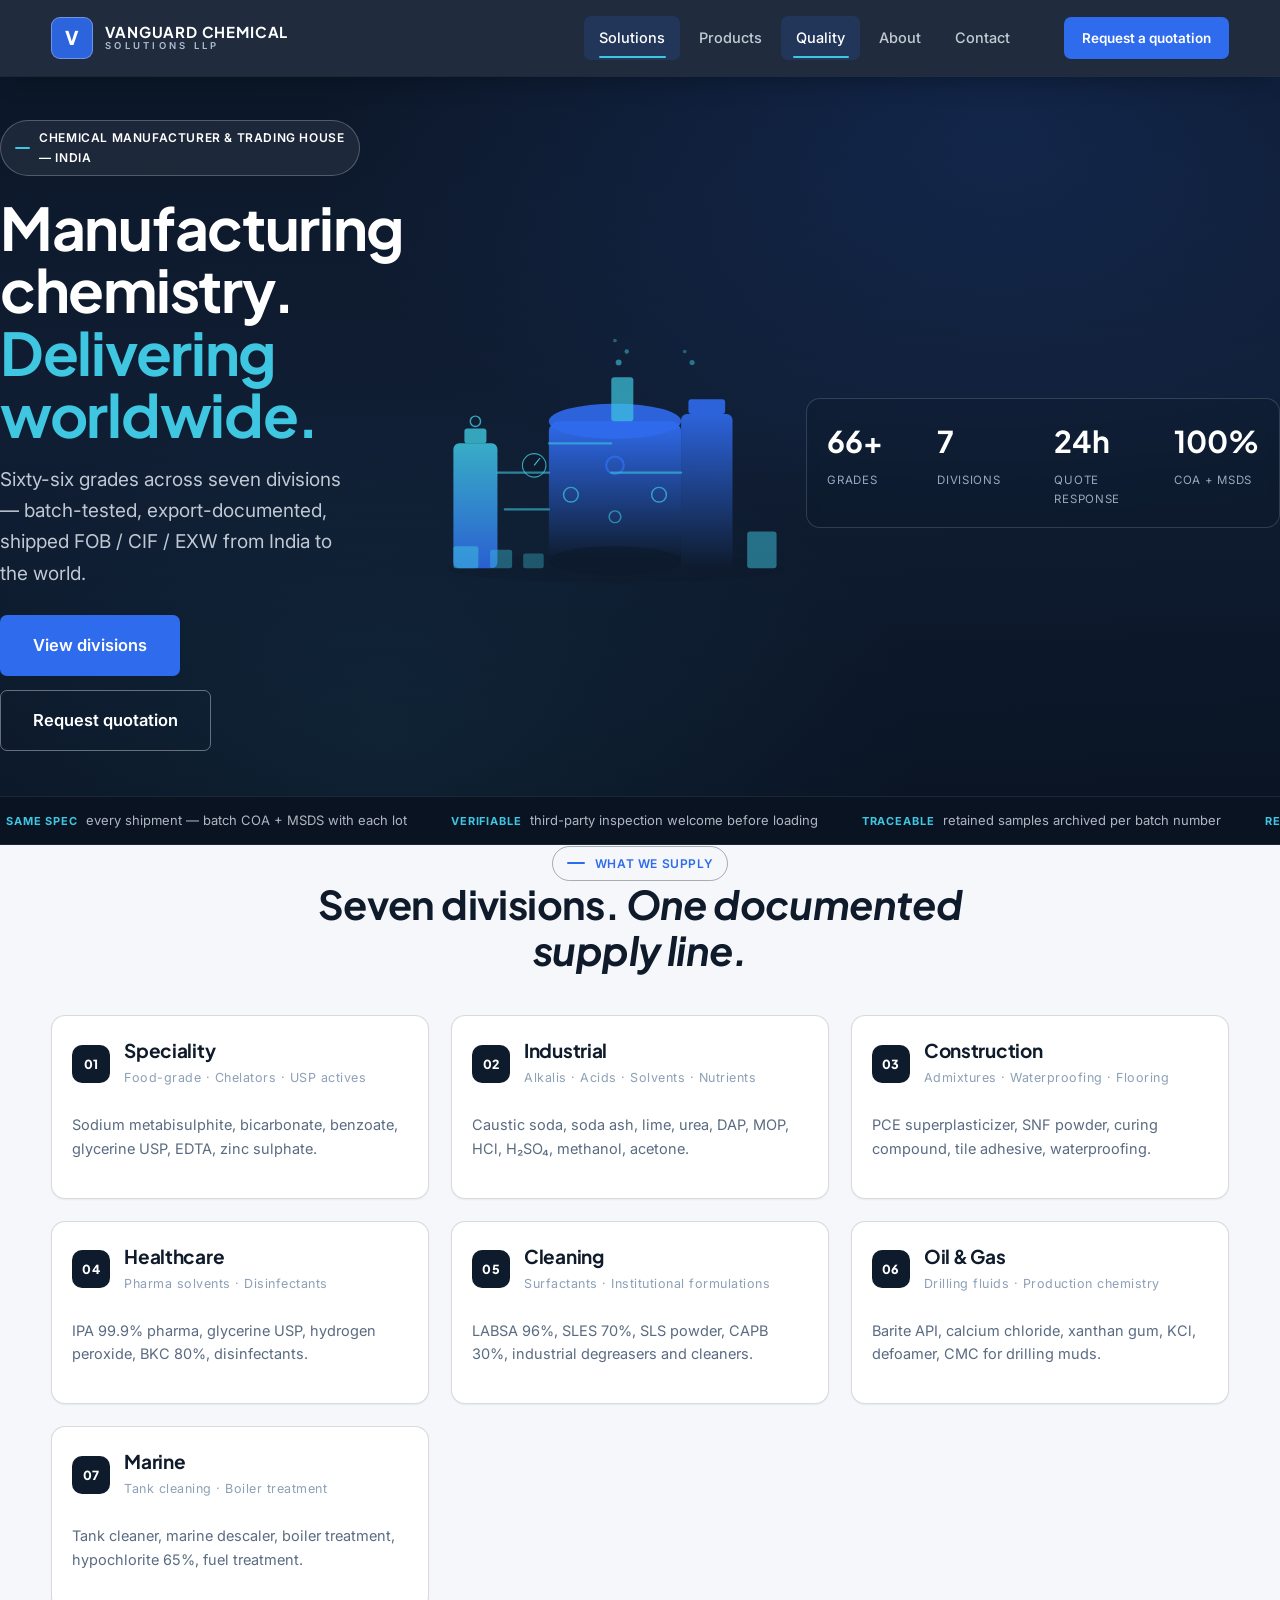
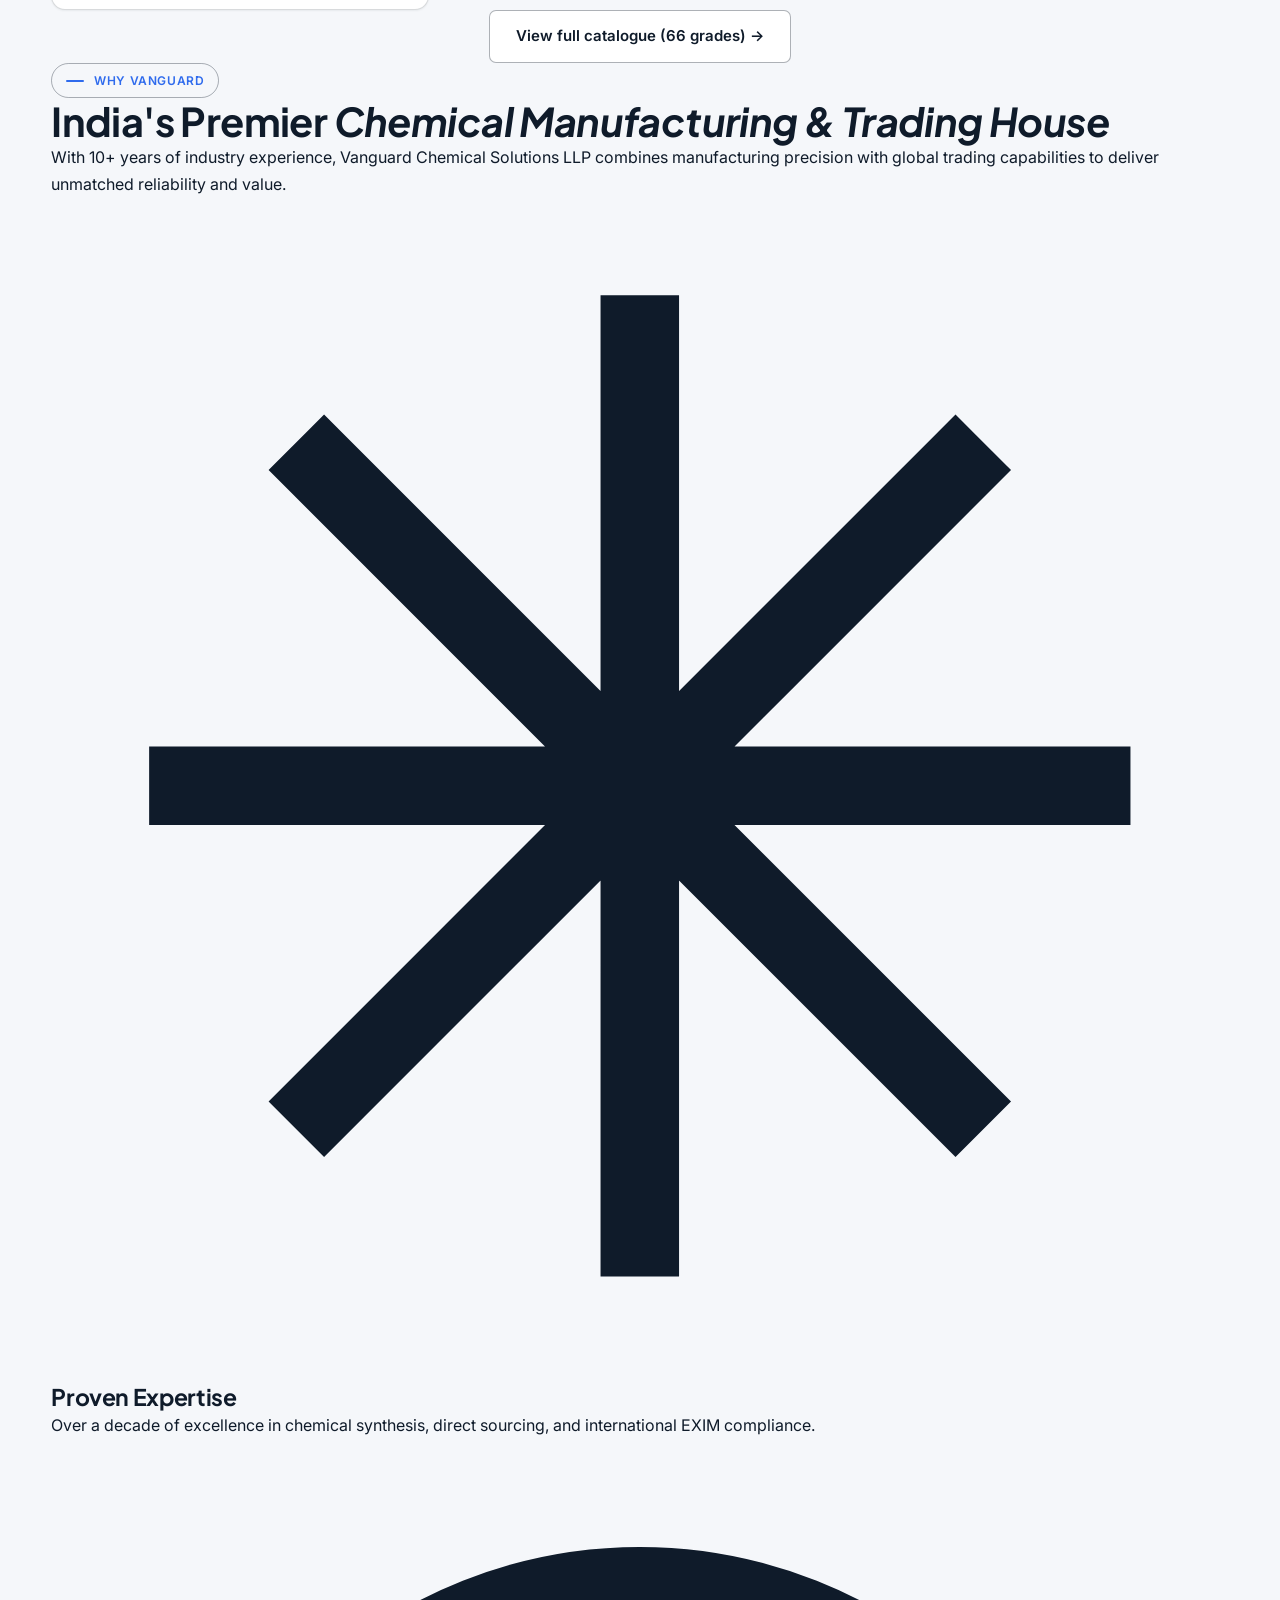
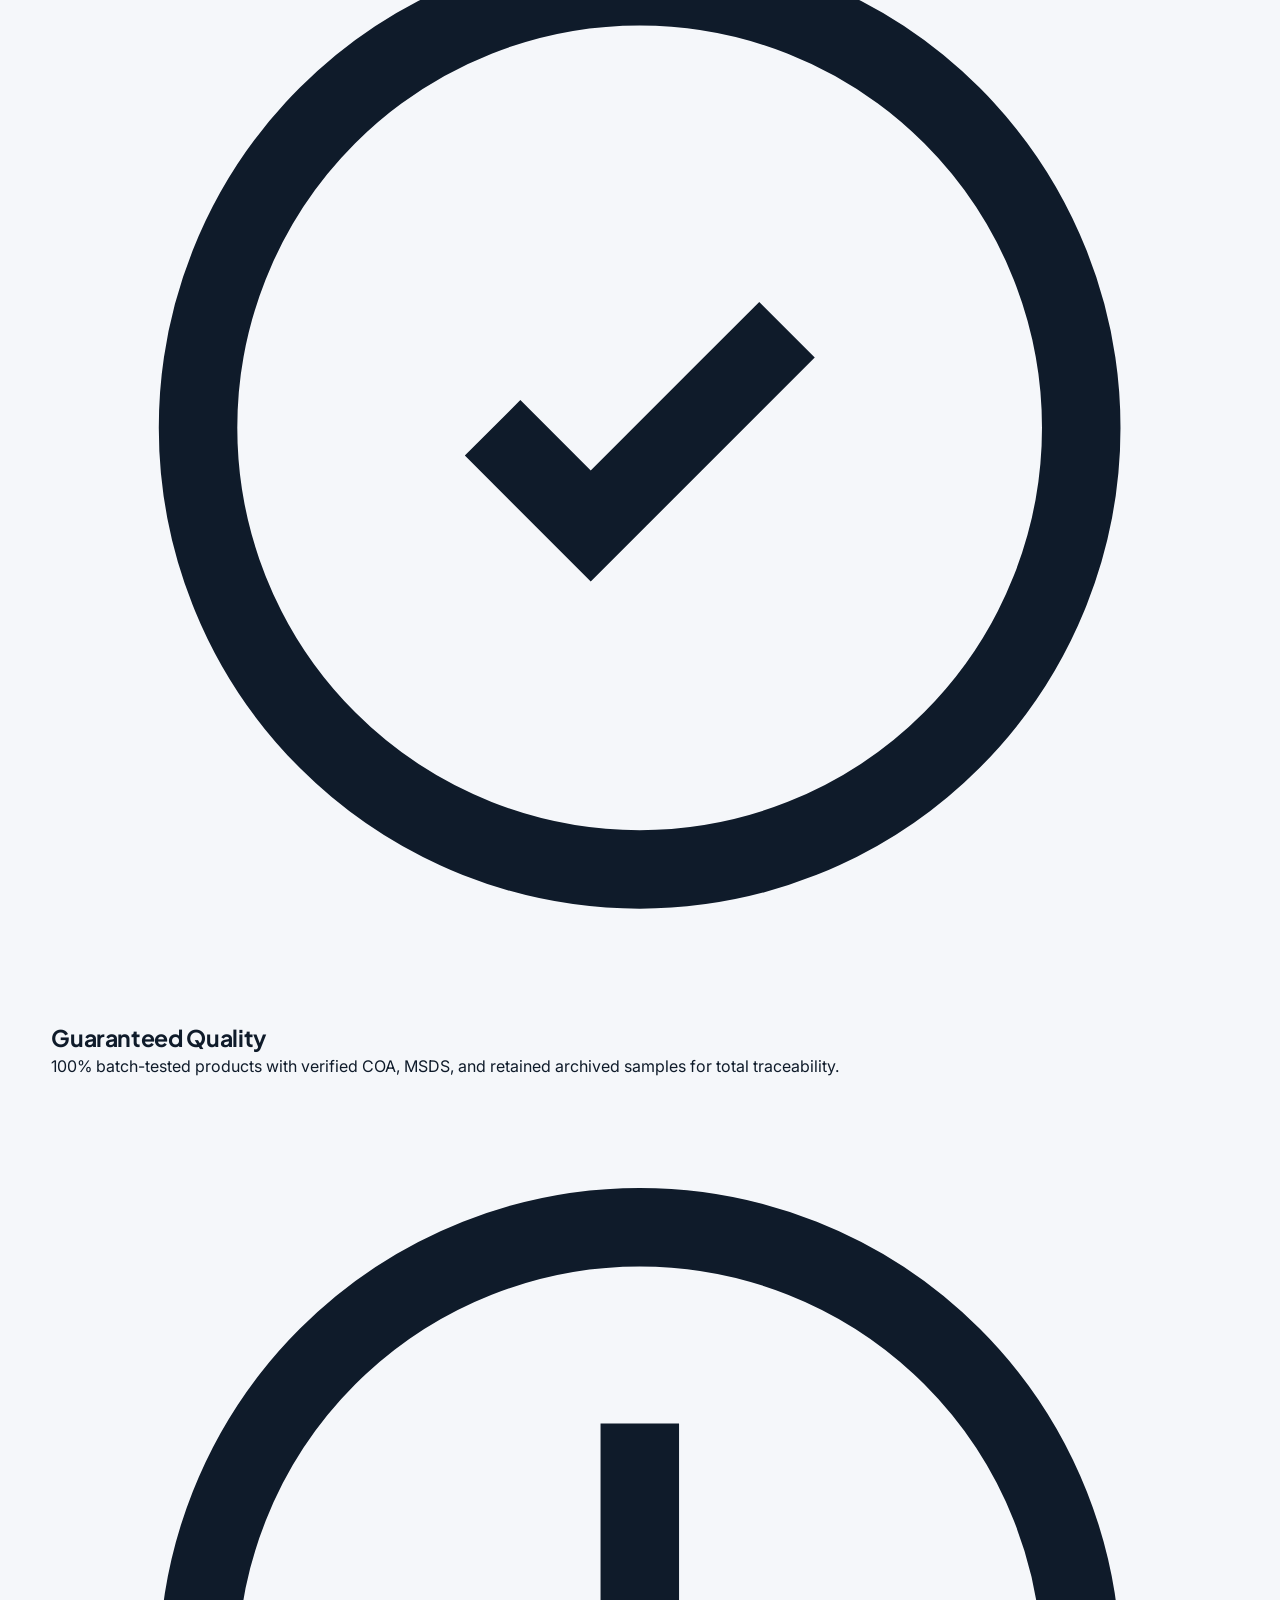
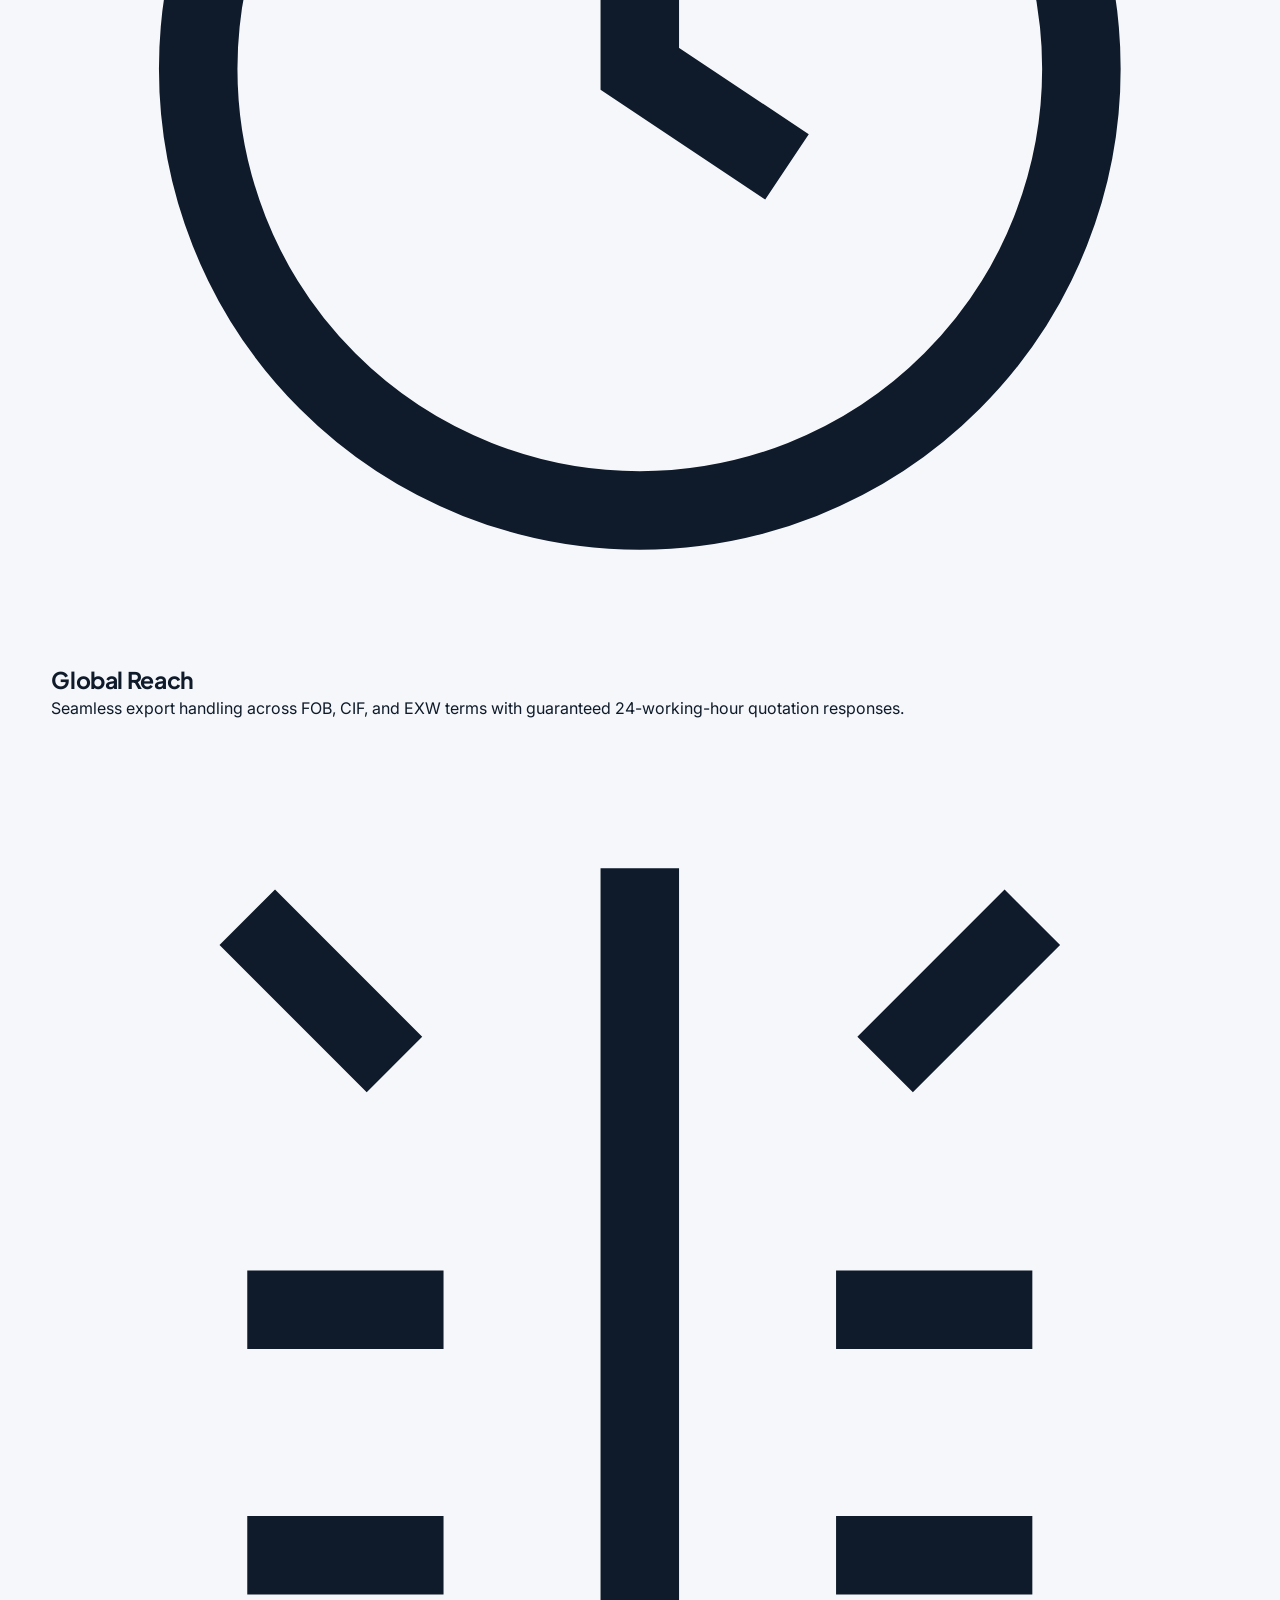
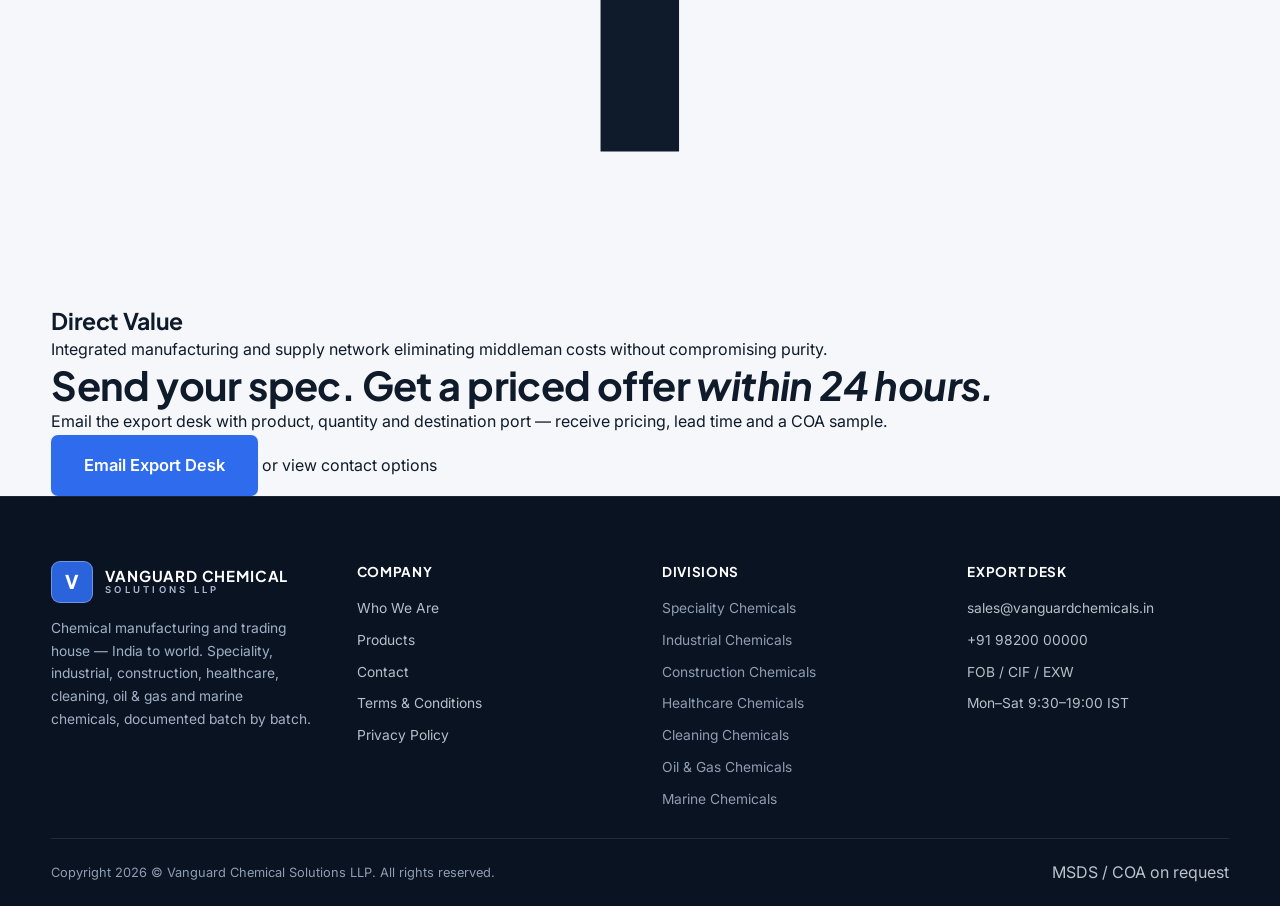
==== index.html @ 28e007a2 "Fix visibility + sizing issues: home division icons, about stats/cards, hero captions - Home hero: r" ====
<!DOCTYPE html>
<html lang="en" class="no-js">
<head>
<meta charset="UTF-8">
<meta name="viewport" content="width=device-width,initial-scale=1">
<title>Vanguard Chemical Solutions LLP | Chemical Manufacturing &amp; Trading</title>
<meta name="description" content="Vanguard Chemical Solutions LLP — chemical manufacturer and trading house from India. Speciality, industrial, construction, healthcare, cleaning, oil &amp; gas and marine chemicals supplied with batch COA + MSDS documentation and export-ready paperwork.">
<meta name="keywords" content="chemical manufacturer India, chemical trading India, speciality chemicals, industrial chemicals, construction chemicals, healthcare chemicals, cleaning chemicals, oil and gas chemicals, marine chemicals, batch COA, MSDS, export documentation">
<meta name="robots" content="index,follow">
<meta name="theme-color" content="#0E1B2D">
<link rel="canonical" href="https://www.vanguardchemicals.in/index.html">
<meta property="og:type" content="website">
<meta property="og:title" content="Vanguard Chemical Solutions LLP | Chemical Manufacturing &amp; Trading">
<meta property="og:description" content="Chemical manufacturing and trading house from India to the world — speciality, industrial and application-specific chemical solutions with full traceability.">
<meta property="og:url" content="https://www.vanguardchemicals.in/">
<meta property="og:image" content="https://www.vanguardchemicals.in/logo.png">
<meta name="twitter:card" content="summary_large_image">
<link rel="preconnect" href="https://fonts.googleapis.com">
<link rel="preconnect" href="https://fonts.gstatic.com" crossorigin>
<link href="https://fonts.googleapis.com/css2?family=Inter:wght@300;400;500;600;700&family=Plus+Jakarta+Sans:wght@400;500;600;700;800&display=swap" rel="stylesheet">
<link rel="stylesheet" href="styles.css?v=12">
</head>
<body class="home-body">
<a class="skip-link" href="#main">Skip to main content</a>
<div class="scroll-progress"></div>

<div class="mobile-panel" id="mobilePanel"></div>
<nav class="mobile-nav" id="mobileNav" aria-label="Mobile navigation">
  <button type="button" class="mobile-close" id="mobileClose" aria-label="Close menu">&#10005;</button>
  <a href="index.html">Home</a>
  <a href="about.html">Who We Are</a>
  <a href="products.html">Products</a>
  <a href="contact.html">Contact</a>
  <a class="btn btn-primary nav-cta" data-close="1" href="mailto:sales@vanguardchemicals.in?subject=Request%20a%20Quotation%20-%20Vanguard%20Chemical%20Solutions&body=">Request a quotation</a>
  <div class="nav-foot">Vanguard Chemical Solutions LLP<br>Chemical manufacturing &amp; trading — India to world.</div>
</nav>

<header class="site-header">
  <div class="header-inner container">
    <a class="brand" href="index.html" aria-label="Vanguard Chemical Solutions — home">
      <span class="brand-mark" aria-hidden="true">V</span>
      <span class="brand-txt"><b>VANGUARD CHEMICAL</b><small>Solutions LLP</small></span>
    </a>
    <nav class="nav-links" aria-label="Primary navigation">
      <a href="index.html#divisions">Solutions</a>
      <a href="products.html">Products</a>
      <a href="index.html#quality">Quality</a>
      <a href="about.html">About</a>
      <a href="contact.html">Contact</a>
    </nav>
    <div class="header-cta">
      <a class="btn btn-primary btn-sm" href="mailto:sales@vanguardchemicals.in?subject=Request%20a%20Quotation%20-%20Vanguard%20Chemical%20Solutions&body=">Request a quotation</a>
    </div>
    <button type="button" class="burger" aria-label="Open menu" aria-expanded="false" aria-controls="mobileNav"><span></span></button>
  </div>
</header>

<main id="main">

  <!-- HERO: Visual story first - chemical manufacturing & trading -->
  <section class="hero home-hero">
    <div class="hero-inner container">
      <div class="hero-copy">
        <span class="hero-eyebrow">Chemical Manufacturer &amp; Trading House — India</span>
        <h1>Manufacturing chemistry.<br><em>Delivering worldwide.</em></h1>
        <p class="lead">Sixty-six grades across seven divisions — batch-tested, export-documented, shipped FOB / CIF / EXW from India to the world.</p>
        <div class="hero-cta">
          <a class="btn btn-primary btn-lg" href="#divisions">View divisions</a>
          <a class="btn btn-outline-light btn-lg" href="mailto:sales@vanguardchemicals.in?subject=Request%20a%20Quotation%20-%20Vanguard%20Chemical%20Solutions&body=">Request quotation</a>
        </div>
      </div>
      <div class="hero-scene" data-static="1" aria-hidden="true">
        <!-- Chemical plant / reactor SVG -->
        <svg class="hero-svg" viewBox="0 0 520 420" xmlns="http://www.w3.org/2000/svg">
          <defs>
            <linearGradient id="tg" x1="0" y1="0" x2="0" y2="1">
              <stop offset="0%" stop-color="#3FC6E0"/>
              <stop offset="100%" stop-color="#2F6BED"/>
            </linearGradient>
            <linearGradient id="tg2" x1="0" y1="0" x2="0" y2="1">
              <stop offset="0%" stop-color="#2F6BED"/>
              <stop offset="100%" stop-color="#0E1B2D"/>
            </linearGradient>
          </defs>
          <ellipse cx="260" cy="390" rx="230" ry="20" fill="#0E1B2D" opacity="0.5"/>
          <!-- Main reactor vessel -->
          <rect x="170" y="190" width="180" height="190" rx="14" fill="url(#tg2)"/>
          <ellipse cx="260" cy="190" rx="90" ry="24" fill="#2F6BED" opacity="0.9"/>
          <ellipse cx="260" cy="380" rx="90" ry="20" fill="#0E1B2D" opacity="0.7"/>
          <rect x="255" y="130" width="30" height="60" rx="4" fill="#3FC6E0" opacity="0.7"/>
          <!-- Nozzles -->
          <circle cx="200" cy="290" r="10" fill="none" stroke="#3FC6E0" stroke-width="2" opacity="0.7"/>
          <circle cx="260" cy="320" r="8" fill="none" stroke="#3FC6E0" stroke-width="2" opacity="0.6"/>
          <circle cx="320" cy="290" r="10" fill="none" stroke="#3FC6E0" stroke-width="2" opacity="0.7"/>
          <circle cx="260" cy="250" r="12" fill="none" stroke="#2F6BED" stroke-width="3" opacity="0.8"/>
          <!-- Gauge -->
          <circle cx="150" cy="250" r="16" fill="#0E1B2D" stroke="#3FC6E0" stroke-width="1.5" opacity="0.8"/>
          <line x1="150" y1="250" x2="158" y2="240" stroke="#3FC6E0" stroke-width="1.5"/>
          <!-- Left column -->
          <rect x="40" y="220" width="60" height="170" rx="8" fill="url(#tg)" opacity="0.85"/>
          <rect x="55" y="200" width="30" height="20" rx="4" fill="#3FC6E0" opacity="0.8"/>
          <circle cx="70" cy="190" r="7" fill="none" stroke="#3FC6E0" stroke-width="2" opacity="0.8"/>
          <!-- Right tower -->
          <rect x="350" y="180" width="70" height="210" rx="8" fill="url(#tg2)" opacity="0.9"/>
          <rect x="360" y="160" width="50" height="20" rx="4" fill="#2F6BED" opacity="0.9"/>
          <!-- Connecting pipes -->
          <path d="M100 260h70M110 310h60M170 220h85M255 260h95" stroke="#3FC6E0" stroke-width="3" stroke-linecap="round" opacity="0.6" fill="none"/>
          <!-- Steam / vapor -->
          <circle cx="265" cy="110" r="4" fill="#3FC6E0" opacity="0.6"/>
          <circle cx="276" cy="95" r="3" fill="#3FC6E0" opacity="0.5"/>
          <circle cx="260" cy="80" r="2.5" fill="#3FC6E0" opacity="0.4"/>
          <circle cx="365" cy="110" r="3.5" fill="#3FC6E0" opacity="0.5"/>
          <circle cx="355" cy="95" r="2.5" fill="#3FC6E0" opacity="0.4"/>
          <!-- Drums at bottom -->
          <rect x="40" y="360" width="34" height="30" rx="3" fill="#3FC6E0" opacity="0.5"/>
          <rect x="90" y="365" width="30" height="25" rx="3" fill="#3FC6E0" opacity="0.4"/>
          <rect x="440" y="340" width="40" height="50" rx="4" fill="#3FC6E0" opacity="0.5"/>
          <rect x="135" y="370" width="28" height="20" rx="3" fill="#3FC6E0" opacity="0.35"/>
        </svg>
      </div>
    </div>
    <div class="hero-stats">
      <div class="hstat"><b>66+</b><span>Grades</span></div>
      <div class="hstat"><b>7</b><span>Divisions</span></div>
      <div class="hstat"><b>24h</b><span>Quote response</span></div>
      <div class="hstat"><b>100%</b><span>COA + MSDS</span></div>
    </div>
  </section>

  <!-- TRUST TICKER -->
  <div class="ticker" aria-hidden="true">
    <div class="ticker-track">
      <span><b>Same spec</b> every shipment — batch COA + MSDS with each lot</span>
      <span><b>Verifiable</b> third-party inspection welcome before loading</span>
      <span><b>Traceable</b> retained samples archived per batch number</span>
      <span><b>Responsive</b> export desk answers within 24 working hours</span>
      <span><b>Compliant</b> correct HS classification, full EXIM documentation</span>
      <span><b>Source direct</b> manufacturer + trader — no middleman</span>
    </div>
  </div>

  <!-- DIVISIONS: compact -->
  <section class="divisions" id="divisions">
    <div class="container">
      <div class="section-head center">
        <span class="eyebrow">What we supply</span>
        <h2>Seven divisions. <em>One documented supply line.</em></h2>
      </div>
      <div class="divisions-grid">
        <div class="division-card"><div class="d-top"><span class="division-mark">01</span><div><h3>Speciality</h3><span class="d-kicker">Food-grade · Chelators · USP actives</span></div></div><p>Sodium metabisulphite, bicarbonate, benzoate, glycerine USP, EDTA, zinc sulphate.</p></div>
        <div class="division-card"><div class="d-top"><span class="division-mark">02</span><div><h3>Industrial</h3><span class="d-kicker">Alkalis · Acids · Solvents · Nutrients</span></div></div><p>Caustic soda, soda ash, lime, urea, DAP, MOP, HCl, H₂SO₄, methanol, acetone.</p></div>
        <div class="division-card"><div class="d-top"><span class="division-mark">03</span><div><h3>Construction</h3><span class="d-kicker">Admixtures · Waterproofing · Flooring</span></div></div><p>PCE superplasticizer, SNF powder, curing compound, tile adhesive, waterproofing.</p></div>
        <div class="division-card"><div class="d-top"><span class="division-mark">04</span><div><h3>Healthcare</h3><span class="d-kicker">Pharma solvents · Disinfectants</span></div></div><p>IPA 99.9% pharma, glycerine USP, hydrogen peroxide, BKC 80%, disinfectants.</p></div>
        <div class="division-card"><div class="d-top"><span class="division-mark">05</span><div><h3>Cleaning</h3><span class="d-kicker">Surfactants · Institutional formulations</span></div></div><p>LABSA 96%, SLES 70%, SLS powder, CAPB 30%, industrial degreasers and cleaners.</p></div>
        <div class="division-card"><div class="d-top"><span class="division-mark">06</span><div><h3>Oil &amp; Gas</h3><span class="d-kicker">Drilling fluids · Production chemistry</span></div></div><p>Barite API, calcium chloride, xanthan gum, KCl, defoamer, CMC for drilling muds.</p></div>
        <div class="division-card"><div class="d-top"><span class="division-mark">07</span><div><h3>Marine</h3><span class="d-kicker">Tank cleaning · Boiler treatment</span></div></div><p>Tank cleaner, marine descaler, boiler treatment, hypochlorite 65%, fuel treatment.</p></div>
      </div>
      <div class="section-cta center"><a class="btn btn-ghost" href="products.html">View full catalogue (66 grades) →</a></div>
    </div>
  </section>

  <!-- FLAGSHIP: India's premier chemical manufacturer & trader -->
  <section class="flagship">
    <div class="container">
      <div class="flagship-head">
        <span class="eyebrow">Why Vanguard</span>
        <h2>India's Premier <em>Chemical Manufacturing &amp; Trading House</em></h2>
        <p class="intro">With 10+ years of industry experience, Vanguard Chemical Solutions LLP combines manufacturing precision with global trading capabilities to deliver unmatched reliability and value.</p>
      </div>
      <div class="flagship-grid">
        <div class="f-point"><div class="f-ico"><svg viewBox="0 0 24 24" fill="none" stroke="currentColor" stroke-width="1.6"><path d="M12 2v20M2 12h20M5 5l14 14M19 5L5 19"/></svg></div><div><h3>Proven Expertise</h3><p>Over a decade of excellence in chemical synthesis, direct sourcing, and international EXIM compliance.</p></div></div>
        <div class="f-point"><div class="f-ico"><svg viewBox="0 0 24 24" fill="none" stroke="currentColor" stroke-width="1.6"><path d="M9 12l2 2 4-4M12 3a9 9 0 1 0 0 18 9 9 0 0 0 0-18z"/></svg></div><div><h3>Guaranteed Quality</h3><p>100% batch-tested products with verified COA, MSDS, and retained archived samples for total traceability.</p></div></div>
        <div class="f-point"><div class="f-ico"><svg viewBox="0 0 24 24" fill="none" stroke="currentColor" stroke-width="1.6"><circle cx="12" cy="12" r="9"/><path d="M12 7v5l3 2"/></svg></div><div><h3>Global Reach</h3><p>Seamless export handling across FOB, CIF, and EXW terms with guaranteed 24-working-hour quotation responses.</p></div></div>
        <div class="f-point"><div class="f-ico"><svg viewBox="0 0 24 24" fill="none" stroke="currentColor" stroke-width="1.6"><path d="M12 3v18M17 7l3-3M7 7L4 4M20 12h-4M8 12H4M20 17h-4M8 17H4"/></svg></div><div><h3>Direct Value</h3><p>Integrated manufacturing and supply network eliminating middleman costs without compromising purity.</p></div></div>
      </div>
    </div>
  </section>

  <!-- CTA -->
  <section class="cta-email">
    <div class="container">
      <h2>Send your spec. Get a priced offer <em>within 24 hours.</em></h2>
      <p>Email the export desk with product, quantity and destination port — receive pricing, lead time and a COA sample.</p>
      <a class="btn btn-primary btn-lg" href="mailto:sales@vanguardchemicals.in?subject=RFQ%20-%20Vanguard%20Chemical%20Solutions&body=Product%20%2F%20Grade%3A%20%0D%0AQuantity%3A%20%0D%0APacking%3A%20%0D%0ADestination%20Port%3A%20%0D%0AIncoterm%3A%20%0D%0A">Email Export Desk</a>
      <span class="cta-alt">or <a href="contact.html">view contact options</a></span>
    </div>
  </section>

</main>

<footer class="site-footer">
  <div class="footer-grid container">
    <div class="footer-brand">
      <a class="brand" href="index.html" aria-label="Vanguard Chemical Solutions — home">
        <span class="brand-mark" aria-hidden="true">V</span>
        <span class="brand-txt"><b>VANGUARD CHEMICAL</b><small>Solutions LLP</small></span>
      </a>
      <p>Chemical manufacturing and trading house — India to world. Speciality, industrial, construction, healthcare, cleaning, oil &amp; gas and marine chemicals, documented batch by batch.</p>
    </div>
    <div class="footer-col">
      <h5>Company</h5>
      <ul>
        <li><a href="about.html">Who We Are</a></li>
        <li><a href="products.html">Products</a></li>
        <li><a href="contact.html">Contact</a></li>
        <li><a href="terms.html">Terms &amp; Conditions</a></li>
        <li><a href="privacy.html">Privacy Policy</a></li>
      </ul>
    </div>
    <div class="footer-col plain">
      <h5>Divisions</h5>
      <ul>
        <li>Speciality Chemicals</li>
        <li>Industrial Chemicals</li>
        <li>Construction Chemicals</li>
        <li>Healthcare Chemicals</li>
        <li>Cleaning Chemicals</li>
        <li>Oil &amp; Gas Chemicals</li>
        <li>Marine Chemicals</li>
      </ul>
    </div>
    <div class="footer-col">
      <h5>Export desk</h5>
      <ul>
        <li><a href="mailto:sales@vanguardchemicals.in?subject=Enquiry%20-%20Vanguard%20Chemical%20Solutions&body=">sales@vanguardchemicals.in</a></li>
        <li>+91 98200 00000</li>
        <li>FOB / CIF / EXW</li>
        <li>Mon–Sat 9:30–19:00 IST</li>
      </ul>
    </div>
  </div>
  <div class="footer-bottom container">
    <span>Copyright 2026 © Vanguard Chemical Solutions LLP. All rights reserved.</span>
    <a href="mailto:sales@vanguardchemicals.in?subject=Request%20COA%2FMSDS%20-%20Vanguard%20Chemical%20Solutions&body=">MSDS / COA on request</a>
  </div>
</footer>

<button type="button" class="to-top" id="toTop" aria-label="Back to top">
  <svg viewBox="0 0 24 24"><path d="M12 5v14M7 12h10"/></svg>
</button>

<noscript>
  <div class="js-off-note" style="max-width:760px;margin:0 auto;padding:28px;border:1px solid rgba(15,27,42,.16);border-radius:10px;background:#fff;color:#5A6B82;font-size:14px;line-height:1.6">
    JavaScript is disabled. The mobile menu, product search/filter, 3D hero and quotation form helpers are inactive — the full content remains available, and enquiries can still be emailed directly to <b>sales@vanguardchemicals.in</b>.
  </div>
</noscript>

<script src="products-data.js?v=1"></script>
<script src="app.js?v=5" defer></script>
</body>
</html>
---- styles.css ----
/* ============================================================================
   VANGUARD CHEMICAL SOLUTIONS LLP — PREMIUM DESIGN SYSTEM
   Tokens · Typography · Spacing · Components · Responsive · Motion
   ========================================================================== */

/* ---------- 1. DESIGN TOKENS ---------- */
:root{
  /* Brand colours */
  --navy:#0E1B2D;        /* midnight navy            */
  --navy-2:#17293F;      /* midnight navy (raised)   */
  --graphite:#243041;    /* graphite                  */
  --blue:#2F6BED;        /* precision blue           */
  --blue-deep:#1E4FD0;   /* precision blue (hover)   */
  --cyan:#3FC6E0;        /* cool cyan — accent only  */
  --white:#FFFFFF;
  --silver:#F5F7FA;      /* silver / light neutral   */

  /* Surfaces & ink */
  --bg:var(--silver);
  --surface:#FFFFFF;
  --text:#0F1B2A;
  --muted:#5A6B82;
  --muted-2:#8CA0B6;
  --line:rgba(15,27,42,.16);
  --line-soft:rgba(15,27,42,.09);
  --line-strong:rgba(15,27,42,.34);
  --on-navy:#E8EEF7;
  --on-navy-muted:rgba(232,238,247,.62);

  /* Status */
  --ok:#1E9E6A;
  --err:#C93A3A;
  --focus:rgba(47,107,237,.35);

  /* Elevation */
  --shadow-sm:0 1px 2px rgba(15,27,42,.06);
  --shadow-md:0 6px 14px -4px rgba(15,27,42,.14);
  --shadow-lg:0 18px 34px -10px rgba(15,27,42,.22);
  --shadow-navy:0 24px 44px -14px rgba(6,12,24,.5);

  /* Shape */
  --radius:10px;
  --radius-sm:7px;
  --radius-pill:999px;

  /* Type */
  --font-display:'Plus Jakarta Sans','Inter',system-ui,sans-serif;
  --font-body:'Inter',system-ui,sans-serif;

  /* Rhythm */
  --s-1:4px; --s-2:8px; --s-3:12px; --s-4:16px; --s-5:24px; --s-6:32px;
  --s-7:48px; --s-8:64px; --s-9:96px;
  --section-pad:clamp(64px,9vw,112px);
  --container:1240px;
  --header-h:76px;
  --max-prose:680px;
}

/* ---------- 2. RESET & BASE ---------- */
*,*::before,*::after{box-sizing:border-box}
html{scroll-behavior:smooth;-webkit-text-size-adjust:100%}
body{margin:0;background:var(--bg);color:var(--text);
  font-family:var(--font-body);font-size:16px;line-height:1.65;
  -webkit-font-smoothing:antialiased;text-rendering:optimizeLegibility}
img{max-width:100%;height:auto;-webkit-user-drag:none;user-select:none}
a{color:inherit;text-decoration:none}
button{font:inherit}
::selection{background:var(--navy);color:#fff}
::placeholder{color:var(--muted-2)}
:focus-visible{outline:2px solid var(--blue);outline-offset:2px;border-radius:2px}
@media(prefers-reduced-motion:reduce){
  *,*::before,*::after{animation-duration:.01ms!important;animation-iteration-count:1!important;transition-duration:.01ms!important}
  html{scroll-behavior:auto}
}

/* ---------- 3. TYPOGRAPHY ---------- */
h1,h2,h3,h4,.display{font-family:var(--font-display);color:var(--text);font-weight:700;letter-spacing:-.015em}
h1{font-size:clamp(34px,4.6vw,58px);line-height:1.08;margin:0 0 clamp(16px,2vw,26px)}
h2{font-size:clamp(26px,3.1vw,40px);line-height:1.16;margin:0 0 18px}
h3{font-size:clamp(19px,1.9vw,23px);line-height:1.3;margin:0 0 10px}
h4{font-size:16px;font-weight:600;line-height:1.4;margin:0 0 8px}
.display em{font-style:normal;color:var(--blue)}
.on-dark{background:var(--navy);color:var(--on-navy)}
.on-dark h1,.on-dark h2,.on-dark h3{color:#fff}
.on-dark .display em{color:var(--cyan)}
.on-dark .lead,.on-dark .sub{color:var(--on-navy-muted)}
.on-dark .eyebrow{color:#fff;border-color:rgba(232,238,247,.28);background:rgba(232,238,247,.08)}
.on-dark .eyebrow::before{background:var(--cyan)}
.lead{font-size:clamp(16px,1.6vw,19px);color:var(--muted);font-weight:400;max-width:var(--max-prose)}
.sub{font-size:15.5px;color:var(--muted);max-width:var(--max-prose)}
.muted{color:var(--muted)}
h1,h2,h3,h4,p,ul,ol,figure{margin:0}
p+p{margin-top:12px}

/* ---------- 4. LAYOUT PRIMITIVES ---------- */
.container{width:min(var(--container),92%);margin:0 auto}
.section{position:relative;padding:var(--section-pad) 0;scroll-margin-top:calc(var(--header-h) + 8px)}
.section--slim{padding:clamp(48px,7vw,80px) 0}
.container--wide{width:min(1380px,94%);margin:0 auto}
.eyebrow{display:inline-flex;align-items:center;gap:10px;padding:7px 14px;border:1px solid var(--line-strong);
  border-radius:var(--radius-pill);font-size:12px;letter-spacing:.05em;font-weight:600;color:var(--blue);text-transform:uppercase}
.eyebrow::before{content:"";width:18px;height:2px;border-radius:2px;background:var(--blue)}
.on-dark .eyebrow{color:#fff;border-color:rgba(232,238,247,.28);background:rgba(232,238,247,.08)}
.on-dark .eyebrow::before{background:var(--cyan)}
.section-head{max-width:var(--max-prose);margin-bottom:clamp(28px,4vw,42px)}
.section-head.center{text-align:center;margin-inline:auto}
.grid{display:grid;gap:var(--s-6)}
.flow{display:grid;gap:var(--s-4)}
.center{text-align:center}
/* ---------- 5. BUTTONS ---------- */
.btn{position:relative;display:inline-flex;align-items:center;justify-content:center;gap:9px;
  padding:13px 26px;border-radius:var(--radius-sm);font-family:var(--font-body);font-weight:600;font-size:15px;
  border:1px solid transparent;cursor:pointer;text-decoration:none;
  transition:transform .18s ease,border-color .18s ease,background .18s ease,color .18s ease,box-shadow .18s ease;will-change:transform}
.btn-primary{background:var(--blue);color:#fff;box-shadow:var(--shadow-sm)}
.btn-primary:hover{background:var(--blue-deep);transform:translateY(-1px);box-shadow:0 8px 18px -6px rgba(47,107,237,.4)}
.btn-ghost{border:1px solid var(--line-strong);color:var(--text);background:var(--surface)}
.btn-ghost:hover{border-color:var(--blue);color:var(--blue);background:rgba(47,107,237,.05);transform:translateY(-1px)}
.btn-navy{background:var(--navy);color:#fff}
.btn-navy:hover{background:#0a1524;transform:translateY(-1px)}
.btn-white{background:#fff;color:var(--navy)}
.btn-white:hover{background:var(--silver);transform:translateY(-1px)}
.btn-outline-light{border:1px solid rgba(232,238,247,.4);color:#fff;background:transparent}
.btn-outline-light:hover{border-color:#fff;background:rgba(232,238,247,.1);transform:translateY(-1px)}
.btn-sm{padding:9px 17px;font-size:13.5px}
.btn-lg{padding:16px 32px;font-size:16.5px}
.btn:focus-visible{outline-offset:3px}
.btn .arrow{display:inline-block;transition:transform .18s ease}
.btn:hover .arrow{transform:translateX(3px)}

/* ---------- 6. SKIP LINK ---------- */
.skip-link{position:absolute;left:-9999px;top:0;z-index:200;background:var(--navy);color:#fff;padding:10px 18px;border-radius:var(--radius-sm)}
.skip-link:focus{left:12px;top:8px}
.visually-hidden{position:absolute;width:1px;height:1px;overflow:hidden;clip:rect(0 0 0 0);white-space:nowrap}

/* ---------- 7. SITE HEADER ---------- */
.site-header{position:sticky;top:0;z-index:120;
  box-shadow:0 1px 0 rgba(232,238,247,.08),0 12px 24px -12px rgba(6,12,24,.55)}
.header-inner{display:flex;align-items:center;gap:clamp(16px,3vw,40px);min-height:var(--header-h)}
.brand{display:inline-flex;align-items:center;gap:12px;text-decoration:none;flex-shrink:0}
.brand-mark{display:grid;place-items:center;width:42px;height:42px;border-radius:9px;border:1px solid rgba(232,238,247,.35);
  font-family:var(--font-display);font-weight:800;font-size:19px;color:#fff;background:rgba(47,107,237,.92);letter-spacing:0}
.brand-txt{display:flex;flex-direction:column;line-height:1.12}
.brand-txt b{font-family:var(--font-display);font-size:15px;font-weight:700;letter-spacing:.055em;color:#fff}
.brand-txt small{font-size:9.5px;letter-spacing:.34em;text-transform:uppercase;color:rgba(200,215,238,.85);font-weight:600}
.nav-links{display:flex;align-items:center;gap:4px;margin-left:auto}
.nav-links a{position:relative;padding:10px 15px;border-radius:7px;color:rgba(232,238,247,.82);font-size:14.5px;font-weight:500;transition:color .16s ease,background .16s ease}
.nav-links a:hover{color:#fff;background:rgba(232,238,247,.08)}
.nav-links a.active{color:#fff;background:rgba(47,107,237,.16)}
.nav-links a.active::after{content:"";position:absolute;left:15%;right:15%;bottom:2px;height:2px;border-radius:2px;background:var(--cyan)}
.header-cta{flex-shrink:0}

/* Burger (mobile) */
.burger{display:none;align-items:center;justify-content:center;width:46px;height:46px;border:1px solid rgba(232,238,247,.25);
  border-radius:9px;background:rgba(232,238,247,.06);color:#fff;cursor:pointer;position:relative;z-index:130;padding:0}
/* ---------- 21. BURGER ICON (3-bar) ---------- */
.burger span{position:relative;display:block;width:20px;height:2px;background:#fff;border-radius:2px}
.burger span::before,.burger span::after{content:"";position:absolute;left:0;width:20px;height:2px;background:#fff;border-radius:2px}
.burger span::before{top:-6px}
.burger span::after{top:6px}
.burger[aria-expanded="true"] span{background:transparent}
.burger[aria-expanded="true"] span::before{transform:rotate(45deg);top:0}
.burger[aria-expanded="true"] span::after{transform:rotate(-45deg);top:0}

/* Mobile panel */
.mobile-panel{position:fixed;inset:0;z-index:125;visibility:hidden;opacity:0;background:rgba(10,17,30,.45);transition:opacity .22s ease,visibility .22s ease}
.mobile-panel[open]{visibility:visible;opacity:1}
.mobile-nav{position:fixed;top:0;right:0;bottom:0;width:min(340px,84%);z-index:128;background:linear-gradient(180deg,#101E34,#0B1626);
  box-shadow:var(--shadow-navy);transform:translateX(102%);transition:transform .26s cubic-bezier(.2,.7,.3,1);overflow-y:auto;
  display:flex;flex-direction:column;gap:6px;padding:88px 26px 32px;visibility:hidden}
.mobile-nav[open]{transform:translateX(0);visibility:visible}
.mobile-nav a{display:flex;align-items:center;justify-content:space-between;padding:14px 15px;border-radius:9px;color:rgba(232,238,247,.88);font-size:15.5px;font-weight:500;text-decoration:none}
.mobile-nav a small{color:rgba(200,215,238,.6);font-size:11px}
.mobile-nav a:hover{background:rgba(232,238,247,.07)}
.mobile-nav a.active{background:rgba(47,107,237,.16);color:#fff}
.mobile-nav .nav-cta{width:100%;justify-content:center;margin-top:8px}
.mobile-nav .nav-foot{margin-top:auto;font-size:12px;color:rgba(200,215,238,.6);letter-spacing:.02em;line-height:1.6;padding:14px 6px;border-top:1px solid rgba(232,238,247,.1)}
.mobile-close{position:absolute;top:18px;right:20px;width:40px;height:40px;border:1px solid rgba(232,238,247,.25);border-radius:9px;background:transparent;color:#fff;font-size:22px;line-height:1;cursor:pointer;z-index:129}

/* Header states */
@media(min-width:981px){
  .site-header{background:rgba(14,27,45,.92);backdrop-filter:blur(10px)}
  .site-header.is-solid{background:var(--navy);box-shadow:0 1px 0 rgba(232,238,247,.08),0 14px 26px -12px rgba(6,12,24,.6)}
}
@media(max-width:980px){
  .site-header{background:var(--navy)}
  .nav-links,.header-cta{display:none}
  .burger{display:inline-flex;margin-left:auto}
  .brand-txt b{font-size:14px}
  .brand-txt small{font-size:9px}
}
/* ---------- 8. HERO ---------- */
.hero{position:relative;min-height:min(720px,88vh);display:flex;align-items:center;overflow:hidden;
  background:radial-gradient(1100px 620px at 78% 8%,rgba(47,107,237,.16),transparent 62%),
             radial-gradient(900px 560px at 30% 92%,rgba(63,198,224,.07),transparent 60%),
             linear-gradient(178deg,#0C1728 0%,#101E34 48%,#0A1424 100%);
  color:#fff}
.hero-glow{position:absolute;inset:0;pointer-events:none;opacity:.5}
.hero-inner{position:relative;z-index:2;display:grid;grid-template-columns:minmax(0,1fr) minmax(0,1.06fr);gap:clamp(28px,5vw,64px);align-items:center}
.hero-copy{position:relative;z-index:3}
.hero-eyebrow{display:inline-flex;align-items:center;gap:9px;padding:7px 14px;border:1px solid rgba(232,238,247,.26);
  border-radius:var(--radius-pill);font-size:12px;letter-spacing:.05em;font-weight:600;color:#fff;text-transform:uppercase;background:rgba(232,238,247,.07)}
.hero-eyebrow::before{content:"";width:18px;height:2px;border-radius:2px;background:var(--cyan)}
.hero h1{color:#fff;font-size:clamp(34px,4.6vw,60px);line-height:1.06;letter-spacing:-.022em;margin:20px 0 18px}
.hero h1 em{font-style:normal;color:var(--cyan)}
.hero .lead{color:rgba(232,238,247,.82);font-size:clamp(16px,1.6vw,19px);max-width:540px}
.hero-cta{display:flex;gap:14px;flex-wrap:wrap;margin-top:26px}
.hero-meta{display:flex;flex-wrap:wrap;gap:22px;margin-top:30px;padding-top:18px;border-top:1px solid rgba(232,238,247,.12)}
.hero-meta .chip{font-size:13px;color:rgba(232,238,247,.78);letter-spacing:.03em}
.hero-meta .chip b{display:block;color:#fff;font-weight:700;font-size:17px;font-family:var(--font-display)}

/* Hero scene: canvas 3D + static SVG fallback */
.hero-scene{position:relative;z-index:1;aspect-ratio:1/1;max-height:560px;width:100%;display:block;margin:0 auto}
.hero-scene .hero-svg{position:absolute;inset:0;width:100%;height:100%}
.hero-scene canvas{position:absolute;inset:0;width:100%;height:100%;display:none}
.hero-scene.is-3d .hero-svg{opacity:0;transition:opacity .5s ease}
.hero-scene.is-3d canvas{display:block}
.hero-launch{position:absolute;left:1.5rem;bottom:1rem;font-size:11.5px;color:rgba(232,238,247,.5);letter-spacing:.04em;padding:6px 12px;border:1px solid rgba(232,238,247,.18);border-radius:var(--radius-pill);pointer-events:none}
.hero-scene-badges{display:flex;gap:10px;flex-wrap:wrap;margin-top:14px}
.hero-scene-badges span{font-size:12px;letter-spacing:.04em;color:rgba(232,238,247,.66);border:1px solid rgba(232,238,247,.2);padding:6px 12px;border-radius:var(--radius-pill);background:rgba(232,238,247,.05)}

/* Hero stats band */
.hero-stats{position:relative;z-index:2;display:grid;grid-template-columns:repeat(4,1fr);gap:14px;margin-top:clamp(34px,5vw,54px);border:1px solid rgba(232,238,247,.16);border-radius:14px;background:rgba(14,27,45,.35);backdrop-filter:blur(6px)}
.hstat{display:flex;flex-direction:column;padding:18px 20px}
.hstat b{font-family:var(--font-display);font-size:clamp(22px,2.4vw,30px);font-weight:700;color:#fff;letter-spacing:0}
.hstat span{font-size:11.5px;letter-spacing:.06em;color:rgba(200,215,238,.75);text-transform:uppercase;margin-top:4px}
@media(max-width:760px){
  .hero-inner{grid-template-columns:minmax(0,1fr);gap:clamp(20px,4vw,32px)}
  .hero-scene{aspect-ratio:4/3;max-height:320px}
}
@media(max-width:480px){
  .hero{min-height:0}
  .hero-stats{grid-template-columns:repeat(2,1fr)}
  .hero .lead{font-size:16px}
}

/* ---------- 9. TICKER MARQUEE ---------- */
.ticker{position:relative;background:#0A1322;border-top:1px solid rgba(232,238,247,.09);border-bottom:1px solid rgba(232,238,247,.09);overflow:hidden}
.ticker-track{display:flex;gap:44px;white-space:nowrap;padding:13px 6px;
  animation:tickerScroll 32s linear infinite}
.ticker:hover .ticker-track{animation-play-state:paused}
.ticker-track span{display:inline-flex;align-items:center;gap:8px;color:rgba(232,238,247,.75);font-size:13px}
.ticker-track span b{font-size:11px;letter-spacing:.08em;text-transform:uppercase;color:var(--cyan);font-weight:700}
.ticker-track svg{width:14px;height:14px;fill:none;stroke:var(--cyan)}
@keyframes tickerScroll{from{transform:translateX(0)}to{transform:translateX(-50%)}}
.ticker-track::after{content:"";display:block}
/* ---------- 10. TRUST STRIP ---------- */
.trust{background:var(--silver);border-top:1px solid var(--line-soft)}
.trust-grid{display:grid;grid-template-columns:repeat(auto-fit,minmax(min(300px,100%),1fr));gap:18px}
.trust-card{display:grid;grid-template-columns:48px 1fr;gap:16px;align-items:start;padding:24px;border:1px solid var(--line);border-radius:var(--radius);background:var(--surface);box-shadow:var(--shadow-sm);transition:box-shadow .25s ease,transform .25s ease,border-color .25s ease}
.trust-card:hover{transform:translateY(-2px);box-shadow:var(--shadow-md);border-color:rgba(47,107,237,.35)}
.trust-ic{width:46px;height:46px;border-radius:11px;display:grid;place-items:center;background:rgba(47,107,237,.1);color:var(--blue);flex-shrink:0}
.trust-ic svg{width:24px;height:24px;stroke:currentColor;fill:none;stroke-width:1.7}
.trust-card h3{font-size:16.5px;margin:0 0 7px}
.trust-card p{font-size:14px;color:var(--muted);line-height:1.55}
.trust-note{max-width:var(--max-prose);color:var(--muted);font-size:14px;margin-top:26px}

/* ---------- 11. DIVISIONS ---------- */
.divisions{position:relative;background:var(--bg)}
.divisions-grid{display:grid;grid-template-columns:repeat(auto-fit,minmax(min(330px,100%),1fr));gap:22px}
.division-card{position:relative;display:flex;flex-direction:column;overflow:hidden;border:1px solid var(--line);border-radius:14px;background:var(--surface);padding:22px 20px;box-shadow:var(--shadow-sm);transition:transform .24s ease,box-shadow .24s ease,border-color .24s ease}
.division-card::before{content:"";position:absolute;top:0;left:0;right:0;height:4px;background:linear-gradient(90deg,var(--daccent),transparent);opacity:.9}
.division-card:hover{transform:translateY(-4px);box-shadow:var(--shadow-md);border-color:rgba(47,107,237,.3)}
.division-card .d-top{display:flex;align-items:center;gap:14px;margin-bottom:12px}
.division-mark{width:38px;height:38px;border-radius:10px;display:grid;place-items:center;flex-shrink:0;color:#fff;font-family:var(--font-display);font-size:12.5px;font-weight:800;letter-spacing:.03em;background:var(--navy)}
.division-mark svg{width:26px;height:26px;fill:none;stroke:#fff;stroke-width:1.7}
.d-no{font-family:var(--font-display);font-size:12.5px;font-weight:700;letter-spacing:.08em;color:var(--muted-2);text-transform:uppercase;margin-left:auto}
.division-card h3{font-size:19px;margin:0}
.division-card .d-kicker{font-size:12.5px;color:var(--muted-2);letter-spacing:.04em;margin-top:2px}
.division-card>p{font-size:14.5px;color:var(--muted);line-height:1.6;margin:12px 0 16px}
.d-chips{display:flex;flex-wrap:wrap;gap:7px}
.d-chips span{font-size:12px;color:var(--text);background:rgba(15,27,42,.05);border:1px solid var(--line-soft);border-radius:var(--radius-pill);padding:5px 12px;letter-spacing:.01em}
.d-note{display:flex;gap:8px;align-items:flex-start;font-size:13px;color:var(--muted);margin:14px 0 0;line-height:1.5}
.d-note::before{content:"";width:8px;height:8px;border-radius:2px;background:var(--cyan);flex-shrink:0;margin-top:4px}
.d-actions{display:flex;gap:10px;flex-wrap:wrap;margin-top:16px}
.d-actions .arrow{font-size:13px}

/* accent variants per division */
.division-card.d-spec{--daccent:#2F6BED}.division-card.d-spec .division-mark{background:#2F6BED}
.division-card.d-ind{--daccent:#1E4FD0}.division-card.d-ind .division-mark{background:#1E4FD0}
.division-card.d-con{--daccent:#0E1B2D}.division-card.d-con .division-mark{background:#0E1B2D}
.division-card.d-hc{--daccent:#3E7BD6}.division-card.d-hc .division-mark{background:#3E7BD6}
.division-card.d-cln{--daccent:#2563EB}.division-card.d-cln .division-mark{background:#2563EB}
.division-card.d-og{--daccent:#17293F}.division-card.d-og .division-mark{background:#17293F}
.division-card.d-mar{--daccent:#3FC6E0}.division-card.d-mar .division-mark{background:#171F33}
.division-card.d-mar .division-mark svg{stroke:#3FC6E0}
.division-card.d-mar{--daccent:#3FC6E0}
/* ---------- 12. CATALOGUE (search + filter + grid) ---------- */
.catalogue{background:#EDF1F6}
.catalogue .toolbar{display:grid;grid-template-columns:1fr auto;gap:18px;align-items:center;margin-bottom:26px}
.search-input{width:100%;padding:14px 18px;border:1.5px solid var(--line);border-radius:9px;background:#fff;font-size:15px;color:var(--text);
  box-shadow:var(--shadow-sm);transition:border-color .18s ease,box-shadow .18s ease}
.search-input:focus{border-color:var(--blue);box-shadow:0 0 0 3px var(--focus);outline:none}
.filterbar{display:flex;flex-wrap:wrap;gap:8px;margin:18px 0 22px}
.filter-btn{padding:9px 16px;border:1.5px solid var(--line);border-radius:var(--radius-pill);background:var(--surface);font-size:13.5px;font-weight:500;color:var(--text);cursor:pointer;transition:all .16s ease}
.filter-btn:hover{border-color:var(--blue);color:var(--blue)}
.filter-btn.active{background:var(--blue);border-color:var(--blue);color:#fff}
.result-count{font-size:13px;color:var(--muted);margin-top:6px}
.product-grid{display:grid;grid-template-columns:repeat(auto-fill,minmax(min(272px,100%),1fr));gap:18px}
.product-card{display:flex;flex-direction:column;border:1px solid var(--line);border-radius:11px;background:#fff;padding:20px 18px;box-shadow:var(--shadow-sm);transition:transform .2s ease,box-shadow .2s ease,border-color .2s ease}
.product-card:hover{transform:translateY(-3px);box-shadow:var(--shadow-md);border-color:rgba(47,107,237,.3)}
.p-tag{display:inline-flex;align-items:center;gap:6px;font-size:11.5px;color:var(--blue);background:rgba(47,107,237,.08);border-radius:var(--radius-pill);padding:4px 11px;letter-spacing:.03em;text-transform:uppercase;font-weight:600}
.p-tag::before{content:"";width:6px;height:6px;border-radius:50%;background:var(--blue)}
.product-card h3{font-size:17.5px;margin:12px 0 3px}
.product-card .p-grade{font-size:12.5px;color:var(--muted-2);letter-spacing:.03em}
.product-card p{font-size:13.8px;color:var(--muted);line-height:1.55;margin:8px 0 12px}
.p-spec{display:flex;flex-wrap:wrap;gap:7px}
.p-spec span{font-size:11.8px;padding:4px 10px;border:1px solid var(--line-soft);border-radius:var(--radius-pill);color:var(--text);background:rgba(15,27,42,.04)}
.p-actions{display:flex;gap:9px;margin-top:14px;flex-wrap:wrap}
.p-actions .btn-sm{flex:1 1 auto;min-width:0}
.no-result{padding:44px 20px;text-align:center;color:var(--muted)}
.no-result strong{display:block;font-family:var(--font-display);font-size:19px;color:var(--text);margin-bottom:6px}
@media(min-width:981px){.catalogue .product-grid{grid-template-columns:repeat(4,1fr)}}
@media(min-width:1200px){.product-grid{grid-template-columns:repeat(4,1fr)}}

/* ---------- 13. QUALITY / TRACEABILITY ---------- */
.quality{background:var(--surface);border-top:1px solid var(--line-soft)}
.quality-banner{display:grid;grid-template-columns:minmax(0,1fr) minmax(0,1.1fr);gap:clamp(28px,5vw,64px);align-items:center}
.quality-steps{display:grid;grid-template-columns:repeat(2,1fr);gap:16px}
.q-step{position:relative;border:1px solid var(--line);border-radius:11px;background:#fff;padding:20px 18px;box-shadow:var(--shadow-sm)}
.q-step .q-no{position:absolute;top:14px;right:16px;font-family:var(--font-display);font-size:12.5px;font-weight:700;color:var(--blue);letter-spacing:.06em}
.q-step h3{font-size:16px;margin:0 0 6px}
.q-step p{font-size:13.8px;color:var(--muted);line-height:1.55}
.q-ico{width:40px;height:40px;border-radius:10px;display:grid;place-items:center;background:rgba(47,107,237,.1);color:var(--blue)}
.q-ico svg{width:22px;height:22px;stroke:currentColor;fill:none;stroke-width:1.7}
.q-docs{display:grid;grid-template-columns:repeat(auto-fit,minmax(min(220px,100%),1fr));gap:16px;margin-top:24px}
.q-doc{display:flex;gap:12px;align-items:center;border:1px dashed var(--line);border-radius:9px;padding:14px 16px;background:rgba(15,27,42,.03);font-size:14.5px;color:var(--text)}
.q-doc svg{width:24px;height:24px;stroke:var(--blue);fill:none;stroke-width:1.6;flex-shrink:0}
.q-doc small{display:block;color:var(--muted);font-size:12.5px;line-height:1.4}
@media(max-width:860px){
  .quality-banner{grid-template-columns:1fr}
  .quality-steps{grid-template-columns:1fr}
}

/* ---------- 14. EXPORT / POSITIONING ---------- */
.export{position:relative;overflow:hidden;background:linear-gradient(180deg,#101E34 0%,#0C1728 100%);color:#fff}
.export::before{content:"";position:absolute;inset:0;background:radial-gradient(900px 500px at 20% 20%,rgba(47,107,237,.14),transparent 60%),radial-gradient(700px 460px at 88% 78%,rgba(63,198,224,.08),transparent 60%);pointer-events:none}
.export-inner{position:relative;z-index:1;display:grid;grid-template-columns:minmax(0,1fr) minmax(0,1fr);gap:clamp(30px,5vw,64px);align-items:center}
.export-copy{max-width:600px}
.export h2{color:#fff}
.export h2 em{color:var(--cyan)}
.export-points{display:grid;gap:12px}
.export-point{display:flex;align-items:flex-start;gap:13px;font-size:15px;color:rgba(232,238,247,.88);line-height:1.55}
.export-point svg{width:24px;height:24px;stroke:var(--cyan);fill:none;stroke-width:1.8;flex-shrink:0}
.export-point b{color:#fff;font-weight:600}
.export-terms{display:flex;gap:10px;flex-wrap:wrap;margin-top:24px}
.export-terms span{font-family:var(--font-display);font-weight:700;font-size:14px;letter-spacing:.08em;border:1px solid rgba(232,238,247,.28);border-radius:var(--radius-pill);padding:8px 16px;color:#fff;background:rgba(232,238,247,.07)}
.export-visual{position:relative}
.export-route{display:block;width:100%;height:auto;aspect-ratio:4/3}
.export-route svg{width:100%;height:100%}
.export-caption{font-size:12.5px;color:rgba(200,215,238,.72);letter-spacing:.04em;margin-top:8px}
@media(max-width:860px){
  .export-inner{grid-template-columns:1fr}
  .export-visual{margin-top:8px}
}
/* ---------- 15. ABOUT BAND ---------- */
.about-band{background:var(--bg)}
.about-band .child-pages{display:grid;grid-template-columns:repeat(auto-fit,minmax(min(300px,100%),1fr));gap:18px}
.child-card{display:flex;flex-direction:column;border:1px solid var(--line);border-radius:11px;background:var(--surface);padding:24px;box-shadow:var(--shadow-sm);transition:transform .2s ease,box-shadow .2s ease}
.child-card:hover{transform:translateY(-3px);box-shadow:var(--shadow-md)}
.child-card h3{font-size:17.5px;margin:0 0 8px}
.child-card p{font-size:14px;color:var(--muted);line-height:1.6}
.child-card .btn{margin-top:14px}
.about-extra{display:grid;grid-template-columns:repeat(auto-fit,minmax(min(270px,100%),1fr));gap:18px;margin-top:30px}
.a-stat{border:1px solid var(--line);border-radius:11px;background:var(--surface);padding:22px}
.a-stat b{display:block;font-family:var(--font-display);font-size:30px;font-weight:700;color:var(--navy)}
.a-stat span{display:block;font-size:13.5px;color:var(--muted);margin-top:6px;line-height:1.5}

/* ---------- 16. QUOTE / RFQ ---------- */
.quote{background:linear-gradient(180deg,#0C1728,#0A1424);color:#fff;position:relative;overflow:hidden}
.quote::before{content:"";position:absolute;inset:0;background:radial-gradient(1000px 600px at 12% 14%,rgba(47,107,237,.16),transparent 62%);pointer-events:none}
.quote-inner{position:relative;z-index:1;display:grid;grid-template-columns:minmax(0,.9fr) minmax(0,1.1fr);gap:clamp(30px,5vw,60px);align-items:start}
.quote h2{color:#fff}
.quote h2 em{color:var(--cyan)}
.quote-copy .lead{color:rgba(232,238,247,.8);max-width:480px}
.quote-notes{display:grid;gap:16px;margin-top:26px}
.quote-note{display:flex;gap:13px;font-size:14.5px;color:rgba(232,238,247,.85);line-height:1.55}
.quote-note svg{width:22px;height:22px;stroke:var(--cyan);fill:none;stroke-width:1.8;flex-shrink:0}
.quote-contact{display:flex;flex-direction:column;gap:2px;border:1px solid rgba(232,238,247,.18);border-radius:11px;padding:16px 20px;background:rgba(232,238,247,.05);font-size:14.5px}
.quote-contact b{color:#fff}
.quote-contact a{color:var(--cyan);text-decoration:underline;text-underline-offset:3px}
.quote-contact span{color:rgba(200,215,238,.8)}

.quote-form{display:grid;grid-template-columns:repeat(2,1fr);gap:18px;border:1px solid rgba(232,238,247,.18);border-radius:14px;padding:30px 28px;background:rgba(16,30,52,.5);backdrop-filter:blur(4px)}
.field{display:flex;flex-direction:column;gap:7px;grid-column:span 1}
.field.wide{grid-column:span 2}
.field label{font-size:13px;font-weight:600;letter-spacing:.02em;color:rgba(232,238,247,.9)}
.field label .req{color:var(--cyan)}
.field input,.field select,.field textarea{width:100%;padding:12px 14px;border:1.5px solid rgba(232,238,247,.22);border-radius:8px;background:rgba(232,238,247,.07);color:#fff;font-size:14.5px;transition:border-color .16s ease,box-shadow .16s ease}
.field input::placeholder,.field textarea::placeholder{color:rgba(200,215,238,.5)}
.field input:focus,.field select:focus,.field textarea:focus{border-color:var(--cyan);box-shadow:0 0 0 3px rgba(63,198,224,.18);outline:none}
.field select{background:rgba(232,238,247,.07);color:#fff;padding-right:30px}
.field select option{color:var(--text);background:#fff}
.field .err{display:none;font-size:12.5px;color:#FF9C9C}
.field.invalid input,.field.invalid select,.field.invalid textarea{border-color:#F27D7D;box-shadow:0 0 0 2px rgba(242,125,125,.2)}
.field.invalid .err{display:block}
.form-hp{position:absolute;left:-6000px;opacity:0;pointer-events:none}
.form-actions{grid-column:span 2;display:flex;align-items:center;gap:14px;flex-wrap:wrap}
.form-note{grid-column:span 2;font-size:12.5px;color:rgba(200,215,238,.72);line-height:1.55;margin-top:2px}
.form-note b{color:#fff}
.form-status{border:1px solid rgba(232,238,247,.16);border-radius:11px;padding:18px 20px;background:rgba(16,30,52,.45);display:none}
.form-status[open]{display:block}
.form-status h4{margin:0 0 6px;font-size:15.5px;color:#fff}
.form-status p{font-size:13.8px;color:rgba(232,238,247,.85);line-height:1.6}
.form-status .status-fail h4{color:#FF9C9C}
.form-status .status-ok h4{color:#7FE3B7}
.form-sent{grid-column:span 2;display:none;border:1px solid rgba(127,227,183,.35);border-radius:11px;padding:18px 20px;background:rgba(16,30,52,.5)}
.form-sent[open]{display:block}
.form-sent h4{margin:0;font-size:16px;color:#7FE3B7}
.form-sent p{font-size:13.8px;color:rgba(232,238,247,.85);margin:8px 0 0;line-height:1.6}
@media(max-width:760px){
  .quote-inner{grid-template-columns:1fr}
  .quote-form{grid-template-columns:1fr}
  .field.wide{grid-column:span 1}
  .form-actions,.form-note{grid-column:span 1}
}
/* ---------- 17. FOOTER ---------- */
.site-footer{background:#0A1322;color:rgba(232,238,247,.82);border-top:1px solid rgba(232,238,247,.08)}
.footer-grid{display:grid;grid-template-columns:repeat(auto-fit,minmax(min(210px,100%),1fr));gap:clamp(24px,3.5vw,44px);padding:clamp(40px,6vw,64px) 0 28px;align-items:start}
.footer-brand p{font-size:13.8px;line-height:1.65;color:rgba(200,215,238,.8);margin-top:14px}
.footer-col h5{font-family:var(--font-display);font-size:13.5px;font-weight:700;letter-spacing:.05em;text-transform:uppercase;color:#fff;margin:0 0 14px}
.footer-col ul{list-style:none;margin:0;padding:0;display:grid;gap:9px}
.footer-col ul a,.footer-col ul li{font-size:13.8px;color:rgba(232,238,247,.78);text-decoration:none;overflow-wrap:anywhere}
.footer-col ul a:hover{color:#fff}
.footer-col.plain li{color:rgba(200,215,238,.7)}
.footer-cta{display:flex;flex-wrap:wrap;gap:14px;align-items:center;justify-content:space-between;padding:20px;border:1px solid rgba(232,238,247,.14);border-radius:12px;background:rgba(232,238,247,.05)}
.footer-cta div{display:grid;gap:2px}
.footer-cta b{font-family:var(--font-display);color:#fff;font-size:15.5px}
.footer-cta span{font-size:12.8px;color:rgba(200,215,238,.7)}
.footer-bottom{display:flex;flex-wrap:wrap;gap:18px;justify-content:space-between;align-items:center;padding:20px 0;border-top:1px solid rgba(232,238,247,.1)}
.footer-bottom span{font-size:12.8px;color:rgba(200,215,238,.7)}
.footer-bottom a{color:rgba(232,238,247,.8);text-decoration:none}
.footer-bottom a:hover{color:#fff}

/* ---------- 18. SUBPAGE HERO & LEGAL ---------- */
.page-hero{position:relative;padding:clamp(56px,8vw,92px) 0 clamp(48px,7vw,80px);background:linear-gradient(180deg,#0F1C30 0%,#0C1728 100%);color:#fff;overflow:hidden}
.page-hero::before{content:"";position:absolute;inset:0;background:radial-gradient(800px 460px at 86% 12%,rgba(47,107,237,.15),transparent 60%),url("data:image/svg+xml;charset=utf-8,%3Csvg xmlns='http://www.w3.org/2000/svg' width='80' height='80'%3E%3Cpath d='M0 40h80M40 0v80' stroke='rgba(232,238,247,.05)' stroke-width='1' fill='none'/%3E%3C/svg%3E");pointer-events:none}
.page-hero .eyebrow{display:inline-flex;align-items:center;gap:9px;padding:7px 14px;border:1px solid rgba(232,238,247,.26);border-radius:var(--radius-pill);font-size:12px;letter-spacing:.05em;font-weight:600;color:#fff;text-transform:uppercase;background:rgba(232,238,247,.07);margin-bottom:18px}
.page-hero h1{color:#fff;font-size:clamp(30px,3.9vw,48px);line-height:1.1}
.page-hero h1 em{font-style:normal;color:var(--cyan)}
.page-hero .lead{color:rgba(232,238,247,.82);margin-top:14px}
.page-hero .crumbs{display:flex;gap:8px;align-items:center;font-size:13px;color:rgba(200,215,238,.7);margin-top:16px}
.page-hero .crumbs a{color:rgba(232,238,247,.85)}
.page-hero .crumbs b{color:#fff}

.legal-card{max-width:880px;margin-inline:auto;border:1px solid var(--line);border-radius:13px;background:var(--surface);padding:28px 30px;box-shadow:var(--shadow-md)}
.legal-card+.legal-card{margin-top:16px;margin-inline:auto}
.legal-card h2{font-size:19.5px;margin:0 0 10px}
.legal-card h2 small{display:block;font-size:12px;color:var(--muted-2);letter-spacing:.06em;text-transform:uppercase}
.legal-card p{font-size:14.8px;color:var(--muted);line-height:1.7}
.legal-card a{color:var(--blue);text-decoration:underline;text-underline-offset:3px}

/* ---------- 19. REVEAL / MOTION ---------- */
.reveal{opacity:0;transform:translateY(22px)}
.reveal.in{opacity:1;transform:none;transition:opacity .6s ease,transform .6s cubic-bezier(.2,.7,.3,1)}
.reveal-d1{transition-delay:.06s}.reveal-d2{transition-delay:.14s}.reveal-d3{transition-delay:.22s}
@media(prefers-reduced-motion:reduce){
  .reveal{opacity:1;transform:none}
}
/* scroll progress */
.scroll-progress{position:fixed;top:0;left:0;height:3px;z-index:220;background:linear-gradient(90deg,var(--blue),var(--cyan));width:0;transform-origin:0 0}
/* back to top */
.to-top{position:fixed;right:22px;bottom:76px;width:46px;height:46px;border-radius:50%;background:var(--navy);color:#fff;display:grid;place-items:center;opacity:0;visibility:hidden;z-index:150;box-shadow:var(--shadow-md)}
.to-top.show{opacity:1;visibility:visible}
.to-top svg{width:20px;height:20px;fill:none;stroke:#fff;stroke-width:2}

/* ---------- 20. SHARED MISC ---------- */
.sticky-cta{position:fixed;bottom:20px;right:20px;z-index:150;display:none}
.ticker + * , .section + .section{margin-top:0}
::selection{background:#0E1B2D;color:#fff}
img{height:auto}
br-only{display:none}
.table-wrap{overflow-x:auto}
.chips-row{display:flex;flex-wrap:wrap;gap:8px}
.chips-row span{font-size:12.5px;color:var(--muted);border:1px solid var(--line-soft);border-radius:var(--radius-pill);padding:5px 13px}
.quote-toggle{display:none}
/* ---------- 22. RESPONSIVE SYSTEM (mobile-first refinements) ---------- */
@media(max-width:1120px){
  .hero-inner{grid-template-columns:minmax(0,1fr)}
  .hero-scene{max-height:420px}
  .hero-stats{margin-top:26px}
}
@media(max-width:900px){
  .footer-grid{grid-template-columns:repeat(auto-fit,minmax(180px,1fr))}
  .footer-grid>div:first-child{grid-column:1/-1}
}
@media(max-width:820px){
  .divisions-grid{grid-template-columns:1fr}
  .trust-grid{grid-template-columns:1fr}
  .footer-cta{flex-wrap:wrap}
}
@media(max-width:600px){
  .filterbar{flex-wrap:wrap;gap:7px}
  .filter-btn{padding:8px 13px;font-size:12.8px}
  .product-grid{grid-template-columns:repeat(auto-fill,minmax(min(230px,100%),1fr))}
  .p-actions .btn-sm{flex:1 1 100%;min-width:0}
  .hero-meta{gap:16px}
  .export-points{gap:10px}
  .quote-notes{gap:12px}
  .footer-bottom{gap:10px}
  .to-top{bottom:64px}
  .search-input{padding:12px 14px}
  .hstat{padding:14px 14px}
  .hero-stats{gap:10px}
}
@media(max-width:420px){
  .hstat b{font-size:21px}
  .hstat span{font-size:10.5px}
  .hero-stats{gap:8px;border-radius:12px}
  .q-doc{font-size:13.5px}
  .quote-form{padding:22px 18px}
  .footer-col{font-size:13px}
  .brand-txt small{display:none}
  .division-card{padding:22px 18px}
  .trust-card{padding:20px}
  .mobile-nav{padding-top:82px}
}

/* ---------- 23. NO-JS / degraded states ---------- */
.no-js .hero-scene canvas{display:none}
.no-js .hero-scene .hero-svg{opacity:1}
.no-js .mobile-nav{visibility:hidden}
.no-js .burger{display:none}
.no-js .mobile-panel{visibility:hidden}
.js-off-note{display:none}
noscript .js-off-note{display:block}

/* ---------- 24. PRINT ---------- */
@media print{
  .site-header,.site-footer,.ticker,.to-top,.scroll-progress,.hero-scene,.quote-form,.export-visual,.sticky-cta,.mobile-nav,.mobile-panel{display:none}
  body{background:#fff;color:#000}
  .section{padding:24px 0}
}

/* ---------- MISSING COMPONENT STYLES (products + contact pages) ---------- */

.cta-band{display:grid;grid-template-columns:1fr auto;gap:clamp(20px,4vw,44px);align-items:center;
  background:linear-gradient(135deg,var(--navy-2),var(--navy));color:#fff;border-radius:14px;
  padding:clamp(28px,4vw,52px);overflow:hidden}
.cta-band::before{content:"";position:absolute;inset:0;opacity:.08;background:radial-gradient(600px 300px at 90% 0%,#fff,transparent 60%);pointer-events:none}
.cta-band>div:last-child{display:flex;gap:12px;flex-wrap:wrap}
.cta-band h2{font-size:clamp(20px,2.2vw,28px);margin-bottom:6px}
.cta-band .kicker{margin-bottom:6px}
@media(max-width:600px){.cta-band{grid-template-columns:1fr;padding:28px 22px}.cta-band::before{display:none}}

.footer-nav{list-style:none;padding:0;margin:0}
.footer-nav li{padding:8px 0;border-bottom:1px solid var(--line-soft)}
.footer-nav li:last-child{border-bottom:none}
.footer-nav a{color:var(--muted);font-size:14.5px;transition:color .15s ease}
.footer-nav a:hover{color:var(--blue)}
.footer-nav a[data-cat]{display:inline-flex;align-items:center;gap:8px}
.footer-nav a[data-cat]::before{content:"";width:6px;height:6px;border-radius:50%;background:var(--blue)}
@media(max-width:480px){.footer-nav li{padding:6px 0}.footer-nav a{font-size:13.5px}}

.cat-grid{display:grid;gap:18px}
.cat{background:var(--surface);border:1px solid var(--line);border-radius:12px;padding:22px;
  display:flex;flex-direction:column;gap:14px;transition:border-color .18s ease,transform .18s ease,box-shadow .18s ease}
.cat:hover{border-color:var(--blue);transform:translateY(-2px);box-shadow:var(--shadow-md)}
.cat h4{font-size:17px;font-weight:600}
.cat p{color:var(--muted);font-size:14.5px;line-height:1.55;margin:0;flex:1}
.cat a{margin-top:auto;color:var(--blue);font-weight:600;font-size:14px;text-decoration:none;
  display:inline-flex;align-items:center;gap:6px;transition:color .15s ease}
.cat a:hover{color:var(--blue-deep)}

@media(max-width:600px){.cat{padding:18px 16px}.cat-grid{display:block}}

.contact-grid{display:grid;gap:clamp(24px,4vw,48px);grid-template-columns:minmax(0,1fr) minmax(0,1fr)}
.info-card{background:var(--surface);border:1px solid var(--line);border-radius:14px;padding:28px}
.info-card h3{font-size:18px;margin-bottom:20px}
.spec-row{display:flex;justify-content:space-between;gap:16px;padding:9px 0;border-bottom:1px solid var(--line-soft);align-items:center}
.spec-row:last-child{border-bottom:none}
.spec-row span{font-size:13.5px;color:var(--muted);font-weight:500}
.spec-row b{font-size:14px;font-weight:600;text-align:right;word-break:break-word}
.spec-row a{color:var(--blue);font-weight:600;overflow-wrap:anywhere}
.check{list-style:none;padding:0;margin:0;display:flex;flex-direction:column;gap:8px}
.check li{display:flex;align-items:flex-start;gap:10px;font-size:14px;color:var(--text)}
.check li .tick{color:var(--blue);font-weight:700;font-size:14px;margin-top:1px}
.contact-grid .info-card{display:flex;flex-direction:column}
@media(max-width:760px){.contact-grid{grid-template-columns:1fr}}
@media(max-width:600px){.info-card{padding:22px 18px}.spec-row span{font-size:12.5px}.spec-row b{font-size:13px}}

.quote-form{background:var(--surface);border:1px solid var(--line);border-radius:14px;padding:clamp(28px,4vw,44px)}
.quote-form .form-section{display:grid;gap:clamp(16px,2.5vw,28px)}
.quote-form .form-row{display:grid;grid-template-columns:1fr 1fr;gap:14px}
.field{position:relative}
.field label{font-size:12.5px;font-weight:600;color:var(--text);margin-bottom:5px;display:block;letter-spacing:.02em}
.field label .req{color:var(--blue)}
.field input,.field select,.field textarea{width:100%;padding:11px 14px;border:1px solid var(--line-strong);border-radius:var(--radius-sm);background:var(--silver);color:var(--text);font-family:var(--font-body);font-size:14.5px;transition:border-color .15s ease,box-shadow .15s ease,background .15s ease}
.field input:focus,.field select:focus,.field textarea:focus{outline:none;border-color:var(--blue);box-shadow:0 0 0 3px var(--focus);background:#fff}
.field.invalid input,.field.invalid select,.field.invalid textarea{border-color:var(--err);background:rgba(201,58,58,.04)}
.field textarea{min-height:100px;resize:vertical}
.quote-form .form-actions{display:flex;gap:12px;align-items:center;flex-wrap:wrap;margin-top:8px}
.quote-notes{display:flex;gap:clamp(12px,2vw,20px);flex-wrap:wrap;margin-top:20px;padding-top:20px;border-top:1px solid var(--line)}
.q-doc{flex:1;min-width:180px;background:var(--silver);border-radius:10px;padding:14px 16px}
.q-doc svg{flex-shrink:0}
.q-doc h5{margin-bottom:4px;font-size:13px;font-weight:600}
.q-doc p{font-size:12.5px;color:var(--muted);margin:0;line-height:1.5}

.form-status{display:none;background:var(--surface);border:1px solid var(--line-strong);border-radius:10px;padding:16px 18px;box-shadow:var(--shadow-sm);font-size:14px}
.form-status.open{display:block}
.form-status h4{margin-bottom:6px;font-size:15px}
.form-status p{margin:0;color:var(--muted)}
.form-status .status-ok{border-color:var(--ok);background:rgba(30,158,106,.04)}
.form-status .status-ok h4{color:var(--ok)}
.form-status .status-fail{border-color:var(--err);background:rgba(201,58,58,.04)}
.form-status .status-fail h4{color:var(--err)}

.form-sent{display:none;background:linear-gradient(135deg,rgba(30,158,106,.06),rgba(30,158,106,.02));border:1px solid rgba(30,158,106,.25);border-radius:12px;padding:20px 22px;margin-top:16px}
.form-sent.open{display:block}
.form-sent h4{margin-bottom:8px;color:var(--ok);font-size:16px}
.form-sent p{margin:0;color:var(--text);font-size:14px;line-height:1.55}
.form-sent a{color:var(--blue);font-weight:600}

/* ---------- 25. LEGACY CONTENT COMPAT (about / contact body) ---------- */
.stat{display:flex;flex-direction:column;min-width:132px;padding:16px 18px;border:1px solid rgba(232,238,247,.2);border-radius:12px;background:rgba(232,238,247,.06);backdrop-filter:blur(4px)}
.stat strong{font-family:var(--font-display);font-size:clamp(20px,2.2vw,28px);font-weight:700;color:#fff;letter-spacing:0}
.stat span{font-size:11.5px;letter-spacing:.06em;color:rgba(200,215,238,.75);text-transform:uppercase;margin-top:4px}
.card{position:relative;border:1px solid var(--line);border-radius:12px;background:var(--surface);padding:22px 18px;box-shadow:var(--shadow-sm);transition:transform .2s ease,box-shadow .2s ease,border-color .2s ease}
.card:hover{transform:translateY(-3px);box-shadow:var(--shadow-md);border-color:rgba(47,107,237,.3)}
.card-icon{width:46px;height:46px;border-radius:12px;display:grid;place-items:center;background:rgba(47,107,237,.1);color:var(--blue);margin-bottom:12px}
.card-icon svg{width:24px;height:24px;stroke:currentColor;fill:none;stroke-width:1.7}
.step{display:flex;flex-direction:column;gap:10px;border:1px solid var(--line);border-radius:12px;background:var(--surface);padding:20px 18px}
.step strong{font-family:var(--font-display);font-size:22px;font-weight:700;color:var(--blue);letter-spacing:.02em}
.chat{background:var(--surface);border:1px solid var(--line);border-radius:14px;padding:26px;box-shadow:var(--shadow-md)}
.chat .bubble{padding:14px 16px;border-radius:12px;font-size:14.5px;line-height:1.55}
.chat .bubble.buyer{background:rgba(47,107,237,.08);border:1px solid rgba(47,107,237,.25);margin:0 0 14px}
.chat .bubble.desk{background:rgba(15,27,42,.05);border:1px solid var(--line);margin:0 0 14px}
.chat .bubble:last-child{margin-bottom:0}
.chat .who{display:inline-block;font-size:11.8px;color:var(--muted);font-weight:600;letter-spacing:.03em;margin-bottom:4px}
.chat .bubble .who::after{content:""}

/* ---------- 26. RESPONSIVE SPLIT HELPERS (about hero) ---------- */
.split-2{display:grid;grid-template-columns:minmax(0,1fr) minmax(0,1.05fr);gap:clamp(28px,5vw,64px);align-items:center}
.stat-row{display:flex;flex-wrap:wrap;gap:clamp(10px,2vw,22px)}
.stat{min-width:0}
.stat strong{overflow-wrap:anywhere;word-break:break-word}
@media(max-width:860px){
  .split-2{grid-template-columns:minmax(0,1fr);gap:22px}

/* ---------- 27. HOMEPAGE REDESIGN (short, visual-first) ---------- */
.home-hero{min-height:min(660px,84vh)}
.home-hero .hero-scene{aspect-ratio:auto;max-height:none;display:flex;flex-direction:column;align-items:center;justify-content:center}
.home-hero .hero-svg{position:relative;inset:auto;width:min(520px,100%);height:auto;display:block;margin:0 auto;filter:drop-shadow(0 24px 44px rgba(6,12,24,.45))}
.home-hero .hero-launch{position:static;color:var(--on-navy-muted);font-size:12px;letter-spacing:.05em;margin-top:12px}

/* Generic text-based division marks (no per-division accent class) */
.division-mark{background:var(--navy)}

/* Section CTA row */
.section-cta{margin-top:clamp(26px,3vw,38px)}
.section-cta.center{text-align:center}

/* Why-us 3 compact points */
.why-3{background:var(--navy);color:var(--on-navy);padding:clamp(48px,6vw,72px) 0}
.why-row{display:grid;grid-template-columns:repeat(3,1fr);gap:clamp(18px,3vw,36px)}
.why-item{display:flex;gap:16px;align-items:flex-start;border:1px solid rgba(232,238,247,.14);border-radius:12px;padding:22px 20px;background:rgba(232,238,247,.04)}
.why-ico{flex-shrink:0;width:42px;height:42px;border-radius:11px;display:grid;place-items:center;background:rgba(63,198,224,.12);color:var(--cyan)}
.why-ico svg{width:22px;height:22px}
.why-item h3{color:#fff;font-size:17px;margin-bottom:5px}
.why-item p{font-size:13.5px;color:var(--on-navy-muted);line-height:1.55;margin:0}
@media(max-width:860px){
  .why-row{grid-template-columns:1fr}
  .why-item{flex-direction:column;gap:10px}
}

/* Email CTA band */
.cta-email{position:relative;overflow:hidden;background:linear-gradient(135deg,var(--navy-2),var(--navy));color:#fff;padding:clamp(52px,7vw,84px) 0;text-align:center}
.cta-email::before{content:"";position:absolute;inset:0;background:radial-gradient(700px 340px at 85% 0%,rgba(63,198,224,.14),transparent 62%);pointer-events:none}
.cta-email h2{color:#fff;font-size:clamp(24px,3vw,34px);margin-bottom:12px}
.cta-email h2 em{font-style:normal;color:var(--cyan)}
.cta-email p{color:var(--on-navy-muted);max-width:620px;margin:0 auto 26px;font-size:15.5px}
.cta-email .btn{margin-bottom:16px}
.cta-alt{display:block;color:var(--on-navy-muted);font-size:14px}
.cta-alt a{color:#fff;font-weight:600;text-decoration:underline;text-underline-offset:3px}
.cta-alt a:hover{color:var(--cyan)}

/* ---------- 28. RESPONSIVE GRID UTILITIES ---------- */
.cols-2{display:grid;grid-template-columns:repeat(2,1fr);gap:18px}
.cols-3{display:grid;grid-template-columns:repeat(3,1fr);gap:18px}
.cols-4{display:grid;grid-template-columns:repeat(4,1fr);gap:16px}
.cols-split{display:grid;grid-template-columns:minmax(0,1fr) minmax(0,1fr);gap:clamp(28px,5vw,64px);align-items:center}
@media(max-width:860px){
  .cols-split{grid-template-columns:minmax(0,1fr);gap:22px}
  .cols-3{grid-template-columns:1fr}
  .cols-4{grid-template-columns:repeat(2,1fr)}
}
@media(max-width:620px){
  .cols-2{grid-template-columns:1fr}
  .cols-4{grid-template-columns:1fr}
}

/* ---------- 29. FLAGSHIP / ABOUT INTRO (home) ---------- */
.flagship{padding:clamp(56px,7vw,84px) 0;background:var(--silver)}
.flagship .eyebrow{margin-bottom:16px}
.flagship-head{max-width:820px;margin:0 auto clamp(30px,4vw,44px);text-align:center}
.flagship-head h2{font-size:clamp(24px,3.1vw,37px);line-height:1.15}
.flagship-head p.intro{color:var(--muted);font-size:clamp(15.5px,1.6vw,18px);max-width:720px;margin:16px auto 0}
.flagship-grid{display:grid;grid-template-columns:repeat(2,1fr);gap:16px}
@media(max-width:620px){.flagship-grid{grid-template-columns:1fr}}
.f-point{display:flex;gap:14px;align-items:flex-start;background:var(--surface);border:1px solid var(--line);border-radius:12px;padding:20px 18px;box-shadow:var(--shadow-sm)}
.f-ico{flex-shrink:0;width:38px;height:38px;border-radius:10px;display:grid;place-items:center;background:rgba(47,107,237,.1);color:var(--blue)}
.f-ico svg{width:20px;height:20px}
.f-point h3{font-size:16px;margin-bottom:4px}
.f-point p{font-size:13.5px;color:var(--muted);line-height:1.55;margin:0}

/* ---------- 30. LIGHT STAT CARDS (about quick facts) ---------- */
.stat-light{display:flex;flex-direction:column;min-width:0;padding:18px 20px;border:1px solid var(--line);border-radius:12px;background:var(--surface);box-shadow:var(--shadow-sm)}
.stat-light strong{font-family:var(--font-display);font-size:clamp(20px,2.2vw,28px);font-weight:700;color:var(--navy);letter-spacing:0}
.stat-light span{font-size:11.5px;letter-spacing:.06em;color:var(--muted);text-transform:uppercase;margin-top:4px}

/* ---------- 31. ON-DARK CONTENT CARDS ---------- */
.on-dark .card,.on-dark .step{color:var(--text)}
.on-dark .card h2,.on-dark .card h3,.on-dark .step h3{color:var(--text)}
.on-dark .card p,.on-dark .step p{color:var(--muted)}
.on-dark .card .card-icon{background:rgba(47,107,237,.1);color:var(--blue)}
.on-dark .card .card-icon svg,.on-dark .step svg{stroke:currentColor}

/* On-dark section heading when NOT inside a card */
.on-dark .section-head h2{color:#fff}
.on-dark .section-head h2 em{color:var(--cyan)}

/* ---------- 32. ABOUT HERO VISUAL ---------- */
.about-hero-visual{max-width:470px;width:100%;margin:0 auto}
.about-hero-visual svg{width:100%;height:auto;display:block;filter:drop-shadow(0 24px 44px rgba(6,12,24,.5))}

/* Compact content cards (about "what we do") */
.compact-cards .card{padding:18px 16px}
.compact-cards .card-icon{width:38px;height:38px;border-radius:10px}
.compact-cards .card-icon svg{width:20px;height:20px}
.compact-cards .card h3{font-size:16px}
.compact-cards .card p{font-size:13.5px;line-height:1.55;margin:0}
}
.grid-4{display:grid;gap:var(--s-6);grid-template-columns:repeat(4,minmax(0,1fr))}
@media(max-width:900px){.grid-4{grid-template-columns:repeat(2,minmax(0,1fr));gap:16px}}
@media(max-width:560px){.grid-4{grid-template-columns:minmax(0,1fr)}}
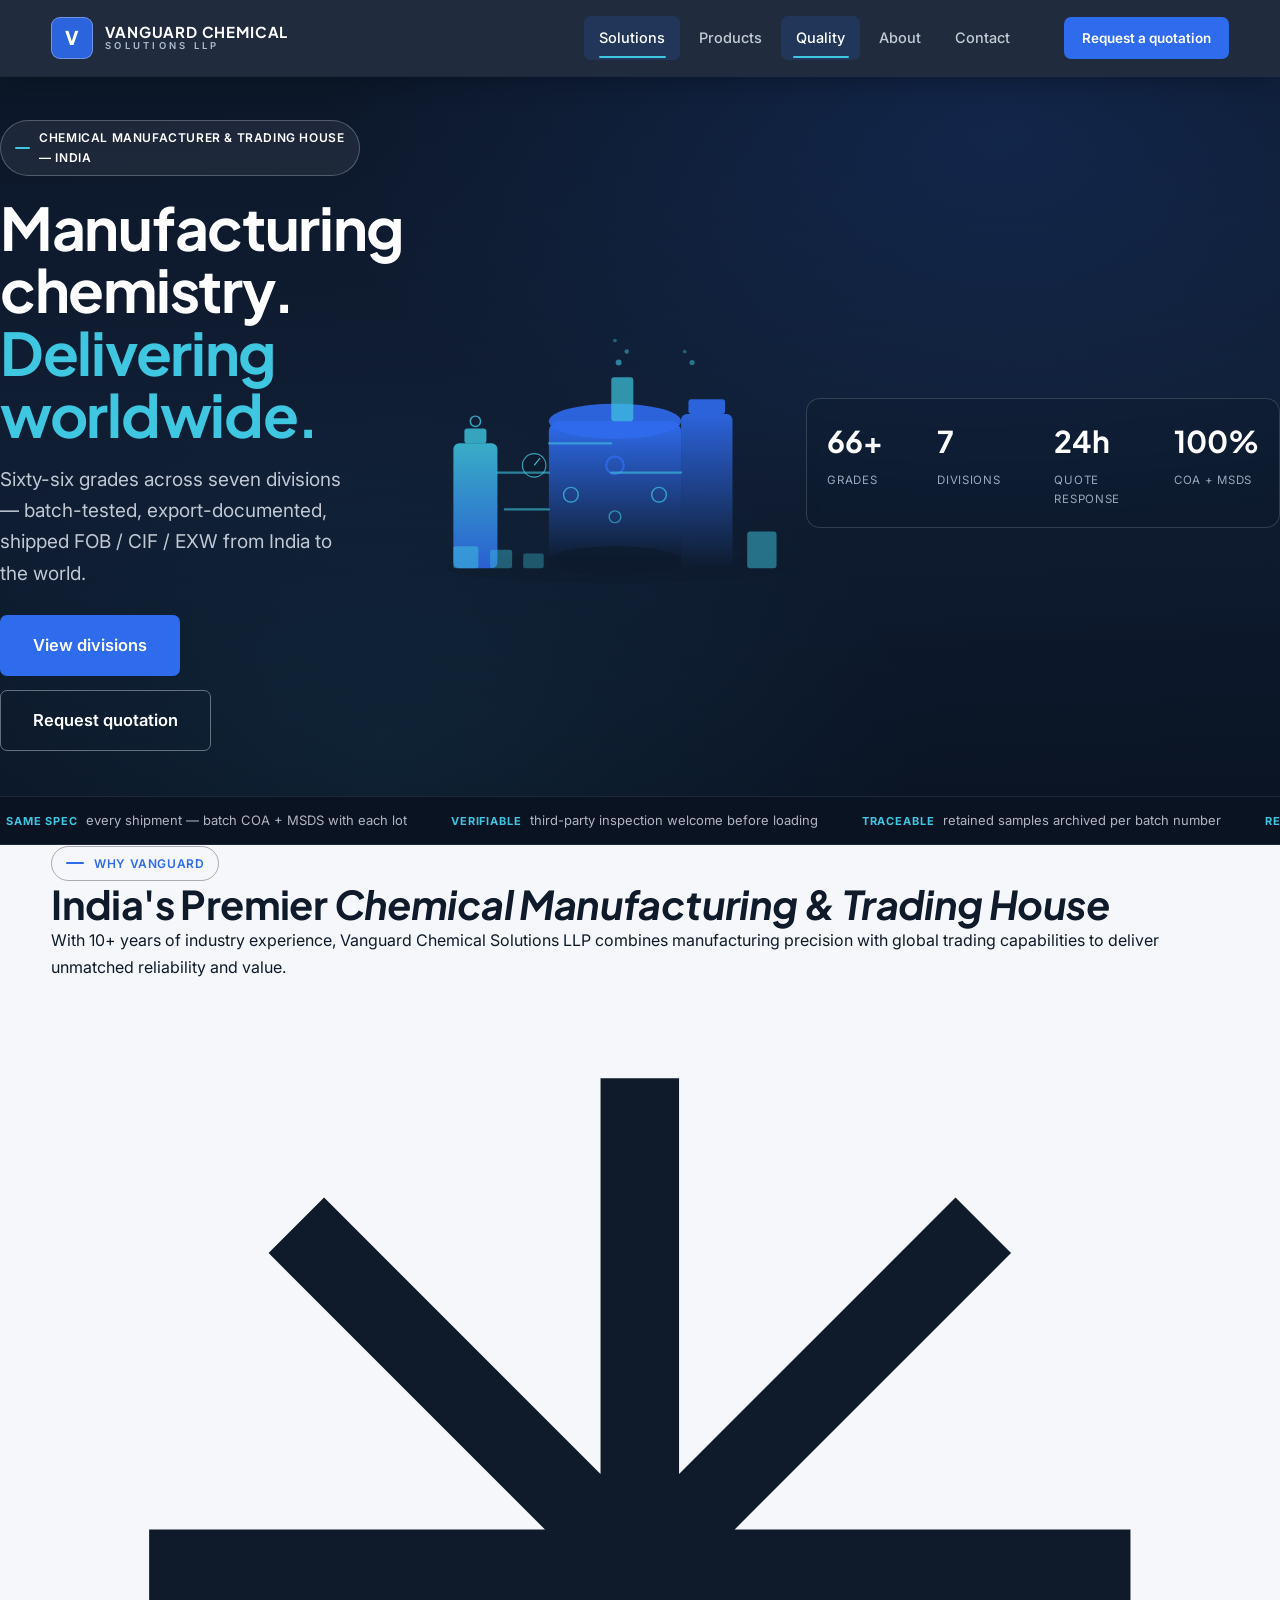
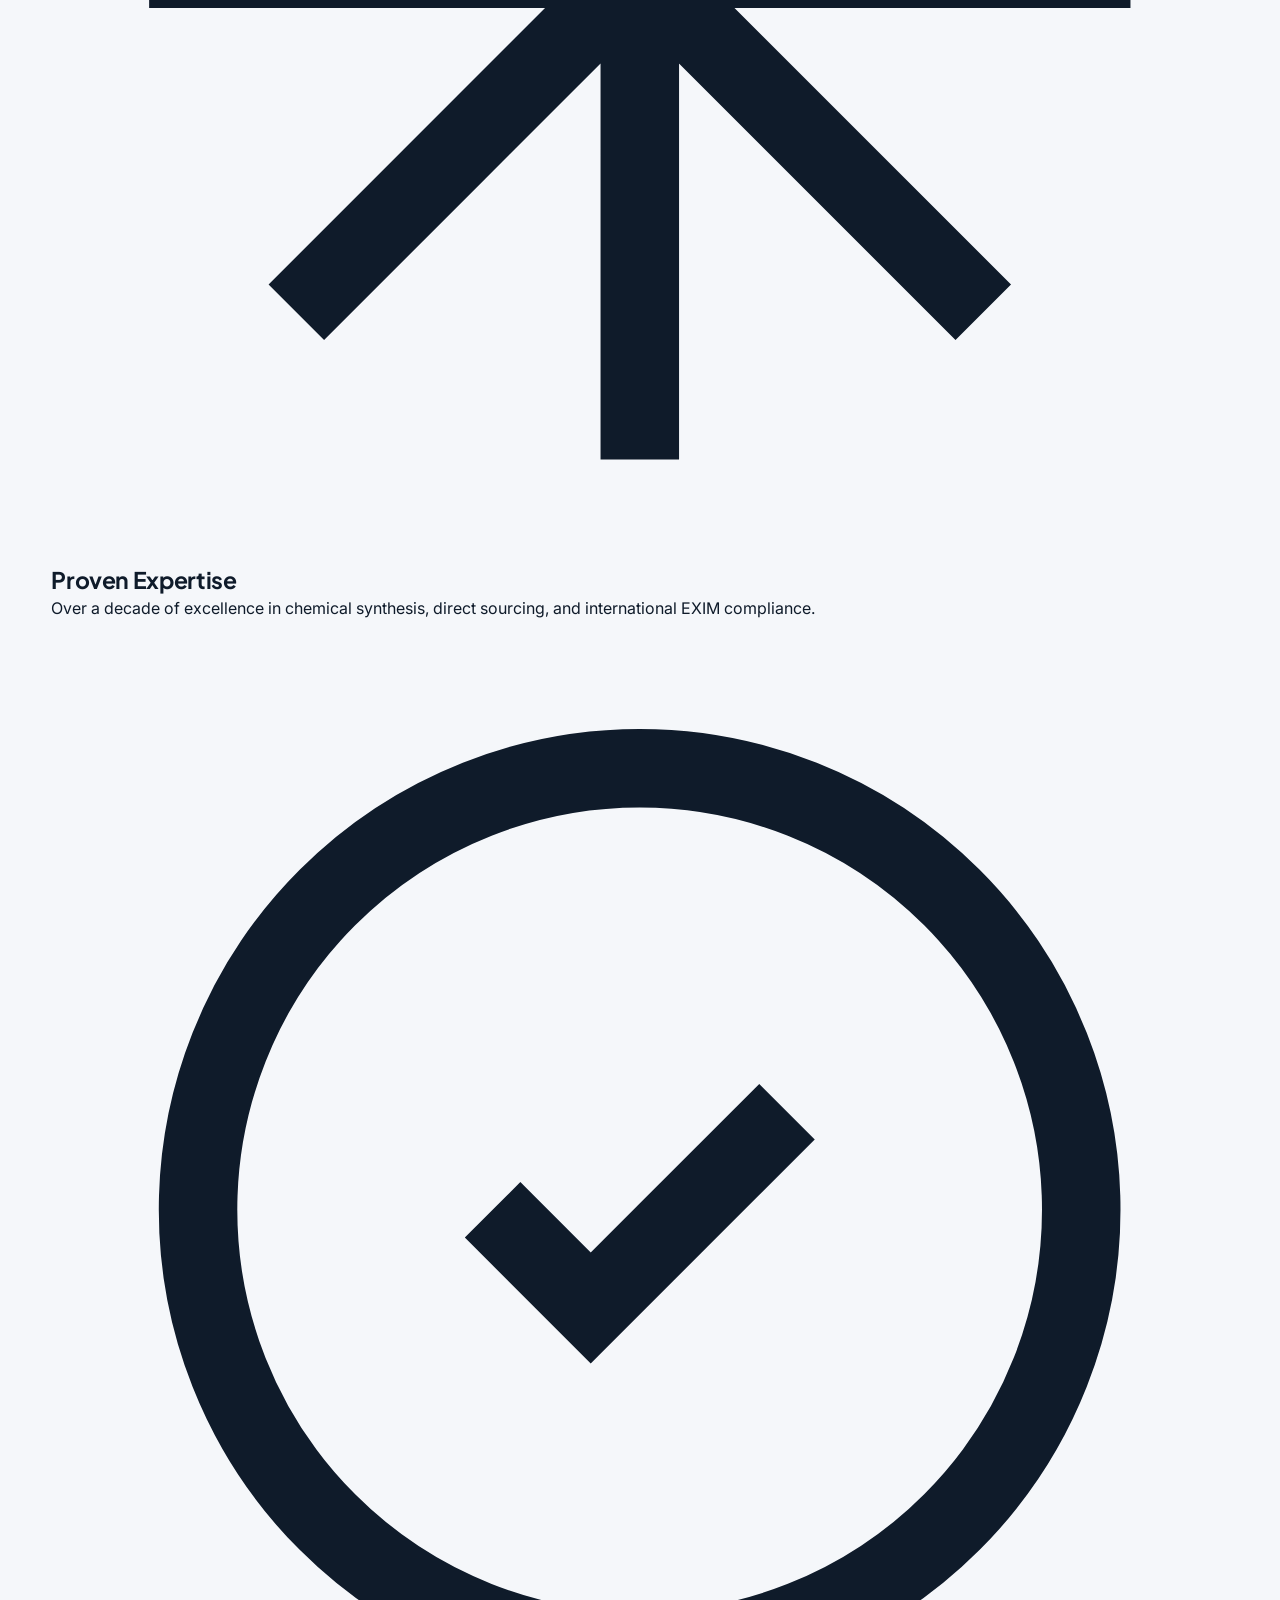
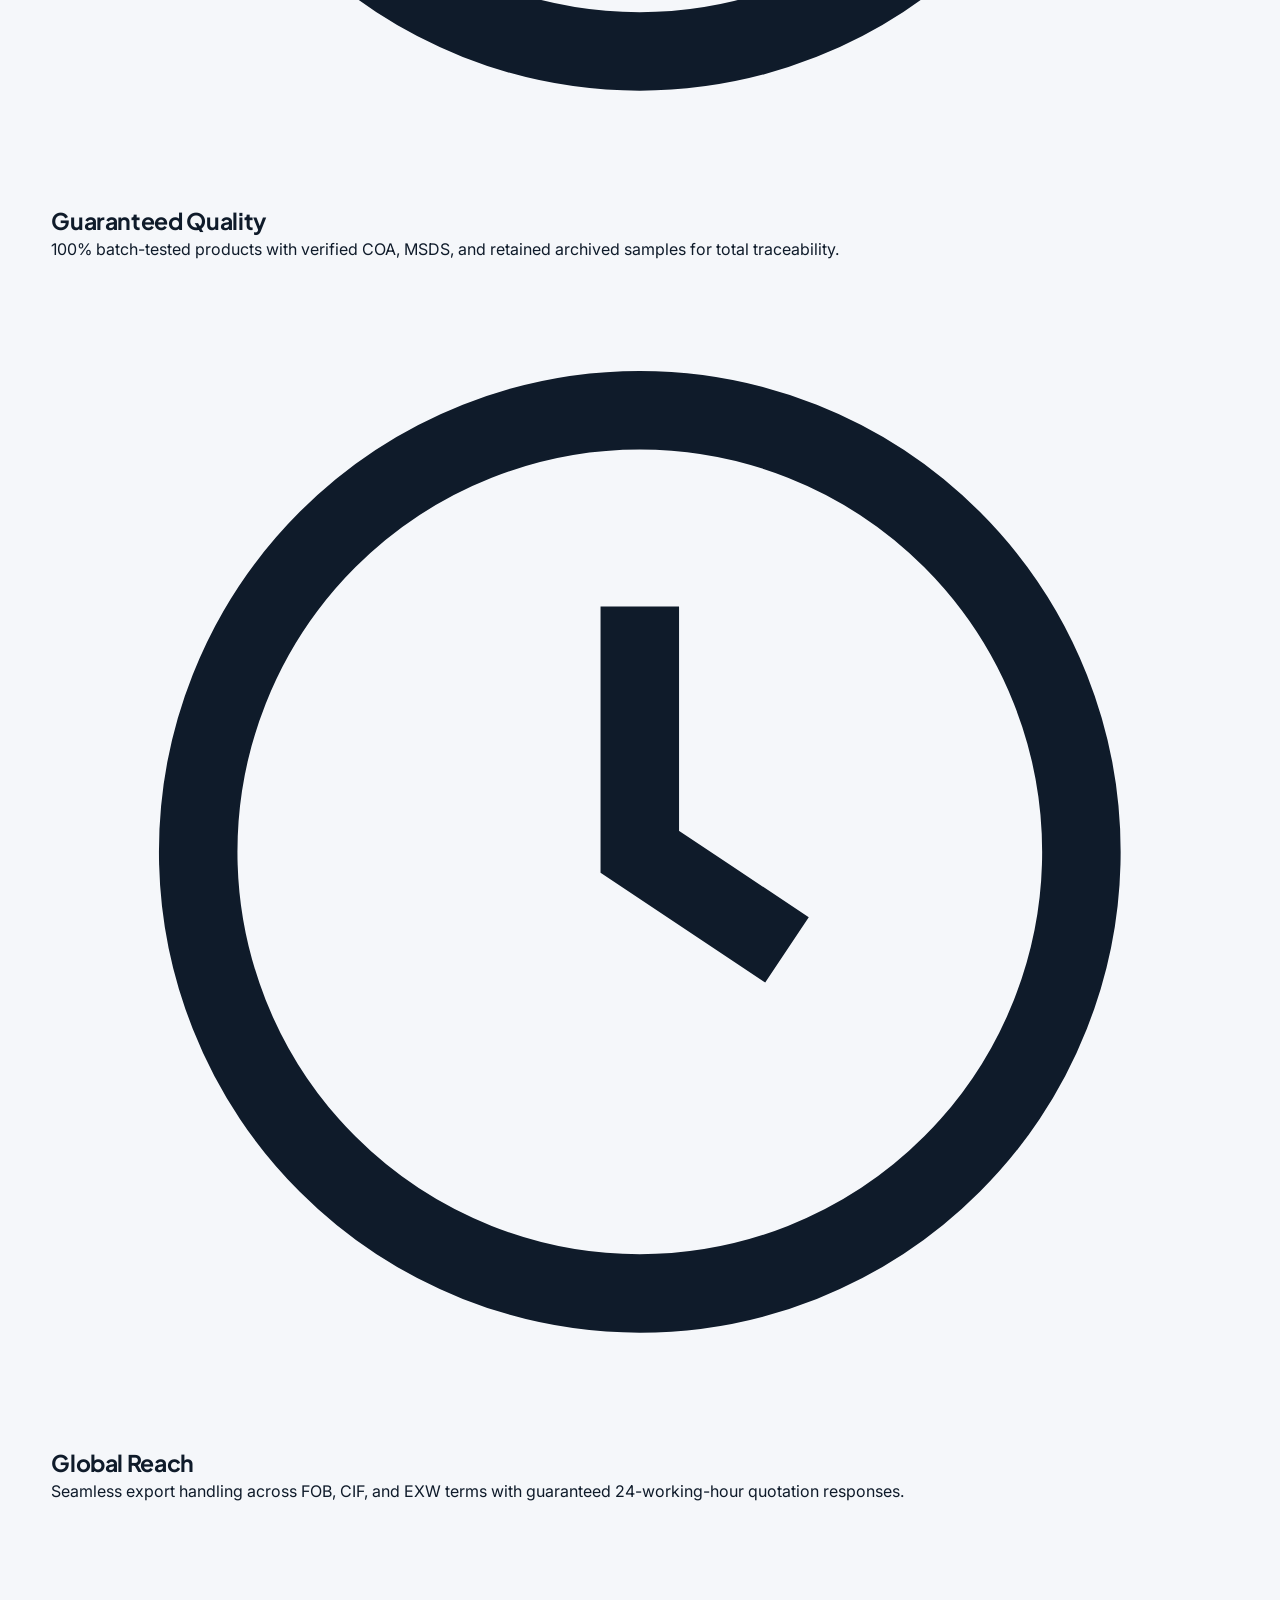
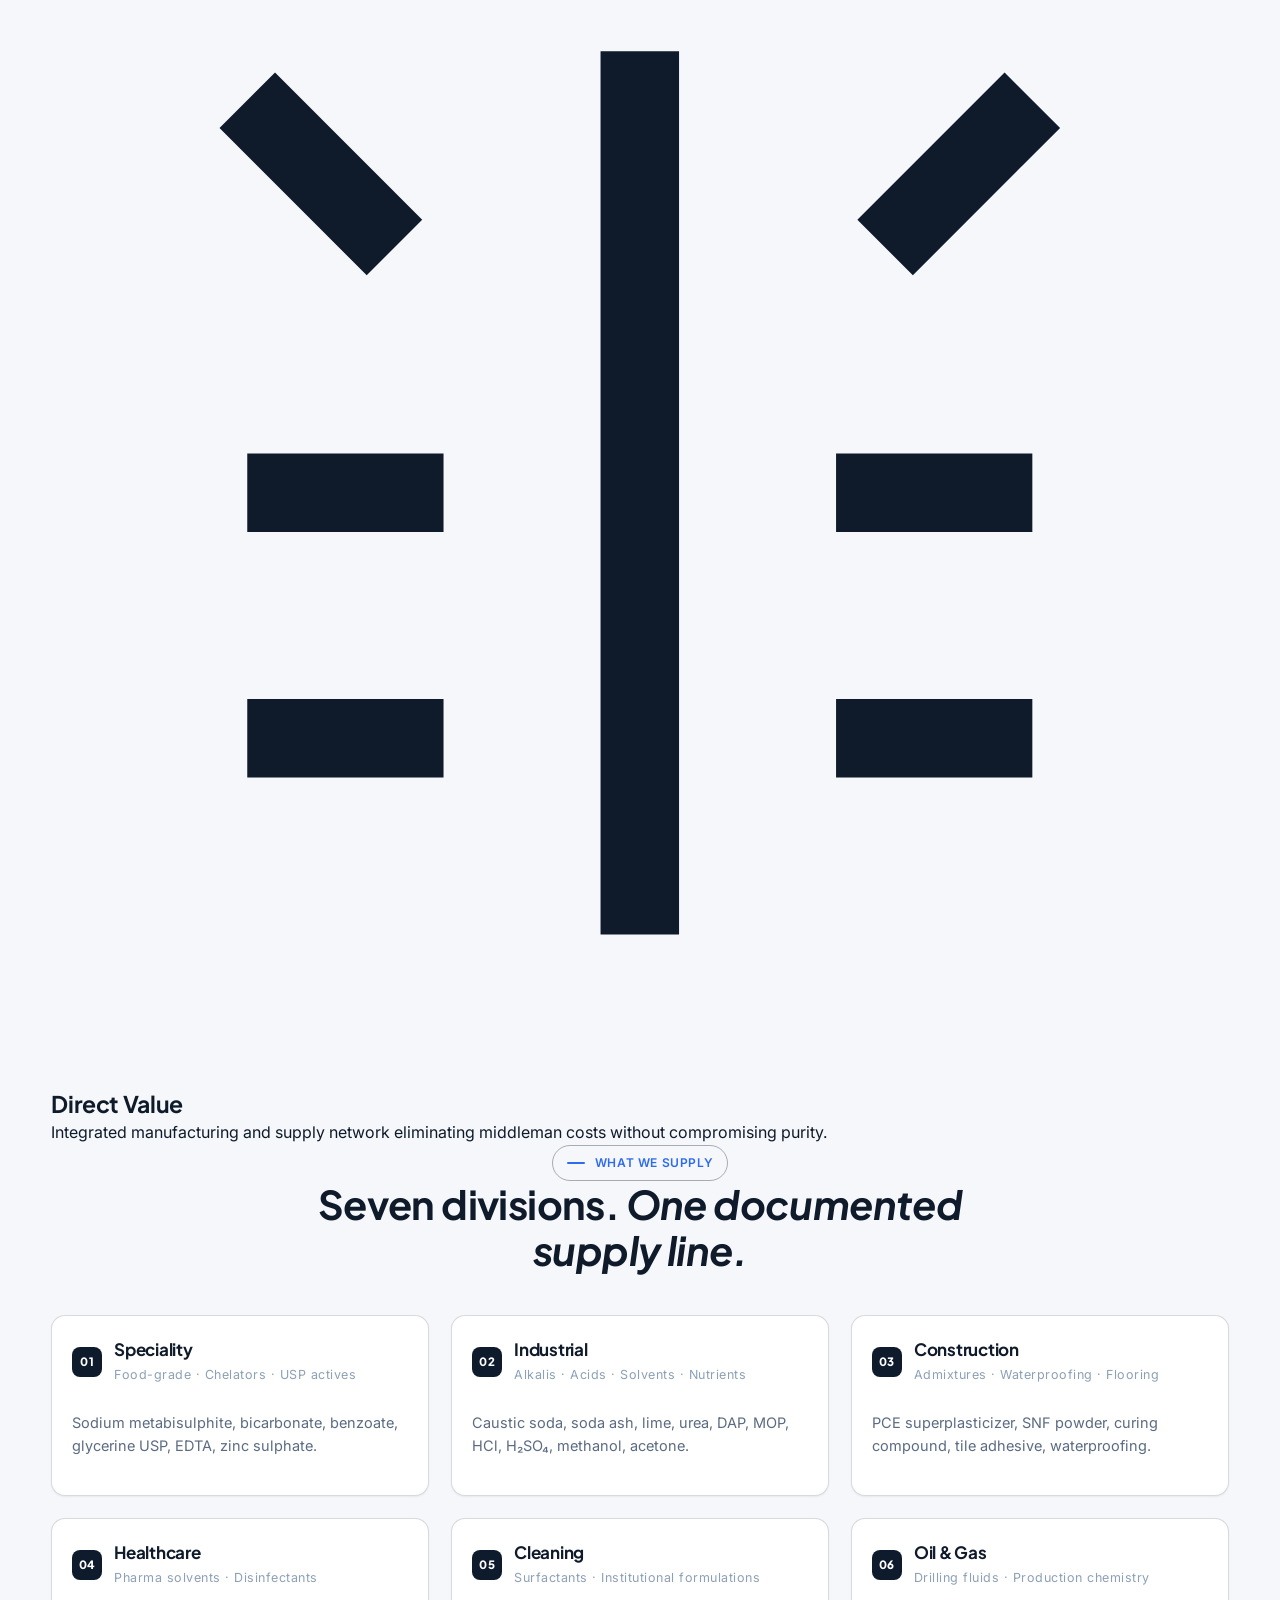
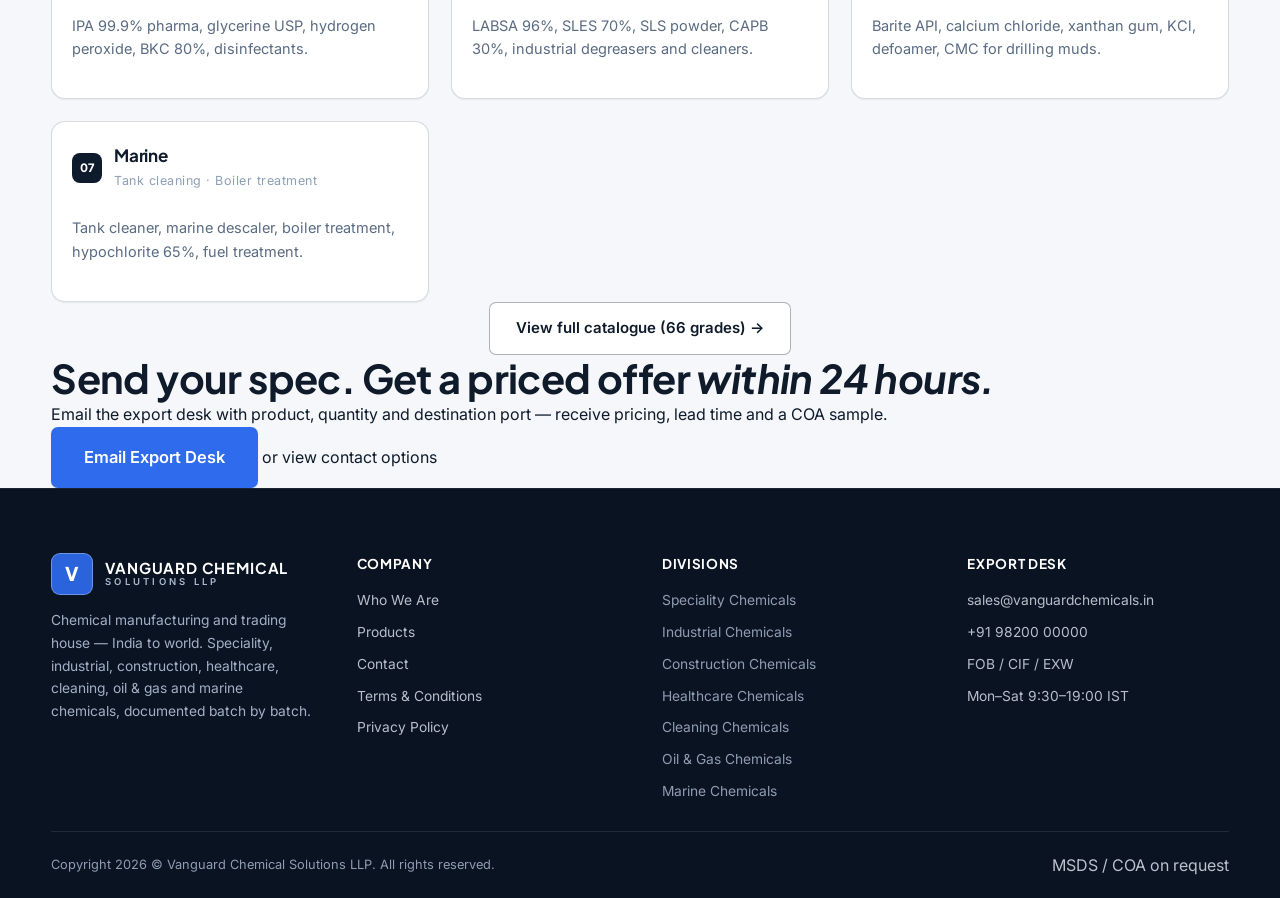
==== commit c63f7278: "Home/About fixes: coloured about tabs, smaller icons, flagship section first on home - Who We Are 'O" ====
--- a/index.html
+++ b/index.html
@@ -1,251 +1,251 @@
-<!DOCTYPE html>
-<html lang="en" class="no-js">
-<head>
-<meta charset="UTF-8">
-<meta name="viewport" content="width=device-width,initial-scale=1">
-<title>Vanguard Chemical Solutions LLP | Chemical Manufacturing &amp; Trading</title>
-<meta name="description" content="Vanguard Chemical Solutions LLP — chemical manufacturer and trading house from India. Speciality, industrial, construction, healthcare, cleaning, oil &amp; gas and marine chemicals supplied with batch COA + MSDS documentation and export-ready paperwork.">
-<meta name="keywords" content="chemical manufacturer India, chemical trading India, speciality chemicals, industrial chemicals, construction chemicals, healthcare chemicals, cleaning chemicals, oil and gas chemicals, marine chemicals, batch COA, MSDS, export documentation">
-<meta name="robots" content="index,follow">
-<meta name="theme-color" content="#0E1B2D">
-<link rel="canonical" href="https://www.vanguardchemicals.in/index.html">
-<meta property="og:type" content="website">
-<meta property="og:title" content="Vanguard Chemical Solutions LLP | Chemical Manufacturing &amp; Trading">
-<meta property="og:description" content="Chemical manufacturing and trading house from India to the world — speciality, industrial and application-specific chemical solutions with full traceability.">
-<meta property="og:url" content="https://www.vanguardchemicals.in/">
-<meta property="og:image" content="https://www.vanguardchemicals.in/logo.png">
-<meta name="twitter:card" content="summary_large_image">
-<link rel="preconnect" href="https://fonts.googleapis.com">
-<link rel="preconnect" href="https://fonts.gstatic.com" crossorigin>
-<link href="https://fonts.googleapis.com/css2?family=Inter:wght@300;400;500;600;700&family=Plus+Jakarta+Sans:wght@400;500;600;700;800&display=swap" rel="stylesheet">
-<link rel="stylesheet" href="styles.css?v=12">
-</head>
-<body class="home-body">
-<a class="skip-link" href="#main">Skip to main content</a>
-<div class="scroll-progress"></div>
-
-<div class="mobile-panel" id="mobilePanel"></div>
-<nav class="mobile-nav" id="mobileNav" aria-label="Mobile navigation">
-  <button type="button" class="mobile-close" id="mobileClose" aria-label="Close menu">&#10005;</button>
-  <a href="index.html">Home</a>
-  <a href="about.html">Who We Are</a>
-  <a href="products.html">Products</a>
-  <a href="contact.html">Contact</a>
-  <a class="btn btn-primary nav-cta" data-close="1" href="mailto:sales@vanguardchemicals.in?subject=Request%20a%20Quotation%20-%20Vanguard%20Chemical%20Solutions&body=">Request a quotation</a>
-  <div class="nav-foot">Vanguard Chemical Solutions LLP<br>Chemical manufacturing &amp; trading — India to world.</div>
-</nav>
-
-<header class="site-header">
-  <div class="header-inner container">
-    <a class="brand" href="index.html" aria-label="Vanguard Chemical Solutions — home">
-      <span class="brand-mark" aria-hidden="true">V</span>
-      <span class="brand-txt"><b>VANGUARD CHEMICAL</b><small>Solutions LLP</small></span>
-    </a>
-    <nav class="nav-links" aria-label="Primary navigation">
-      <a href="index.html#divisions">Solutions</a>
-      <a href="products.html">Products</a>
-      <a href="index.html#quality">Quality</a>
-      <a href="about.html">About</a>
-      <a href="contact.html">Contact</a>
-    </nav>
-    <div class="header-cta">
-      <a class="btn btn-primary btn-sm" href="mailto:sales@vanguardchemicals.in?subject=Request%20a%20Quotation%20-%20Vanguard%20Chemical%20Solutions&body=">Request a quotation</a>
-    </div>
-    <button type="button" class="burger" aria-label="Open menu" aria-expanded="false" aria-controls="mobileNav"><span></span></button>
-  </div>
-</header>
-
-<main id="main">
-
-  <!-- HERO: Visual story first - chemical manufacturing & trading -->
-  <section class="hero home-hero">
-    <div class="hero-inner container">
-      <div class="hero-copy">
-        <span class="hero-eyebrow">Chemical Manufacturer &amp; Trading House — India</span>
-        <h1>Manufacturing chemistry.<br><em>Delivering worldwide.</em></h1>
-        <p class="lead">Sixty-six grades across seven divisions — batch-tested, export-documented, shipped FOB / CIF / EXW from India to the world.</p>
-        <div class="hero-cta">
-          <a class="btn btn-primary btn-lg" href="#divisions">View divisions</a>
-          <a class="btn btn-outline-light btn-lg" href="mailto:sales@vanguardchemicals.in?subject=Request%20a%20Quotation%20-%20Vanguard%20Chemical%20Solutions&body=">Request quotation</a>
-        </div>
-      </div>
-      <div class="hero-scene" data-static="1" aria-hidden="true">
-        <!-- Chemical plant / reactor SVG -->
-        <svg class="hero-svg" viewBox="0 0 520 420" xmlns="http://www.w3.org/2000/svg">
-          <defs>
-            <linearGradient id="tg" x1="0" y1="0" x2="0" y2="1">
-              <stop offset="0%" stop-color="#3FC6E0"/>
-              <stop offset="100%" stop-color="#2F6BED"/>
-            </linearGradient>
-            <linearGradient id="tg2" x1="0" y1="0" x2="0" y2="1">
-              <stop offset="0%" stop-color="#2F6BED"/>
-              <stop offset="100%" stop-color="#0E1B2D"/>
-            </linearGradient>
-          </defs>
-          <ellipse cx="260" cy="390" rx="230" ry="20" fill="#0E1B2D" opacity="0.5"/>
-          <!-- Main reactor vessel -->
-          <rect x="170" y="190" width="180" height="190" rx="14" fill="url(#tg2)"/>
-          <ellipse cx="260" cy="190" rx="90" ry="24" fill="#2F6BED" opacity="0.9"/>
-          <ellipse cx="260" cy="380" rx="90" ry="20" fill="#0E1B2D" opacity="0.7"/>
-          <rect x="255" y="130" width="30" height="60" rx="4" fill="#3FC6E0" opacity="0.7"/>
-          <!-- Nozzles -->
-          <circle cx="200" cy="290" r="10" fill="none" stroke="#3FC6E0" stroke-width="2" opacity="0.7"/>
-          <circle cx="260" cy="320" r="8" fill="none" stroke="#3FC6E0" stroke-width="2" opacity="0.6"/>
-          <circle cx="320" cy="290" r="10" fill="none" stroke="#3FC6E0" stroke-width="2" opacity="0.7"/>
-          <circle cx="260" cy="250" r="12" fill="none" stroke="#2F6BED" stroke-width="3" opacity="0.8"/>
-          <!-- Gauge -->
-          <circle cx="150" cy="250" r="16" fill="#0E1B2D" stroke="#3FC6E0" stroke-width="1.5" opacity="0.8"/>
-          <line x1="150" y1="250" x2="158" y2="240" stroke="#3FC6E0" stroke-width="1.5"/>
-          <!-- Left column -->
-          <rect x="40" y="220" width="60" height="170" rx="8" fill="url(#tg)" opacity="0.85"/>
-          <rect x="55" y="200" width="30" height="20" rx="4" fill="#3FC6E0" opacity="0.8"/>
-          <circle cx="70" cy="190" r="7" fill="none" stroke="#3FC6E0" stroke-width="2" opacity="0.8"/>
-          <!-- Right tower -->
-          <rect x="350" y="180" width="70" height="210" rx="8" fill="url(#tg2)" opacity="0.9"/>
-          <rect x="360" y="160" width="50" height="20" rx="4" fill="#2F6BED" opacity="0.9"/>
-          <!-- Connecting pipes -->
-          <path d="M100 260h70M110 310h60M170 220h85M255 260h95" stroke="#3FC6E0" stroke-width="3" stroke-linecap="round" opacity="0.6" fill="none"/>
-          <!-- Steam / vapor -->
-          <circle cx="265" cy="110" r="4" fill="#3FC6E0" opacity="0.6"/>
-          <circle cx="276" cy="95" r="3" fill="#3FC6E0" opacity="0.5"/>
-          <circle cx="260" cy="80" r="2.5" fill="#3FC6E0" opacity="0.4"/>
-          <circle cx="365" cy="110" r="3.5" fill="#3FC6E0" opacity="0.5"/>
-          <circle cx="355" cy="95" r="2.5" fill="#3FC6E0" opacity="0.4"/>
-          <!-- Drums at bottom -->
-          <rect x="40" y="360" width="34" height="30" rx="3" fill="#3FC6E0" opacity="0.5"/>
-          <rect x="90" y="365" width="30" height="25" rx="3" fill="#3FC6E0" opacity="0.4"/>
-          <rect x="440" y="340" width="40" height="50" rx="4" fill="#3FC6E0" opacity="0.5"/>
-          <rect x="135" y="370" width="28" height="20" rx="3" fill="#3FC6E0" opacity="0.35"/>
-        </svg>
-      </div>
-    </div>
-    <div class="hero-stats">
-      <div class="hstat"><b>66+</b><span>Grades</span></div>
-      <div class="hstat"><b>7</b><span>Divisions</span></div>
-      <div class="hstat"><b>24h</b><span>Quote response</span></div>
-      <div class="hstat"><b>100%</b><span>COA + MSDS</span></div>
-    </div>
-  </section>
-
-  <!-- TRUST TICKER -->
-  <div class="ticker" aria-hidden="true">
-    <div class="ticker-track">
-      <span><b>Same spec</b> every shipment — batch COA + MSDS with each lot</span>
-      <span><b>Verifiable</b> third-party inspection welcome before loading</span>
-      <span><b>Traceable</b> retained samples archived per batch number</span>
-      <span><b>Responsive</b> export desk answers within 24 working hours</span>
-      <span><b>Compliant</b> correct HS classification, full EXIM documentation</span>
-      <span><b>Source direct</b> manufacturer + trader — no middleman</span>
-    </div>
-  </div>
-
-  <!-- DIVISIONS: compact -->
-  <section class="divisions" id="divisions">
-    <div class="container">
-      <div class="section-head center">
-        <span class="eyebrow">What we supply</span>
-        <h2>Seven divisions. <em>One documented supply line.</em></h2>
-      </div>
-      <div class="divisions-grid">
-        <div class="division-card"><div class="d-top"><span class="division-mark">01</span><div><h3>Speciality</h3><span class="d-kicker">Food-grade · Chelators · USP actives</span></div></div><p>Sodium metabisulphite, bicarbonate, benzoate, glycerine USP, EDTA, zinc sulphate.</p></div>
-        <div class="division-card"><div class="d-top"><span class="division-mark">02</span><div><h3>Industrial</h3><span class="d-kicker">Alkalis · Acids · Solvents · Nutrients</span></div></div><p>Caustic soda, soda ash, lime, urea, DAP, MOP, HCl, H₂SO₄, methanol, acetone.</p></div>
-        <div class="division-card"><div class="d-top"><span class="division-mark">03</span><div><h3>Construction</h3><span class="d-kicker">Admixtures · Waterproofing · Flooring</span></div></div><p>PCE superplasticizer, SNF powder, curing compound, tile adhesive, waterproofing.</p></div>
-        <div class="division-card"><div class="d-top"><span class="division-mark">04</span><div><h3>Healthcare</h3><span class="d-kicker">Pharma solvents · Disinfectants</span></div></div><p>IPA 99.9% pharma, glycerine USP, hydrogen peroxide, BKC 80%, disinfectants.</p></div>
-        <div class="division-card"><div class="d-top"><span class="division-mark">05</span><div><h3>Cleaning</h3><span class="d-kicker">Surfactants · Institutional formulations</span></div></div><p>LABSA 96%, SLES 70%, SLS powder, CAPB 30%, industrial degreasers and cleaners.</p></div>
-        <div class="division-card"><div class="d-top"><span class="division-mark">06</span><div><h3>Oil &amp; Gas</h3><span class="d-kicker">Drilling fluids · Production chemistry</span></div></div><p>Barite API, calcium chloride, xanthan gum, KCl, defoamer, CMC for drilling muds.</p></div>
-        <div class="division-card"><div class="d-top"><span class="division-mark">07</span><div><h3>Marine</h3><span class="d-kicker">Tank cleaning · Boiler treatment</span></div></div><p>Tank cleaner, marine descaler, boiler treatment, hypochlorite 65%, fuel treatment.</p></div>
-      </div>
-      <div class="section-cta center"><a class="btn btn-ghost" href="products.html">View full catalogue (66 grades) →</a></div>
-    </div>
-  </section>
-
-  <!-- FLAGSHIP: India's premier chemical manufacturer & trader -->
-  <section class="flagship">
-    <div class="container">
-      <div class="flagship-head">
-        <span class="eyebrow">Why Vanguard</span>
-        <h2>India's Premier <em>Chemical Manufacturing &amp; Trading House</em></h2>
-        <p class="intro">With 10+ years of industry experience, Vanguard Chemical Solutions LLP combines manufacturing precision with global trading capabilities to deliver unmatched reliability and value.</p>
-      </div>
-      <div class="flagship-grid">
-        <div class="f-point"><div class="f-ico"><svg viewBox="0 0 24 24" fill="none" stroke="currentColor" stroke-width="1.6"><path d="M12 2v20M2 12h20M5 5l14 14M19 5L5 19"/></svg></div><div><h3>Proven Expertise</h3><p>Over a decade of excellence in chemical synthesis, direct sourcing, and international EXIM compliance.</p></div></div>
-        <div class="f-point"><div class="f-ico"><svg viewBox="0 0 24 24" fill="none" stroke="currentColor" stroke-width="1.6"><path d="M9 12l2 2 4-4M12 3a9 9 0 1 0 0 18 9 9 0 0 0 0-18z"/></svg></div><div><h3>Guaranteed Quality</h3><p>100% batch-tested products with verified COA, MSDS, and retained archived samples for total traceability.</p></div></div>
-        <div class="f-point"><div class="f-ico"><svg viewBox="0 0 24 24" fill="none" stroke="currentColor" stroke-width="1.6"><circle cx="12" cy="12" r="9"/><path d="M12 7v5l3 2"/></svg></div><div><h3>Global Reach</h3><p>Seamless export handling across FOB, CIF, and EXW terms with guaranteed 24-working-hour quotation responses.</p></div></div>
-        <div class="f-point"><div class="f-ico"><svg viewBox="0 0 24 24" fill="none" stroke="currentColor" stroke-width="1.6"><path d="M12 3v18M17 7l3-3M7 7L4 4M20 12h-4M8 12H4M20 17h-4M8 17H4"/></svg></div><div><h3>Direct Value</h3><p>Integrated manufacturing and supply network eliminating middleman costs without compromising purity.</p></div></div>
-      </div>
-    </div>
-  </section>
-
-  <!-- CTA -->
-  <section class="cta-email">
-    <div class="container">
-      <h2>Send your spec. Get a priced offer <em>within 24 hours.</em></h2>
-      <p>Email the export desk with product, quantity and destination port — receive pricing, lead time and a COA sample.</p>
-      <a class="btn btn-primary btn-lg" href="mailto:sales@vanguardchemicals.in?subject=RFQ%20-%20Vanguard%20Chemical%20Solutions&body=Product%20%2F%20Grade%3A%20%0D%0AQuantity%3A%20%0D%0APacking%3A%20%0D%0ADestination%20Port%3A%20%0D%0AIncoterm%3A%20%0D%0A">Email Export Desk</a>
-      <span class="cta-alt">or <a href="contact.html">view contact options</a></span>
-    </div>
-  </section>
-
-</main>
-
-<footer class="site-footer">
-  <div class="footer-grid container">
-    <div class="footer-brand">
-      <a class="brand" href="index.html" aria-label="Vanguard Chemical Solutions — home">
-        <span class="brand-mark" aria-hidden="true">V</span>
-        <span class="brand-txt"><b>VANGUARD CHEMICAL</b><small>Solutions LLP</small></span>
-      </a>
-      <p>Chemical manufacturing and trading house — India to world. Speciality, industrial, construction, healthcare, cleaning, oil &amp; gas and marine chemicals, documented batch by batch.</p>
-    </div>
-    <div class="footer-col">
-      <h5>Company</h5>
-      <ul>
-        <li><a href="about.html">Who We Are</a></li>
-        <li><a href="products.html">Products</a></li>
-        <li><a href="contact.html">Contact</a></li>
-        <li><a href="terms.html">Terms &amp; Conditions</a></li>
-        <li><a href="privacy.html">Privacy Policy</a></li>
-      </ul>
-    </div>
-    <div class="footer-col plain">
-      <h5>Divisions</h5>
-      <ul>
-        <li>Speciality Chemicals</li>
-        <li>Industrial Chemicals</li>
-        <li>Construction Chemicals</li>
-        <li>Healthcare Chemicals</li>
-        <li>Cleaning Chemicals</li>
-        <li>Oil &amp; Gas Chemicals</li>
-        <li>Marine Chemicals</li>
-      </ul>
-    </div>
-    <div class="footer-col">
-      <h5>Export desk</h5>
-      <ul>
-        <li><a href="mailto:sales@vanguardchemicals.in?subject=Enquiry%20-%20Vanguard%20Chemical%20Solutions&body=">sales@vanguardchemicals.in</a></li>
-        <li>+91 98200 00000</li>
-        <li>FOB / CIF / EXW</li>
-        <li>Mon–Sat 9:30–19:00 IST</li>
-      </ul>
-    </div>
-  </div>
-  <div class="footer-bottom container">
-    <span>Copyright 2026 © Vanguard Chemical Solutions LLP. All rights reserved.</span>
-    <a href="mailto:sales@vanguardchemicals.in?subject=Request%20COA%2FMSDS%20-%20Vanguard%20Chemical%20Solutions&body=">MSDS / COA on request</a>
-  </div>
-</footer>
-
-<button type="button" class="to-top" id="toTop" aria-label="Back to top">
-  <svg viewBox="0 0 24 24"><path d="M12 5v14M7 12h10"/></svg>
-</button>
-
-<noscript>
-  <div class="js-off-note" style="max-width:760px;margin:0 auto;padding:28px;border:1px solid rgba(15,27,42,.16);border-radius:10px;background:#fff;color:#5A6B82;font-size:14px;line-height:1.6">
-    JavaScript is disabled. The mobile menu, product search/filter, 3D hero and quotation form helpers are inactive — the full content remains available, and enquiries can still be emailed directly to <b>sales@vanguardchemicals.in</b>.
-  </div>
-</noscript>
-
-<script src="products-data.js?v=1"></script>
-<script src="app.js?v=5" defer></script>
-</body>
+<!DOCTYPE html>
+<html lang="en" class="no-js">
+<head>
+<meta charset="UTF-8">
+<meta name="viewport" content="width=device-width,initial-scale=1">
+<title>Vanguard Chemical Solutions LLP | Chemical Manufacturing &amp; Trading</title>
+<meta name="description" content="Vanguard Chemical Solutions LLP — chemical manufacturer and trading house from India. Speciality, industrial, construction, healthcare, cleaning, oil &amp; gas and marine chemicals supplied with batch COA + MSDS documentation and export-ready paperwork.">
+<meta name="keywords" content="chemical manufacturer India, chemical trading India, speciality chemicals, industrial chemicals, construction chemicals, healthcare chemicals, cleaning chemicals, oil and gas chemicals, marine chemicals, batch COA, MSDS, export documentation">
+<meta name="robots" content="index,follow">
+<meta name="theme-color" content="#0E1B2D">
+<link rel="canonical" href="https://www.vanguardchemicals.in/index.html">
+<meta property="og:type" content="website">
+<meta property="og:title" content="Vanguard Chemical Solutions LLP | Chemical Manufacturing &amp; Trading">
+<meta property="og:description" content="Chemical manufacturing and trading house from India to the world — speciality, industrial and application-specific chemical solutions with full traceability.">
+<meta property="og:url" content="https://www.vanguardchemicals.in/">
+<meta property="og:image" content="https://www.vanguardchemicals.in/logo.png">
+<meta name="twitter:card" content="summary_large_image">
+<link rel="preconnect" href="https://fonts.googleapis.com">
+<link rel="preconnect" href="https://fonts.gstatic.com" crossorigin>
+<link href="https://fonts.googleapis.com/css2?family=Inter:wght@300;400;500;600;700&family=Plus+Jakarta+Sans:wght@400;500;600;700;800&display=swap" rel="stylesheet">
+<link rel="stylesheet" href="styles.css?v=13">
+</head>
+<body class="home-body">
+<a class="skip-link" href="#main">Skip to main content</a>
+<div class="scroll-progress"></div>
+
+<div class="mobile-panel" id="mobilePanel"></div>
+<nav class="mobile-nav" id="mobileNav" aria-label="Mobile navigation">
+  <button type="button" class="mobile-close" id="mobileClose" aria-label="Close menu">&#10005;</button>
+  <a href="index.html">Home</a>
+  <a href="about.html">Who We Are</a>
+  <a href="products.html">Products</a>
+  <a href="contact.html">Contact</a>
+  <a class="btn btn-primary nav-cta" data-close="1" href="mailto:sales@vanguardchemicals.in?subject=Request%20a%20Quotation%20-%20Vanguard%20Chemical%20Solutions&body=">Request a quotation</a>
+  <div class="nav-foot">Vanguard Chemical Solutions LLP<br>Chemical manufacturing &amp; trading — India to world.</div>
+</nav>
+
+<header class="site-header">
+  <div class="header-inner container">
+    <a class="brand" href="index.html" aria-label="Vanguard Chemical Solutions — home">
+      <span class="brand-mark" aria-hidden="true">V</span>
+      <span class="brand-txt"><b>VANGUARD CHEMICAL</b><small>Solutions LLP</small></span>
+    </a>
+    <nav class="nav-links" aria-label="Primary navigation">
+      <a href="index.html#divisions">Solutions</a>
+      <a href="products.html">Products</a>
+      <a href="index.html#quality">Quality</a>
+      <a href="about.html">About</a>
+      <a href="contact.html">Contact</a>
+    </nav>
+    <div class="header-cta">
+      <a class="btn btn-primary btn-sm" href="mailto:sales@vanguardchemicals.in?subject=Request%20a%20Quotation%20-%20Vanguard%20Chemical%20Solutions&body=">Request a quotation</a>
+    </div>
+    <button type="button" class="burger" aria-label="Open menu" aria-expanded="false" aria-controls="mobileNav"><span></span></button>
+  </div>
+</header>
+
+<main id="main">
+
+  <!-- HERO: Visual story first - chemical manufacturing & trading -->
+  <section class="hero home-hero">
+    <div class="hero-inner container">
+      <div class="hero-copy">
+        <span class="hero-eyebrow">Chemical Manufacturer &amp; Trading House — India</span>
+        <h1>Manufacturing chemistry.<br><em>Delivering worldwide.</em></h1>
+        <p class="lead">Sixty-six grades across seven divisions — batch-tested, export-documented, shipped FOB / CIF / EXW from India to the world.</p>
+        <div class="hero-cta">
+          <a class="btn btn-primary btn-lg" href="#divisions">View divisions</a>
+          <a class="btn btn-outline-light btn-lg" href="mailto:sales@vanguardchemicals.in?subject=Request%20a%20Quotation%20-%20Vanguard%20Chemical%20Solutions&body=">Request quotation</a>
+        </div>
+      </div>
+      <div class="hero-scene" data-static="1" aria-hidden="true">
+        <!-- Chemical plant / reactor SVG -->
+        <svg class="hero-svg" viewBox="0 0 520 420" xmlns="http://www.w3.org/2000/svg">
+          <defs>
+            <linearGradient id="tg" x1="0" y1="0" x2="0" y2="1">
+              <stop offset="0%" stop-color="#3FC6E0"/>
+              <stop offset="100%" stop-color="#2F6BED"/>
+            </linearGradient>
+            <linearGradient id="tg2" x1="0" y1="0" x2="0" y2="1">
+              <stop offset="0%" stop-color="#2F6BED"/>
+              <stop offset="100%" stop-color="#0E1B2D"/>
+            </linearGradient>
+          </defs>
+          <ellipse cx="260" cy="390" rx="230" ry="20" fill="#0E1B2D" opacity="0.5"/>
+          <!-- Main reactor vessel -->
+          <rect x="170" y="190" width="180" height="190" rx="14" fill="url(#tg2)"/>
+          <ellipse cx="260" cy="190" rx="90" ry="24" fill="#2F6BED" opacity="0.9"/>
+          <ellipse cx="260" cy="380" rx="90" ry="20" fill="#0E1B2D" opacity="0.7"/>
+          <rect x="255" y="130" width="30" height="60" rx="4" fill="#3FC6E0" opacity="0.7"/>
+          <!-- Nozzles -->
+          <circle cx="200" cy="290" r="10" fill="none" stroke="#3FC6E0" stroke-width="2" opacity="0.7"/>
+          <circle cx="260" cy="320" r="8" fill="none" stroke="#3FC6E0" stroke-width="2" opacity="0.6"/>
+          <circle cx="320" cy="290" r="10" fill="none" stroke="#3FC6E0" stroke-width="2" opacity="0.7"/>
+          <circle cx="260" cy="250" r="12" fill="none" stroke="#2F6BED" stroke-width="3" opacity="0.8"/>
+          <!-- Gauge -->
+          <circle cx="150" cy="250" r="16" fill="#0E1B2D" stroke="#3FC6E0" stroke-width="1.5" opacity="0.8"/>
+          <line x1="150" y1="250" x2="158" y2="240" stroke="#3FC6E0" stroke-width="1.5"/>
+          <!-- Left column -->
+          <rect x="40" y="220" width="60" height="170" rx="8" fill="url(#tg)" opacity="0.85"/>
+          <rect x="55" y="200" width="30" height="20" rx="4" fill="#3FC6E0" opacity="0.8"/>
+          <circle cx="70" cy="190" r="7" fill="none" stroke="#3FC6E0" stroke-width="2" opacity="0.8"/>
+          <!-- Right tower -->
+          <rect x="350" y="180" width="70" height="210" rx="8" fill="url(#tg2)" opacity="0.9"/>
+          <rect x="360" y="160" width="50" height="20" rx="4" fill="#2F6BED" opacity="0.9"/>
+          <!-- Connecting pipes -->
+          <path d="M100 260h70M110 310h60M170 220h85M255 260h95" stroke="#3FC6E0" stroke-width="3" stroke-linecap="round" opacity="0.6" fill="none"/>
+          <!-- Steam / vapor -->
+          <circle cx="265" cy="110" r="4" fill="#3FC6E0" opacity="0.6"/>
+          <circle cx="276" cy="95" r="3" fill="#3FC6E0" opacity="0.5"/>
+          <circle cx="260" cy="80" r="2.5" fill="#3FC6E0" opacity="0.4"/>
+          <circle cx="365" cy="110" r="3.5" fill="#3FC6E0" opacity="0.5"/>
+          <circle cx="355" cy="95" r="2.5" fill="#3FC6E0" opacity="0.4"/>
+          <!-- Drums at bottom -->
+          <rect x="40" y="360" width="34" height="30" rx="3" fill="#3FC6E0" opacity="0.5"/>
+          <rect x="90" y="365" width="30" height="25" rx="3" fill="#3FC6E0" opacity="0.4"/>
+          <rect x="440" y="340" width="40" height="50" rx="4" fill="#3FC6E0" opacity="0.5"/>
+          <rect x="135" y="370" width="28" height="20" rx="3" fill="#3FC6E0" opacity="0.35"/>
+        </svg>
+      </div>
+    </div>
+    <div class="hero-stats">
+      <div class="hstat"><b>66+</b><span>Grades</span></div>
+      <div class="hstat"><b>7</b><span>Divisions</span></div>
+      <div class="hstat"><b>24h</b><span>Quote response</span></div>
+      <div class="hstat"><b>100%</b><span>COA + MSDS</span></div>
+    </div>
+  </section>
+
+  <!-- TRUST TICKER -->
+  <div class="ticker" aria-hidden="true">
+    <div class="ticker-track">
+      <span><b>Same spec</b> every shipment — batch COA + MSDS with each lot</span>
+      <span><b>Verifiable</b> third-party inspection welcome before loading</span>
+      <span><b>Traceable</b> retained samples archived per batch number</span>
+      <span><b>Responsive</b> export desk answers within 24 working hours</span>
+      <span><b>Compliant</b> correct HS classification, full EXIM documentation</span>
+      <span><b>Source direct</b> manufacturer + trader — no middleman</span>
+    </div>
+  </div>
+
+  <!-- FLAGSHIP: India's premier chemical manufacturer & trader -->
+  <section class="flagship">
+    <div class="container">
+      <div class="flagship-head">
+        <span class="eyebrow">Why Vanguard</span>
+        <h2>India's Premier <em>Chemical Manufacturing &amp; Trading House</em></h2>
+        <p class="intro">With 10+ years of industry experience, Vanguard Chemical Solutions LLP combines manufacturing precision with global trading capabilities to deliver unmatched reliability and value.</p>
+      </div>
+      <div class="flagship-grid">
+        <div class="f-point"><div class="f-ico"><svg viewBox="0 0 24 24" fill="none" stroke="currentColor" stroke-width="1.6"><path d="M12 2v20M2 12h20M5 5l14 14M19 5L5 19"/></svg></div><div><h3>Proven Expertise</h3><p>Over a decade of excellence in chemical synthesis, direct sourcing, and international EXIM compliance.</p></div></div>
+        <div class="f-point"><div class="f-ico"><svg viewBox="0 0 24 24" fill="none" stroke="currentColor" stroke-width="1.6"><path d="M9 12l2 2 4-4M12 3a9 9 0 1 0 0 18 9 9 0 0 0 0-18z"/></svg></div><div><h3>Guaranteed Quality</h3><p>100% batch-tested products with verified COA, MSDS, and retained archived samples for total traceability.</p></div></div>
+        <div class="f-point"><div class="f-ico"><svg viewBox="0 0 24 24" fill="none" stroke="currentColor" stroke-width="1.6"><circle cx="12" cy="12" r="9"/><path d="M12 7v5l3 2"/></svg></div><div><h3>Global Reach</h3><p>Seamless export handling across FOB, CIF, and EXW terms with guaranteed 24-working-hour quotation responses.</p></div></div>
+        <div class="f-point"><div class="f-ico"><svg viewBox="0 0 24 24" fill="none" stroke="currentColor" stroke-width="1.6"><path d="M12 3v18M17 7l3-3M7 7L4 4M20 12h-4M8 12H4M20 17h-4M8 17H4"/></svg></div><div><h3>Direct Value</h3><p>Integrated manufacturing and supply network eliminating middleman costs without compromising purity.</p></div></div>
+      </div>
+    </div>
+  </section>
+
+  <!-- DIVISIONS: compact -->
+  <section class="divisions" id="divisions">
+    <div class="container">
+      <div class="section-head center">
+        <span class="eyebrow">What we supply</span>
+        <h2>Seven divisions. <em>One documented supply line.</em></h2>
+      </div>
+      <div class="divisions-grid">
+        <div class="division-card"><div class="d-top"><span class="division-mark">01</span><div><h3>Speciality</h3><span class="d-kicker">Food-grade · Chelators · USP actives</span></div></div><p>Sodium metabisulphite, bicarbonate, benzoate, glycerine USP, EDTA, zinc sulphate.</p></div>
+        <div class="division-card"><div class="d-top"><span class="division-mark">02</span><div><h3>Industrial</h3><span class="d-kicker">Alkalis · Acids · Solvents · Nutrients</span></div></div><p>Caustic soda, soda ash, lime, urea, DAP, MOP, HCl, H₂SO₄, methanol, acetone.</p></div>
+        <div class="division-card"><div class="d-top"><span class="division-mark">03</span><div><h3>Construction</h3><span class="d-kicker">Admixtures · Waterproofing · Flooring</span></div></div><p>PCE superplasticizer, SNF powder, curing compound, tile adhesive, waterproofing.</p></div>
+        <div class="division-card"><div class="d-top"><span class="division-mark">04</span><div><h3>Healthcare</h3><span class="d-kicker">Pharma solvents · Disinfectants</span></div></div><p>IPA 99.9% pharma, glycerine USP, hydrogen peroxide, BKC 80%, disinfectants.</p></div>
+        <div class="division-card"><div class="d-top"><span class="division-mark">05</span><div><h3>Cleaning</h3><span class="d-kicker">Surfactants · Institutional formulations</span></div></div><p>LABSA 96%, SLES 70%, SLS powder, CAPB 30%, industrial degreasers and cleaners.</p></div>
+        <div class="division-card"><div class="d-top"><span class="division-mark">06</span><div><h3>Oil &amp; Gas</h3><span class="d-kicker">Drilling fluids · Production chemistry</span></div></div><p>Barite API, calcium chloride, xanthan gum, KCl, defoamer, CMC for drilling muds.</p></div>
+        <div class="division-card"><div class="d-top"><span class="division-mark">07</span><div><h3>Marine</h3><span class="d-kicker">Tank cleaning · Boiler treatment</span></div></div><p>Tank cleaner, marine descaler, boiler treatment, hypochlorite 65%, fuel treatment.</p></div>
+      </div>
+      <div class="section-cta center"><a class="btn btn-ghost" href="products.html">View full catalogue (66 grades) →</a></div>
+    </div>
+  </section>
+
+  <!-- CTA -->
+  <section class="cta-email">
+    <div class="container">
+      <h2>Send your spec. Get a priced offer <em>within 24 hours.</em></h2>
+      <p>Email the export desk with product, quantity and destination port — receive pricing, lead time and a COA sample.</p>
+      <a class="btn btn-primary btn-lg" href="mailto:sales@vanguardchemicals.in?subject=RFQ%20-%20Vanguard%20Chemical%20Solutions&body=Product%20%2F%20Grade%3A%20%0D%0AQuantity%3A%20%0D%0APacking%3A%20%0D%0ADestination%20Port%3A%20%0D%0AIncoterm%3A%20%0D%0A">Email Export Desk</a>
+      <span class="cta-alt">or <a href="contact.html">view contact options</a></span>
+    </div>
+  </section>
+
+</main>
+
+<footer class="site-footer">
+  <div class="footer-grid container">
+    <div class="footer-brand">
+      <a class="brand" href="index.html" aria-label="Vanguard Chemical Solutions — home">
+        <span class="brand-mark" aria-hidden="true">V</span>
+        <span class="brand-txt"><b>VANGUARD CHEMICAL</b><small>Solutions LLP</small></span>
+      </a>
+      <p>Chemical manufacturing and trading house — India to world. Speciality, industrial, construction, healthcare, cleaning, oil &amp; gas and marine chemicals, documented batch by batch.</p>
+    </div>
+    <div class="footer-col">
+      <h5>Company</h5>
+      <ul>
+        <li><a href="about.html">Who We Are</a></li>
+        <li><a href="products.html">Products</a></li>
+        <li><a href="contact.html">Contact</a></li>
+        <li><a href="terms.html">Terms &amp; Conditions</a></li>
+        <li><a href="privacy.html">Privacy Policy</a></li>
+      </ul>
+    </div>
+    <div class="footer-col plain">
+      <h5>Divisions</h5>
+      <ul>
+        <li>Speciality Chemicals</li>
+        <li>Industrial Chemicals</li>
+        <li>Construction Chemicals</li>
+        <li>Healthcare Chemicals</li>
+        <li>Cleaning Chemicals</li>
+        <li>Oil &amp; Gas Chemicals</li>
+        <li>Marine Chemicals</li>
+      </ul>
+    </div>
+    <div class="footer-col">
+      <h5>Export desk</h5>
+      <ul>
+        <li><a href="mailto:sales@vanguardchemicals.in?subject=Enquiry%20-%20Vanguard%20Chemical%20Solutions&body=">sales@vanguardchemicals.in</a></li>
+        <li>+91 98200 00000</li>
+        <li>FOB / CIF / EXW</li>
+        <li>Mon–Sat 9:30–19:00 IST</li>
+      </ul>
+    </div>
+  </div>
+  <div class="footer-bottom container">
+    <span>Copyright 2026 © Vanguard Chemical Solutions LLP. All rights reserved.</span>
+    <a href="mailto:sales@vanguardchemicals.in?subject=Request%20COA%2FMSDS%20-%20Vanguard%20Chemical%20Solutions&body=">MSDS / COA on request</a>
+  </div>
+</footer>
+
+<button type="button" class="to-top" id="toTop" aria-label="Back to top">
+  <svg viewBox="0 0 24 24"><path d="M12 5v14M7 12h10"/></svg>
+</button>
+
+<noscript>
+  <div class="js-off-note" style="max-width:760px;margin:0 auto;padding:28px;border:1px solid rgba(15,27,42,.16);border-radius:10px;background:#fff;color:#5A6B82;font-size:14px;line-height:1.6">
+    JavaScript is disabled. The mobile menu, product search/filter, 3D hero and quotation form helpers are inactive — the full content remains available, and enquiries can still be emailed directly to <b>sales@vanguardchemicals.in</b>.
+  </div>
+</noscript>
+
+<script src="products-data.js?v=1"></script>
+<script src="app.js?v=5" defer></script>
+</body>
 </html>
--- a/styles.css
+++ b/styles.css
@@ -261,11 +261,11 @@
 .division-card{position:relative;display:flex;flex-direction:column;overflow:hidden;border:1px solid var(--line);border-radius:14px;background:var(--surface);padding:22px 20px;box-shadow:var(--shadow-sm);transition:transform .24s ease,box-shadow .24s ease,border-color .24s ease}
 .division-card::before{content:"";position:absolute;top:0;left:0;right:0;height:4px;background:linear-gradient(90deg,var(--daccent),transparent);opacity:.9}
 .division-card:hover{transform:translateY(-4px);box-shadow:var(--shadow-md);border-color:rgba(47,107,237,.3)}
-.division-card .d-top{display:flex;align-items:center;gap:14px;margin-bottom:12px}
-.division-mark{width:38px;height:38px;border-radius:10px;display:grid;place-items:center;flex-shrink:0;color:#fff;font-family:var(--font-display);font-size:12.5px;font-weight:800;letter-spacing:.03em;background:var(--navy)}
+.division-card .d-top{display:flex;align-items:center;gap:12px;margin-bottom:12px}
+.division-mark{width:30px;height:30px;border-radius:8px;display:grid;place-items:center;flex-shrink:0;color:#fff;font-family:var(--font-display);font-size:11.5px;font-weight:800;letter-spacing:.02em;background:var(--navy)}
 .division-mark svg{width:26px;height:26px;fill:none;stroke:#fff;stroke-width:1.7}
 .d-no{font-family:var(--font-display);font-size:12.5px;font-weight:700;letter-spacing:.08em;color:var(--muted-2);text-transform:uppercase;margin-left:auto}
-.division-card h3{font-size:19px;margin:0}
+.division-card h3{font-size:17px;margin:0}
 .division-card .d-kicker{font-size:12.5px;color:var(--muted-2);letter-spacing:.04em;margin-top:2px}
 .division-card>p{font-size:14.5px;color:var(--muted);line-height:1.6;margin:12px 0 16px}
 .d-chips{display:flex;flex-wrap:wrap;gap:7px}
@@ -697,11 +697,11 @@
 .flagship-head p.intro{color:var(--muted);font-size:clamp(15.5px,1.6vw,18px);max-width:720px;margin:16px auto 0}
 .flagship-grid{display:grid;grid-template-columns:repeat(2,1fr);gap:16px}
 @media(max-width:620px){.flagship-grid{grid-template-columns:1fr}}
-.f-point{display:flex;gap:14px;align-items:flex-start;background:var(--surface);border:1px solid var(--line);border-radius:12px;padding:20px 18px;box-shadow:var(--shadow-sm)}
-.f-ico{flex-shrink:0;width:38px;height:38px;border-radius:10px;display:grid;place-items:center;background:rgba(47,107,237,.1);color:var(--blue)}
-.f-ico svg{width:20px;height:20px}
-.f-point h3{font-size:16px;margin-bottom:4px}
-.f-point p{font-size:13.5px;color:var(--muted);line-height:1.55;margin:0}
+.f-point{display:flex;gap:14px;align-items:flex-start;background:var(--surface);border:1px solid var(--line);border-radius:12px;padding:18px 16px;box-shadow:var(--shadow-sm)}
+.f-ico{flex-shrink:0;width:34px;height:34px;border-radius:9px;display:grid;place-items:center;background:rgba(47,107,237,.1);color:var(--blue)}
+.f-ico svg{width:18px;height:18px}
+.f-point h3{font-size:15.5px;margin-bottom:4px}
+.f-point p{font-size:13px;color:var(--muted);line-height:1.5;margin:0}
 
 /* ---------- 30. LIGHT STAT CARDS (about quick facts) ---------- */
 .stat-light{display:flex;flex-direction:column;min-width:0;padding:18px 20px;border:1px solid var(--line);border-radius:12px;background:var(--surface);box-shadow:var(--shadow-sm)}
@@ -729,6 +729,14 @@
 .compact-cards .card-icon svg{width:20px;height:20px}
 .compact-cards .card h3{font-size:16px}
 .compact-cards .card p{font-size:13.5px;line-height:1.55;margin:0}
+
+/* Navy-glass cards — the 4 "what we do" tabs on the Who We Are page */
+.cards-navy .card{background:rgba(232,238,247,.07);border:1px solid rgba(232,238,247,.16);color:#fff;box-shadow:none;padding:16px 14px;border-radius:10px}
+.cards-navy .card h3{color:#fff;font-size:15.5px}
+.cards-navy .card p{color:rgba(232,238,247,.78);font-size:13px;line-height:1.5;margin:0}
+.cards-navy .card-icon{width:32px;height:32px;border-radius:9px;background:rgba(63,198,224,.16);color:var(--cyan)}
+.cards-navy .card-icon svg{width:17px;height:17px}
+.cards-navy .card:hover{border-color:rgba(63,198,224,.55);transform:translateY(-3px)}
 }
 .grid-4{display:grid;gap:var(--s-6);grid-template-columns:repeat(4,minmax(0,1fr))}
 @media(max-width:900px){.grid-4{grid-template-columns:repeat(2,minmax(0,1fr));gap:16px}}
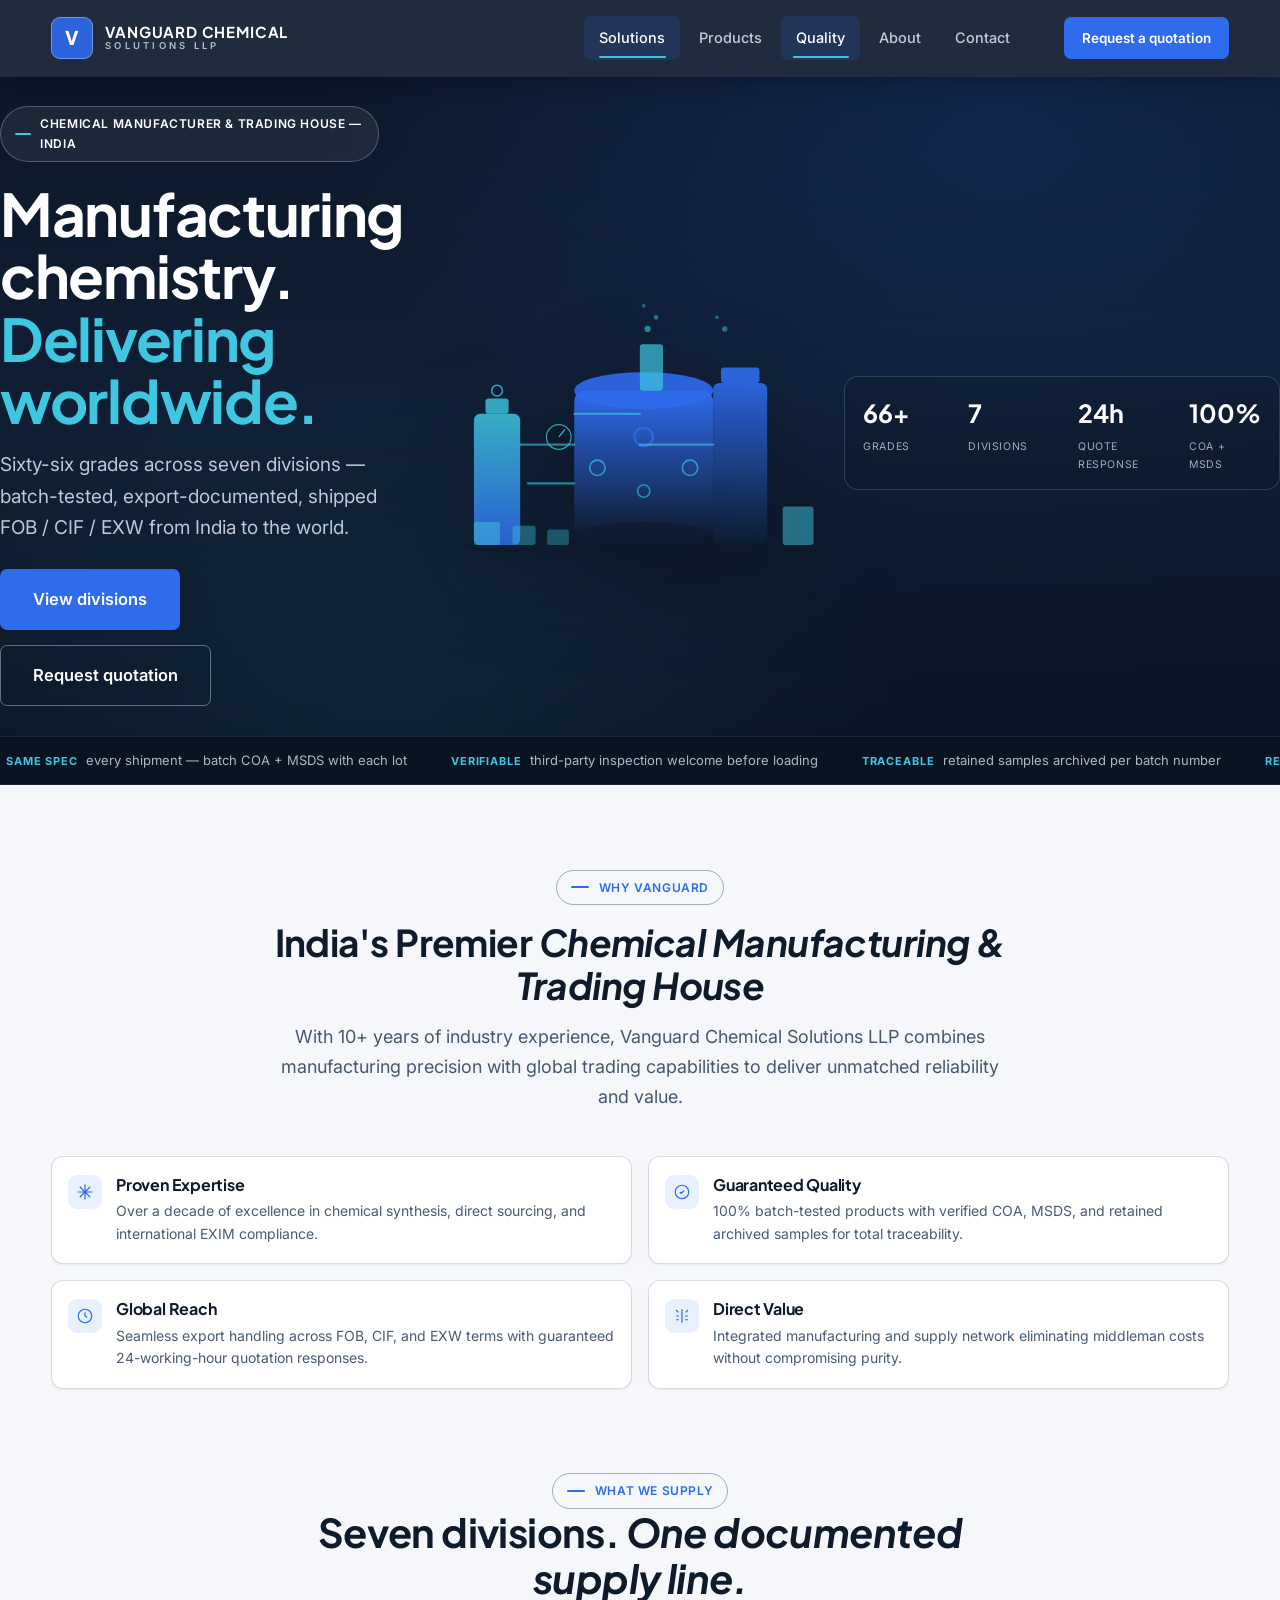
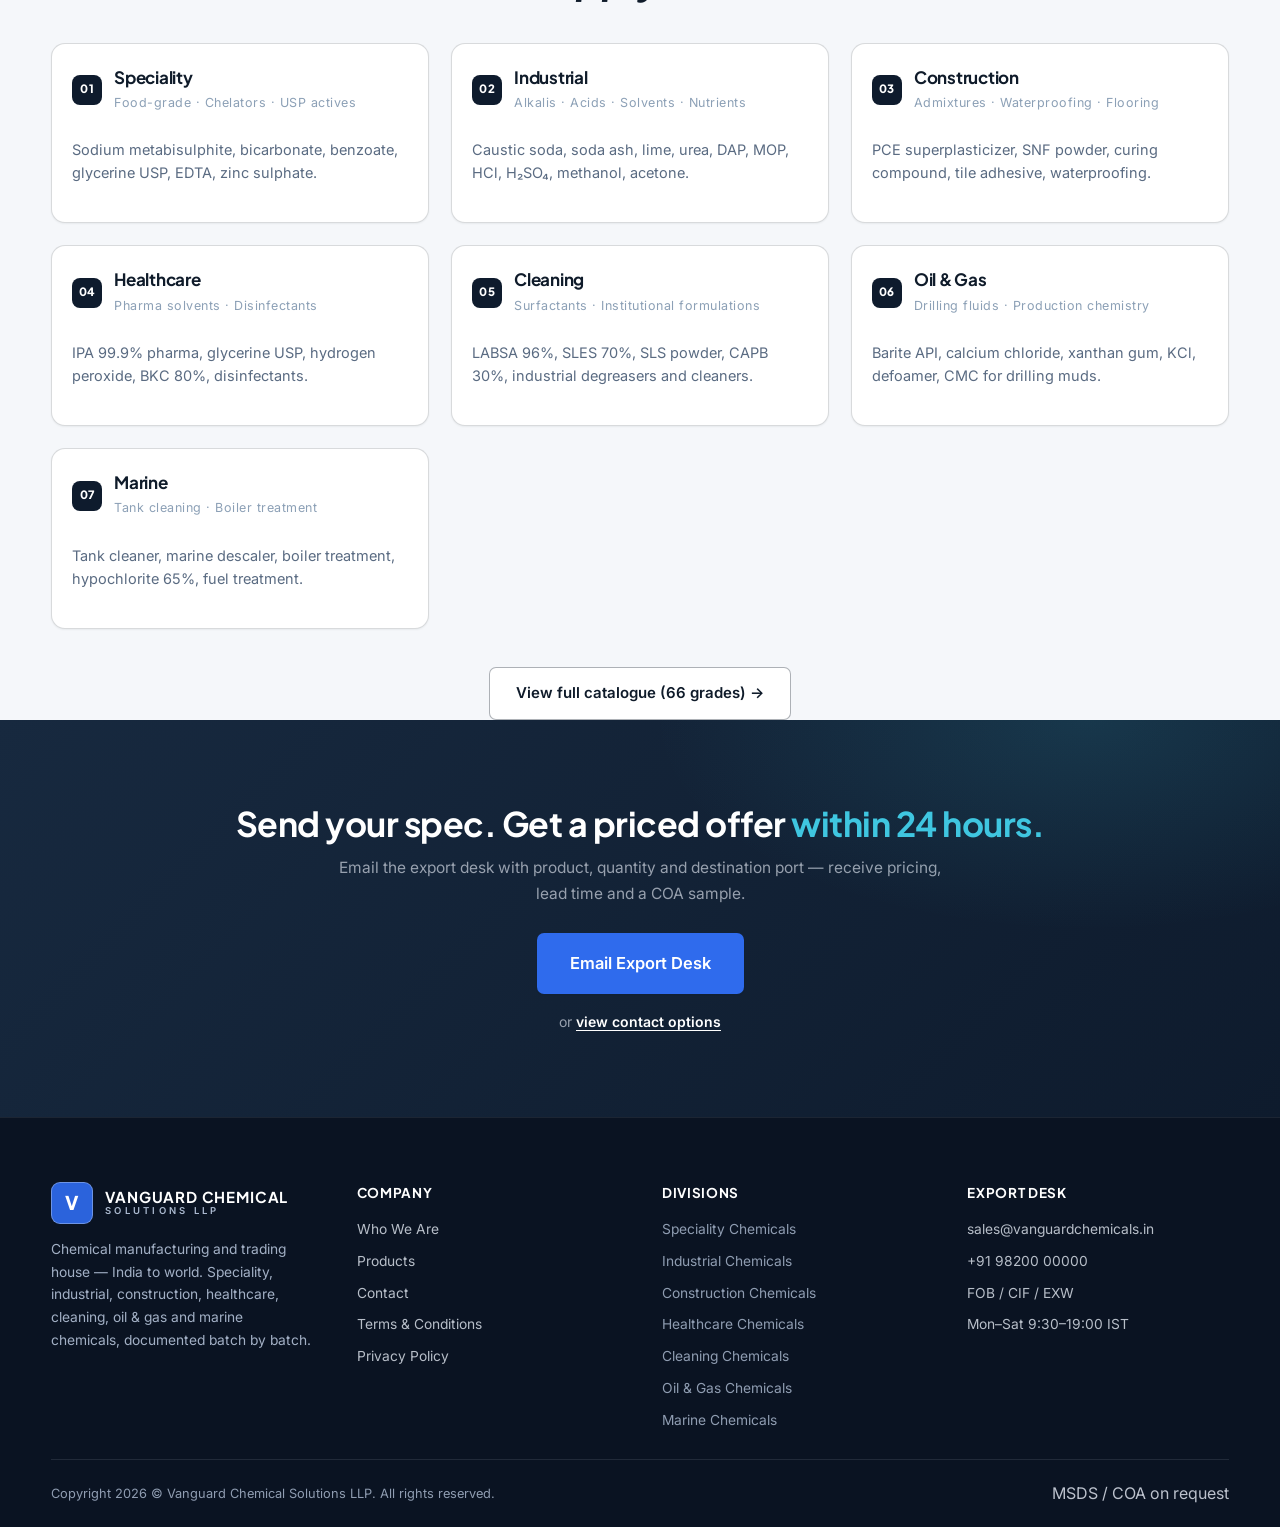
==== commit ff30c8c5: "Critical CSS fix: unclosed media query was hiding flagship styles on laptop The section-26 responsiv" ====
--- a/index.html
+++ b/index.html
@@ -18,7 +18,7 @@
 <link rel="preconnect" href="https://fonts.googleapis.com">
 <link rel="preconnect" href="https://fonts.gstatic.com" crossorigin>
 <link href="https://fonts.googleapis.com/css2?family=Inter:wght@300;400;500;600;700&family=Plus+Jakarta+Sans:wght@400;500;600;700;800&display=swap" rel="stylesheet">
-<link rel="stylesheet" href="styles.css?v=13">
+<link rel="stylesheet" href="styles.css?v=14">
 </head>
 <body class="home-body">
 <a class="skip-link" href="#main">Skip to main content</a>
@@ -148,10 +148,10 @@
         <p class="intro">With 10+ years of industry experience, Vanguard Chemical Solutions LLP combines manufacturing precision with global trading capabilities to deliver unmatched reliability and value.</p>
       </div>
       <div class="flagship-grid">
-        <div class="f-point"><div class="f-ico"><svg viewBox="0 0 24 24" fill="none" stroke="currentColor" stroke-width="1.6"><path d="M12 2v20M2 12h20M5 5l14 14M19 5L5 19"/></svg></div><div><h3>Proven Expertise</h3><p>Over a decade of excellence in chemical synthesis, direct sourcing, and international EXIM compliance.</p></div></div>
-        <div class="f-point"><div class="f-ico"><svg viewBox="0 0 24 24" fill="none" stroke="currentColor" stroke-width="1.6"><path d="M9 12l2 2 4-4M12 3a9 9 0 1 0 0 18 9 9 0 0 0 0-18z"/></svg></div><div><h3>Guaranteed Quality</h3><p>100% batch-tested products with verified COA, MSDS, and retained archived samples for total traceability.</p></div></div>
-        <div class="f-point"><div class="f-ico"><svg viewBox="0 0 24 24" fill="none" stroke="currentColor" stroke-width="1.6"><circle cx="12" cy="12" r="9"/><path d="M12 7v5l3 2"/></svg></div><div><h3>Global Reach</h3><p>Seamless export handling across FOB, CIF, and EXW terms with guaranteed 24-working-hour quotation responses.</p></div></div>
-        <div class="f-point"><div class="f-ico"><svg viewBox="0 0 24 24" fill="none" stroke="currentColor" stroke-width="1.6"><path d="M12 3v18M17 7l3-3M7 7L4 4M20 12h-4M8 12H4M20 17h-4M8 17H4"/></svg></div><div><h3>Direct Value</h3><p>Integrated manufacturing and supply network eliminating middleman costs without compromising purity.</p></div></div>
+        <div class="f-point"><div class="f-ico"><svg width="18" height="18" viewBox="0 0 24 24" fill="none" stroke="currentColor" stroke-width="1.6"><path d="M12 2v20M2 12h20M5 5l14 14M19 5L5 19"/></svg></div><div><h3>Proven Expertise</h3><p>Over a decade of excellence in chemical synthesis, direct sourcing, and international EXIM compliance.</p></div></div>
+        <div class="f-point"><div class="f-ico"><svg width="18" height="18" viewBox="0 0 24 24" fill="none" stroke="currentColor" stroke-width="1.6"><path d="M9 12l2 2 4-4M12 3a9 9 0 1 0 0 18 9 9 0 0 0 0-18z"/></svg></div><div><h3>Guaranteed Quality</h3><p>100% batch-tested products with verified COA, MSDS, and retained archived samples for total traceability.</p></div></div>
+        <div class="f-point"><div class="f-ico"><svg width="18" height="18" viewBox="0 0 24 24" fill="none" stroke="currentColor" stroke-width="1.6"><circle cx="12" cy="12" r="9"/><path d="M12 7v5l3 2"/></svg></div><div><h3>Global Reach</h3><p>Seamless export handling across FOB, CIF, and EXW terms with guaranteed 24-working-hour quotation responses.</p></div></div>
+        <div class="f-point"><div class="f-ico"><svg width="18" height="18" viewBox="0 0 24 24" fill="none" stroke="currentColor" stroke-width="1.6"><path d="M12 3v18M17 7l3-3M7 7L4 4M20 12h-4M8 12H4M20 17h-4M8 17H4"/></svg></div><div><h3>Direct Value</h3><p>Integrated manufacturing and supply network eliminating middleman costs without compromising purity.</p></div></div>
       </div>
     </div>
   </section>
--- a/styles.css
+++ b/styles.css
@@ -221,9 +221,9 @@
 
 /* Hero stats band */
 .hero-stats{position:relative;z-index:2;display:grid;grid-template-columns:repeat(4,1fr);gap:14px;margin-top:clamp(34px,5vw,54px);border:1px solid rgba(232,238,247,.16);border-radius:14px;background:rgba(14,27,45,.35);backdrop-filter:blur(6px)}
-.hstat{display:flex;flex-direction:column;padding:18px 20px}
-.hstat b{font-family:var(--font-display);font-size:clamp(22px,2.4vw,30px);font-weight:700;color:#fff;letter-spacing:0}
-.hstat span{font-size:11.5px;letter-spacing:.06em;color:rgba(200,215,238,.75);text-transform:uppercase;margin-top:4px}
+.hstat{display:flex;flex-direction:column;padding:16px 18px}
+.hstat b{font-family:var(--font-display);font-size:clamp(19px,2vw,25px);font-weight:700;color:#fff;letter-spacing:0}
+.hstat span{font-size:10.5px;letter-spacing:.06em;color:rgba(200,215,238,.78);text-transform:uppercase;margin-top:4px}
 @media(max-width:760px){
   .hero-inner{grid-template-columns:minmax(0,1fr);gap:clamp(20px,4vw,32px)}
   .hero-scene{aspect-ratio:4/3;max-height:320px}
@@ -636,6 +636,7 @@
 .stat strong{overflow-wrap:anywhere;word-break:break-word}
 @media(max-width:860px){
   .split-2{grid-template-columns:minmax(0,1fr);gap:22px}
+}
 
 /* ---------- 27. HOMEPAGE REDESIGN (short, visual-first) ---------- */
 .home-hero{min-height:min(660px,84vh)}
@@ -694,14 +695,14 @@
 .flagship .eyebrow{margin-bottom:16px}
 .flagship-head{max-width:820px;margin:0 auto clamp(30px,4vw,44px);text-align:center}
 .flagship-head h2{font-size:clamp(24px,3.1vw,37px);line-height:1.15}
-.flagship-head p.intro{color:var(--muted);font-size:clamp(15.5px,1.6vw,18px);max-width:720px;margin:16px auto 0}
+.flagship-head p.intro{color:#46586E;font-size:clamp(16px,1.7vw,18px);max-width:720px;margin:16px auto 0;line-height:1.65}
 .flagship-grid{display:grid;grid-template-columns:repeat(2,1fr);gap:16px}
 @media(max-width:620px){.flagship-grid{grid-template-columns:1fr}}
 .f-point{display:flex;gap:14px;align-items:flex-start;background:var(--surface);border:1px solid var(--line);border-radius:12px;padding:18px 16px;box-shadow:var(--shadow-sm)}
 .f-ico{flex-shrink:0;width:34px;height:34px;border-radius:9px;display:grid;place-items:center;background:rgba(47,107,237,.1);color:var(--blue)}
 .f-ico svg{width:18px;height:18px}
-.f-point h3{font-size:15.5px;margin-bottom:4px}
-.f-point p{font-size:13px;color:var(--muted);line-height:1.5;margin:0}
+.f-point h3{font-size:16px;margin-bottom:5px;font-weight:700}
+.f-point p{font-size:14px;color:#4A5B70;line-height:1.6;margin:0}
 
 /* ---------- 30. LIGHT STAT CARDS (about quick facts) ---------- */
 .stat-light{display:flex;flex-direction:column;min-width:0;padding:18px 20px;border:1px solid var(--line);border-radius:12px;background:var(--surface);box-shadow:var(--shadow-sm)}
@@ -737,7 +738,6 @@
 .cards-navy .card-icon{width:32px;height:32px;border-radius:9px;background:rgba(63,198,224,.16);color:var(--cyan)}
 .cards-navy .card-icon svg{width:17px;height:17px}
 .cards-navy .card:hover{border-color:rgba(63,198,224,.55);transform:translateY(-3px)}
-}
 .grid-4{display:grid;gap:var(--s-6);grid-template-columns:repeat(4,minmax(0,1fr))}
 @media(max-width:900px){.grid-4{grid-template-columns:repeat(2,minmax(0,1fr));gap:16px}}
 @media(max-width:560px){.grid-4{grid-template-columns:minmax(0,1fr)}}
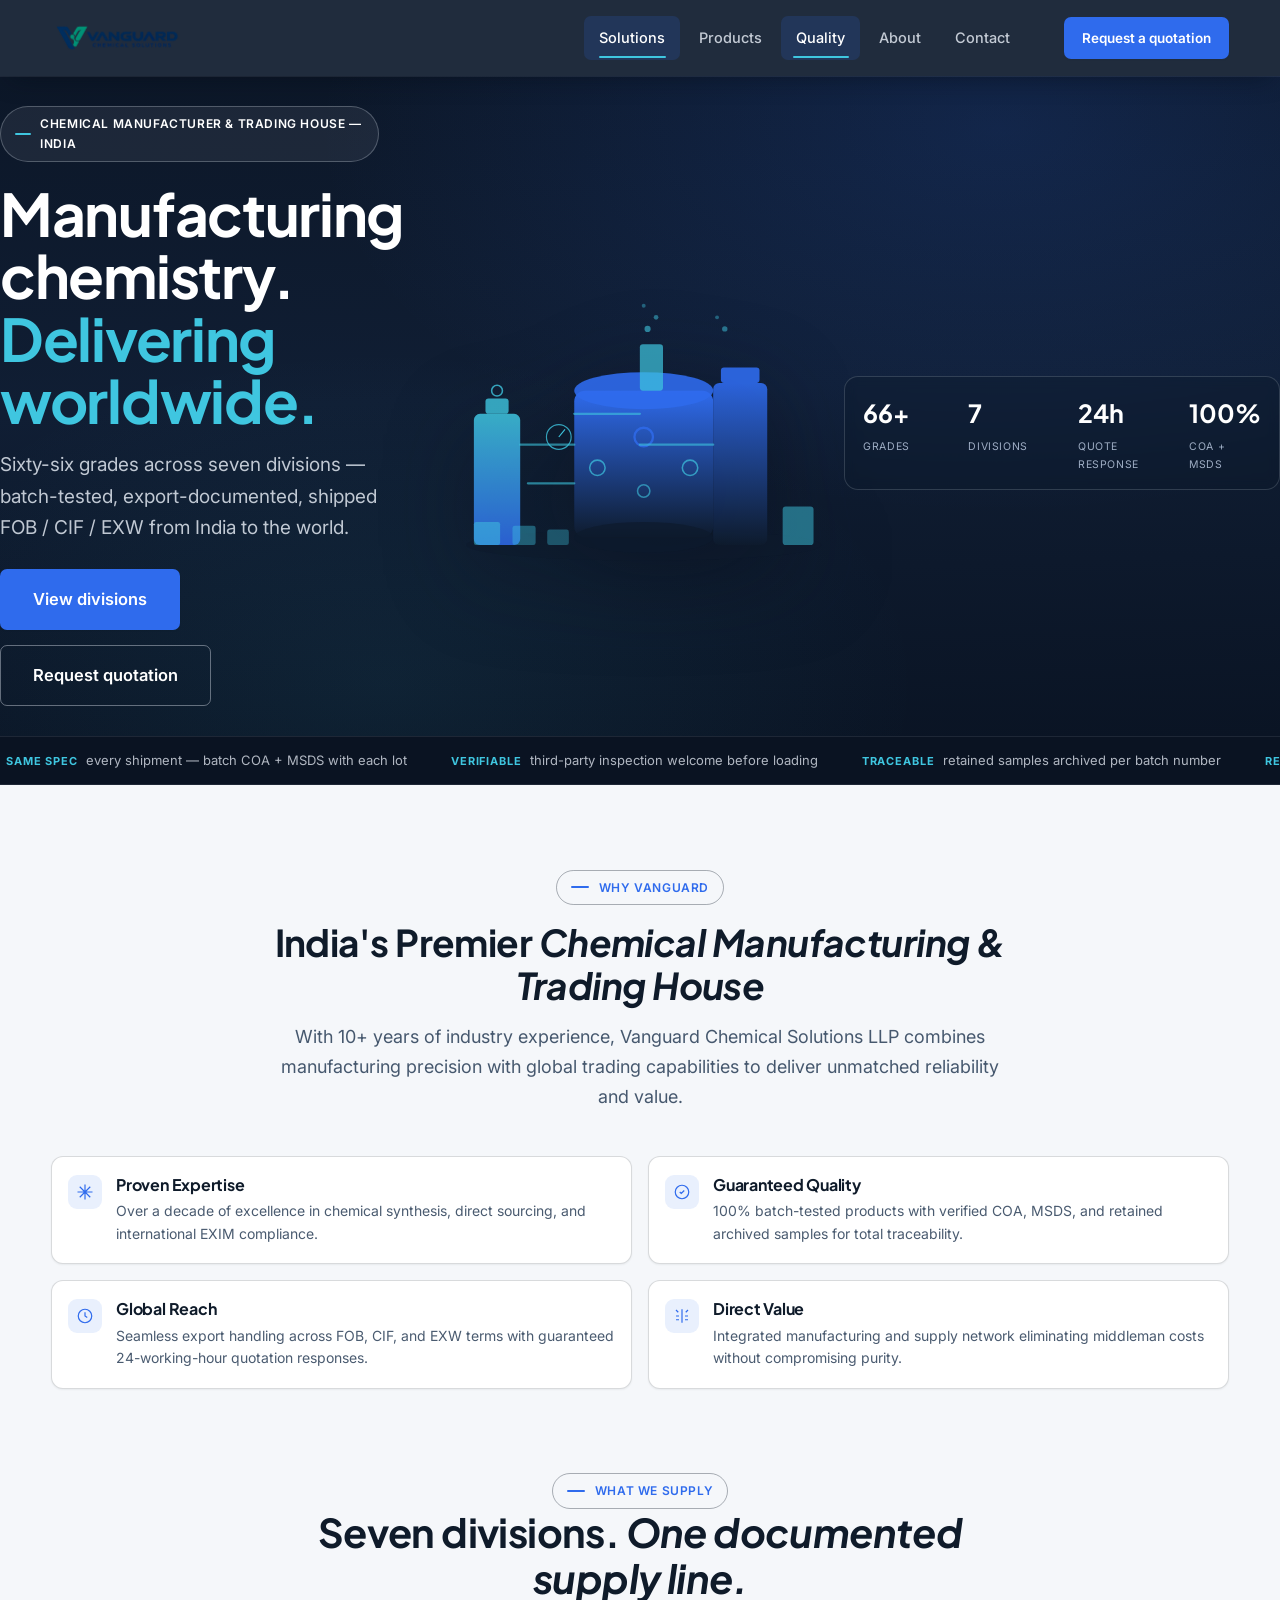
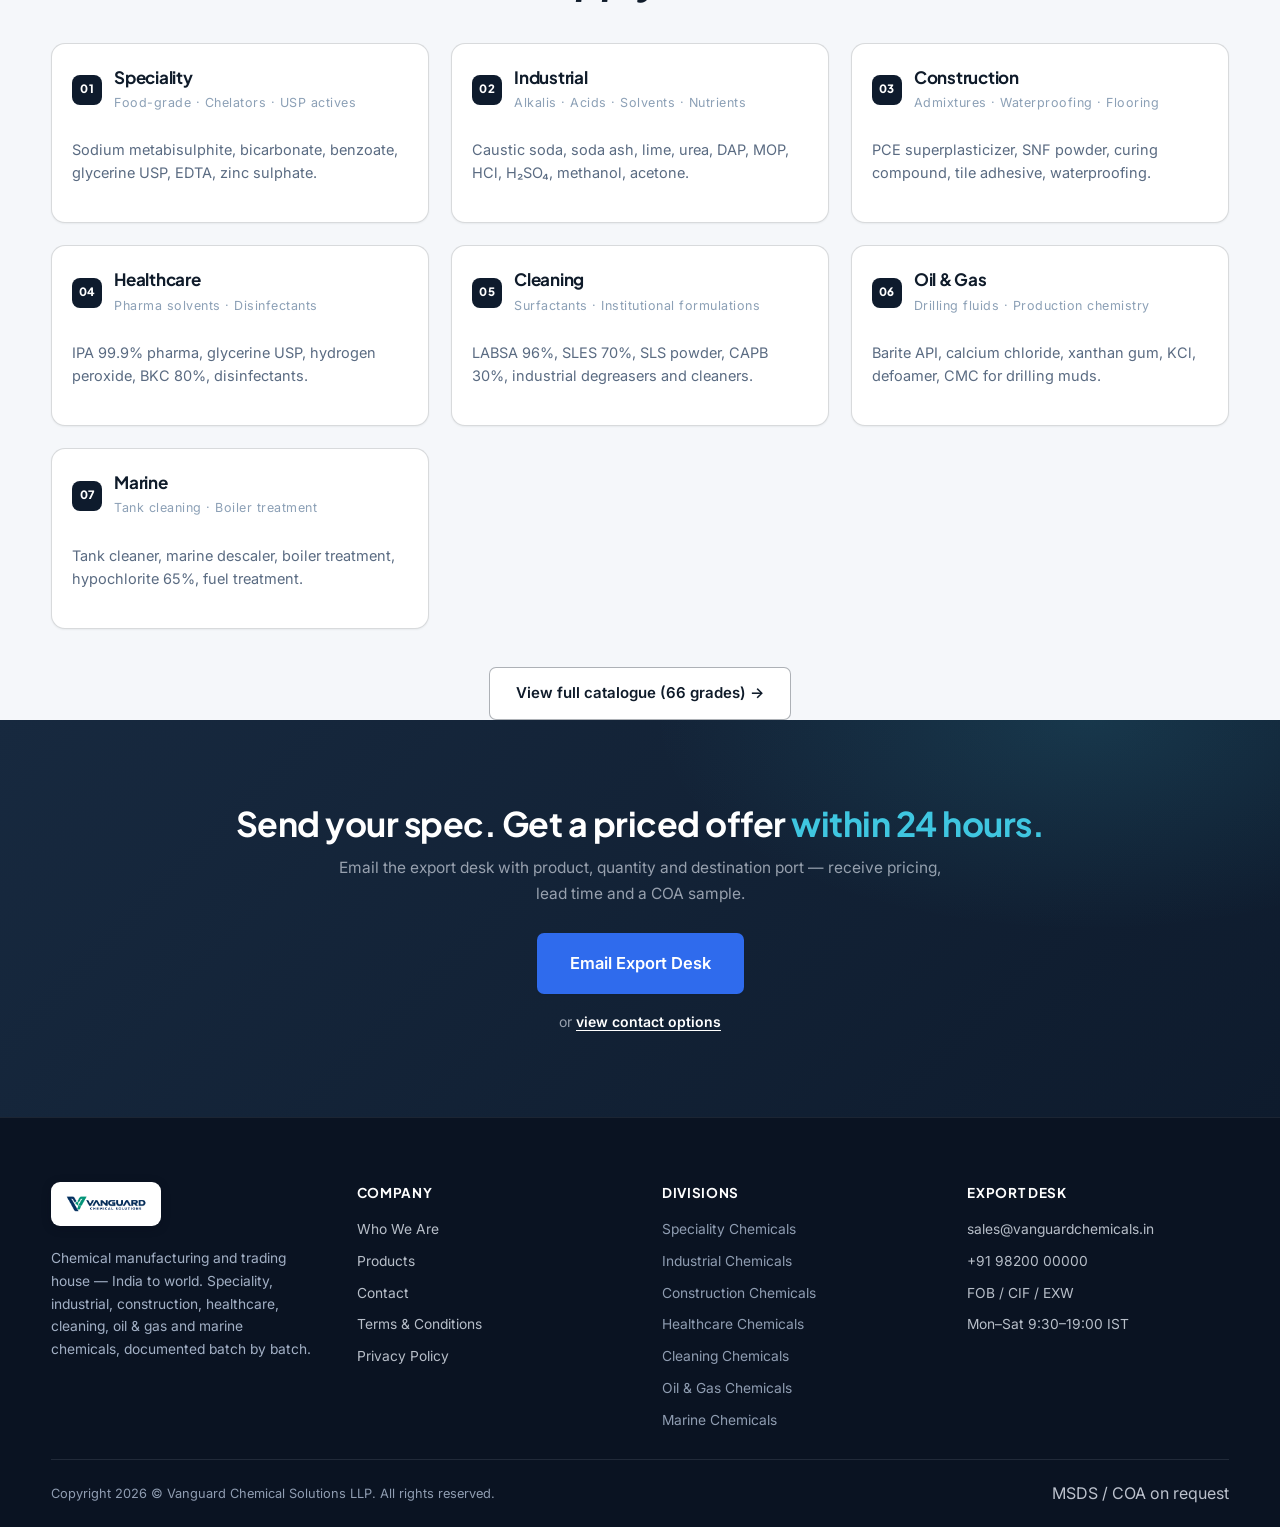
==== commit 71401345: "Adopt the Vanguard Chemical Solutions logo PNG across the site The provided logo (navy + teal V mark" ====
--- a/index.html
+++ b/index.html
@@ -18,7 +18,7 @@
 <link rel="preconnect" href="https://fonts.googleapis.com">
 <link rel="preconnect" href="https://fonts.gstatic.com" crossorigin>
 <link href="https://fonts.googleapis.com/css2?family=Inter:wght@300;400;500;600;700&family=Plus+Jakarta+Sans:wght@400;500;600;700;800&display=swap" rel="stylesheet">
-<link rel="stylesheet" href="styles.css?v=14">
+<link rel="stylesheet" href="styles.css?v=15">
 </head>
 <body class="home-body">
 <a class="skip-link" href="#main">Skip to main content</a>
@@ -38,8 +38,7 @@
 <header class="site-header">
   <div class="header-inner container">
     <a class="brand" href="index.html" aria-label="Vanguard Chemical Solutions — home">
-      <span class="brand-mark" aria-hidden="true">V</span>
-      <span class="brand-txt"><b>VANGUARD CHEMICAL</b><small>Solutions LLP</small></span>
+      <img class="brand-logo" src="logo.png?v=2" alt="Vanguard Chemical Solutions LLP">
     </a>
     <nav class="nav-links" aria-label="Primary navigation">
       <a href="index.html#divisions">Solutions</a>
@@ -192,8 +191,7 @@
   <div class="footer-grid container">
     <div class="footer-brand">
       <a class="brand" href="index.html" aria-label="Vanguard Chemical Solutions — home">
-        <span class="brand-mark" aria-hidden="true">V</span>
-        <span class="brand-txt"><b>VANGUARD CHEMICAL</b><small>Solutions LLP</small></span>
+        <img class="brand-logo" src="logo.png?v=2" alt="Vanguard Chemical Solutions LLP">
       </a>
       <p>Chemical manufacturing and trading house — India to world. Speciality, industrial, construction, healthcare, cleaning, oil &amp; gas and marine chemicals, documented batch by batch.</p>
     </div>
--- a/styles.css
+++ b/styles.css
@@ -138,8 +138,9 @@
   box-shadow:0 1px 0 rgba(232,238,247,.08),0 12px 24px -12px rgba(6,12,24,.55)}
 .header-inner{display:flex;align-items:center;gap:clamp(16px,3vw,40px);min-height:var(--header-h)}
 .brand{display:inline-flex;align-items:center;gap:12px;text-decoration:none;flex-shrink:0}
-.brand-mark{display:grid;place-items:center;width:42px;height:42px;border-radius:9px;border:1px solid rgba(232,238,247,.35);
-  font-family:var(--font-display);font-weight:800;font-size:19px;color:#fff;background:rgba(47,107,237,.92);letter-spacing:0}
+.brand-logo{display:block;height:46px;width:auto;border-radius:6px}
+.site-footer .brand-logo{height:44px;background:#fff;padding:7px 12px;border-radius:9px;box-shadow:0 2px 10px rgba(6,12,24,.28)}
+@media(max-width:520px){.brand-logo{height:38px}.site-footer .brand-logo{height:36px;padding:6px 10px}}
 .brand-txt{display:flex;flex-direction:column;line-height:1.12}
 .brand-txt b{font-family:var(--font-display);font-size:15px;font-weight:700;letter-spacing:.055em;color:#fff}
 .brand-txt small{font-size:9.5px;letter-spacing:.34em;text-transform:uppercase;color:rgba(200,215,238,.85);font-weight:600}
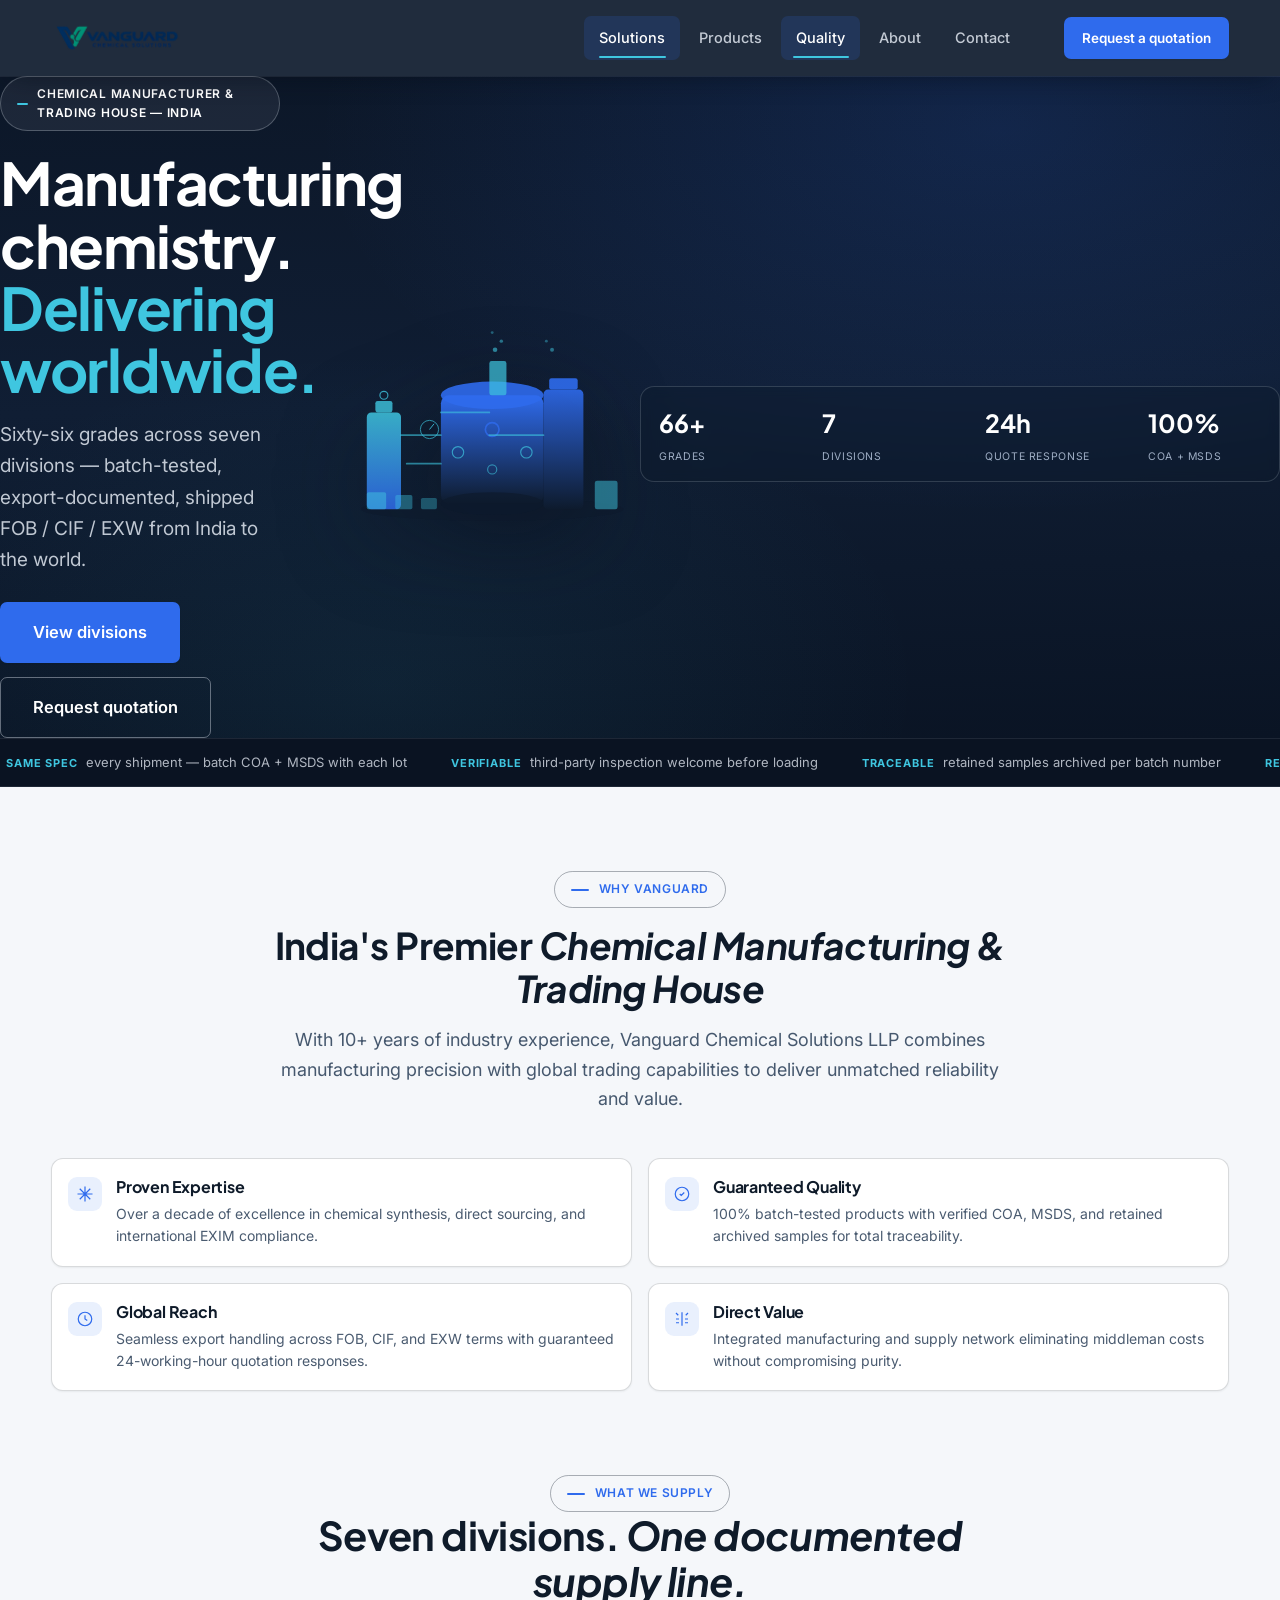
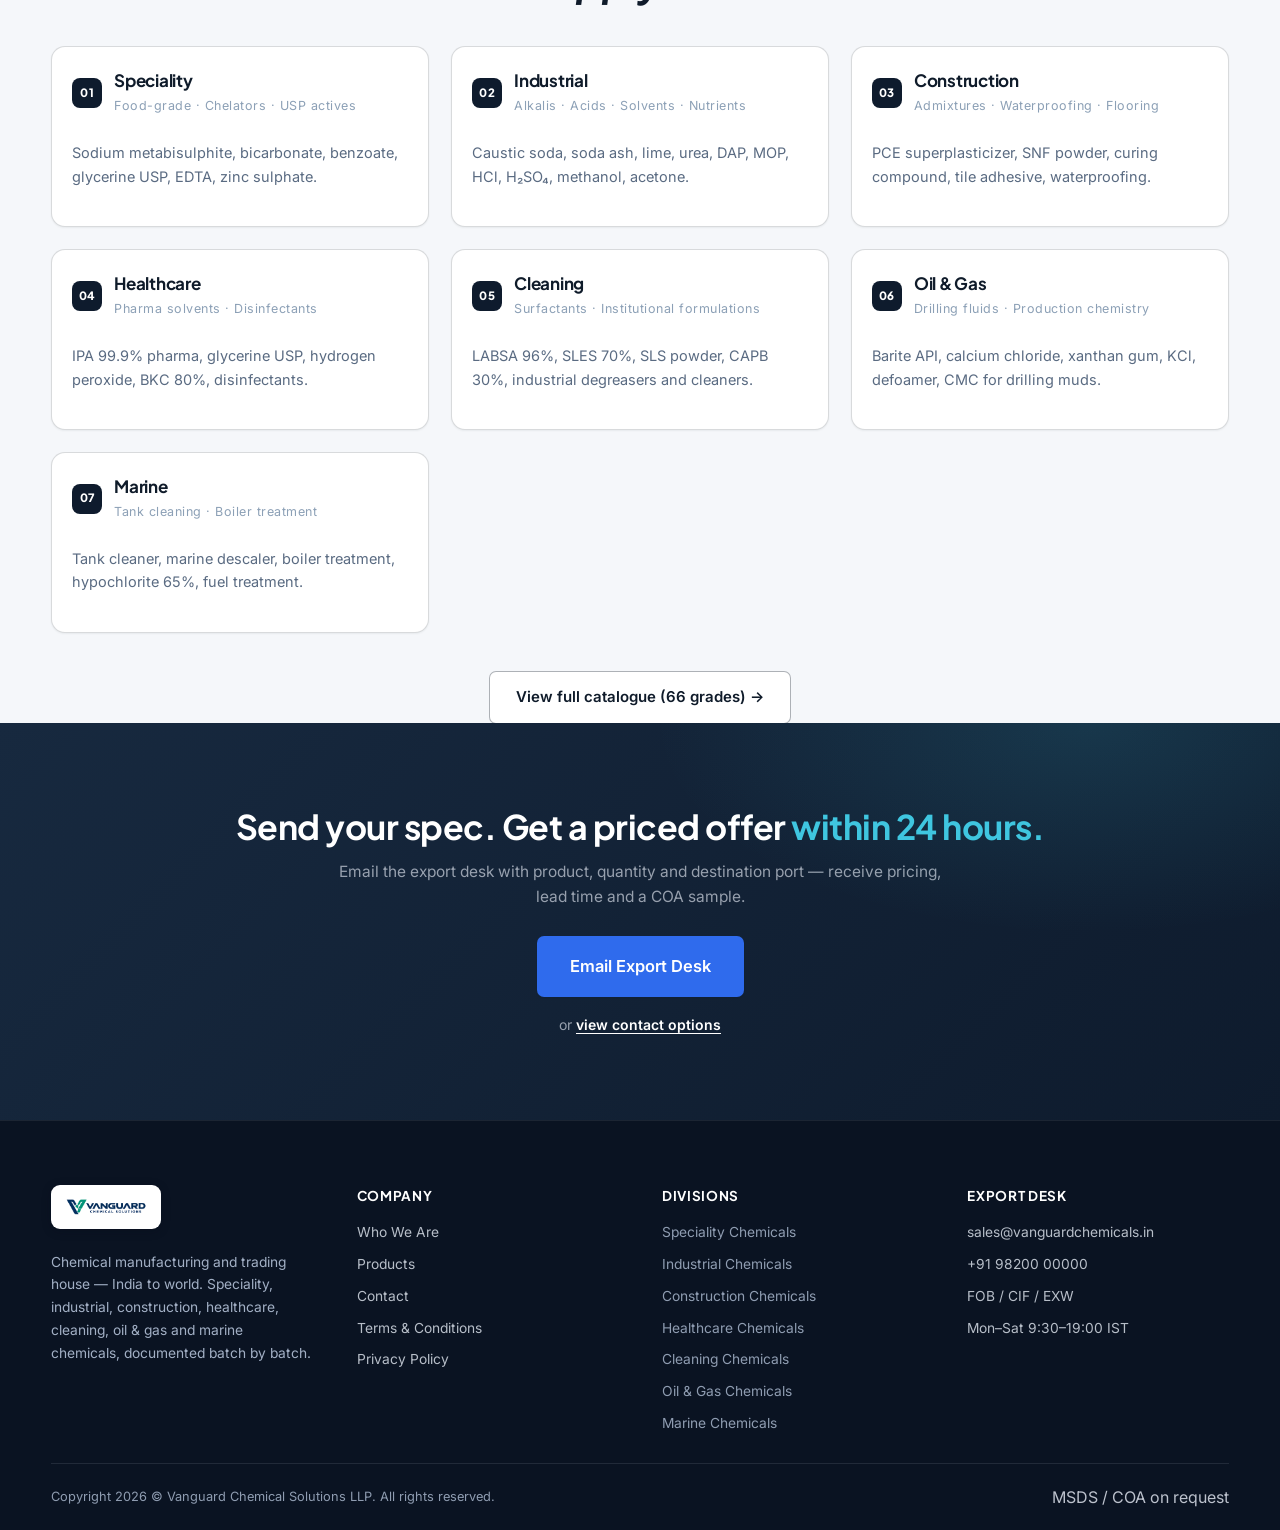
==== commit 1ee928bd: "Mobile spacing fix: hero stats band no longer touches screen edges; eyebrow leading - Home hero stat" ====
--- a/index.html
+++ b/index.html
@@ -18,7 +18,7 @@
 <link rel="preconnect" href="https://fonts.googleapis.com">
 <link rel="preconnect" href="https://fonts.gstatic.com" crossorigin>
 <link href="https://fonts.googleapis.com/css2?family=Inter:wght@300;400;500;600;700&family=Plus+Jakarta+Sans:wght@400;500;600;700;800&display=swap" rel="stylesheet">
-<link rel="stylesheet" href="styles.css?v=15">
+<link rel="stylesheet" href="styles.css?v=16">
 </head>
 <body class="home-body">
 <a class="skip-link" href="#main">Skip to main content</a>
@@ -118,11 +118,13 @@
         </svg>
       </div>
     </div>
-    <div class="hero-stats">
-      <div class="hstat"><b>66+</b><span>Grades</span></div>
-      <div class="hstat"><b>7</b><span>Divisions</span></div>
-      <div class="hstat"><b>24h</b><span>Quote response</span></div>
-      <div class="hstat"><b>100%</b><span>COA + MSDS</span></div>
+    <div class="container">
+      <div class="hero-stats">
+        <div class="hstat"><b>66+</b><span>Grades</span></div>
+        <div class="hstat"><b>7</b><span>Divisions</span></div>
+        <div class="hstat"><b>24h</b><span>Quote response</span></div>
+        <div class="hstat"><b>100%</b><span>COA + MSDS</span></div>
+      </div>
     </div>
   </section>
 
--- a/styles.css
+++ b/styles.css
@@ -97,8 +97,8 @@
 .section{position:relative;padding:var(--section-pad) 0;scroll-margin-top:calc(var(--header-h) + 8px)}
 .section--slim{padding:clamp(48px,7vw,80px) 0}
 .container--wide{width:min(1380px,94%);margin:0 auto}
-.eyebrow{display:inline-flex;align-items:center;gap:10px;padding:7px 14px;border:1px solid var(--line-strong);
-  border-radius:var(--radius-pill);font-size:12px;letter-spacing:.05em;font-weight:600;color:var(--blue);text-transform:uppercase}
+.eyebrow{display:inline-flex;align-items:center;gap:10px;padding:8px 16px;border:1px solid var(--line-strong);
+  border-radius:var(--radius-pill);font-size:12px;letter-spacing:.05em;line-height:1.55;font-weight:600;color:var(--blue);text-transform:uppercase}
 .eyebrow::before{content:"";width:18px;height:2px;border-radius:2px;background:var(--blue)}
 .on-dark .eyebrow{color:#fff;border-color:rgba(232,238,247,.28);background:rgba(232,238,247,.08)}
 .on-dark .eyebrow::before{background:var(--cyan)}
@@ -199,8 +199,8 @@
 .hero-glow{position:absolute;inset:0;pointer-events:none;opacity:.5}
 .hero-inner{position:relative;z-index:2;display:grid;grid-template-columns:minmax(0,1fr) minmax(0,1.06fr);gap:clamp(28px,5vw,64px);align-items:center}
 .hero-copy{position:relative;z-index:3}
-.hero-eyebrow{display:inline-flex;align-items:center;gap:9px;padding:7px 14px;border:1px solid rgba(232,238,247,.26);
-  border-radius:var(--radius-pill);font-size:12px;letter-spacing:.05em;font-weight:600;color:#fff;text-transform:uppercase;background:rgba(232,238,247,.07)}
+.hero-eyebrow{display:inline-flex;align-items:center;gap:9px;padding:8px 16px;border:1px solid rgba(232,238,247,.26);
+  border-radius:var(--radius-pill);font-size:12px;letter-spacing:.06em;line-height:1.55;font-weight:600;color:#fff;text-transform:uppercase;background:rgba(232,238,247,.07)}
 .hero-eyebrow::before{content:"";width:18px;height:2px;border-radius:2px;background:var(--cyan)}
 .hero h1{color:#fff;font-size:clamp(34px,4.6vw,60px);line-height:1.06;letter-spacing:-.022em;margin:20px 0 18px}
 .hero h1 em{font-style:normal;color:var(--cyan)}
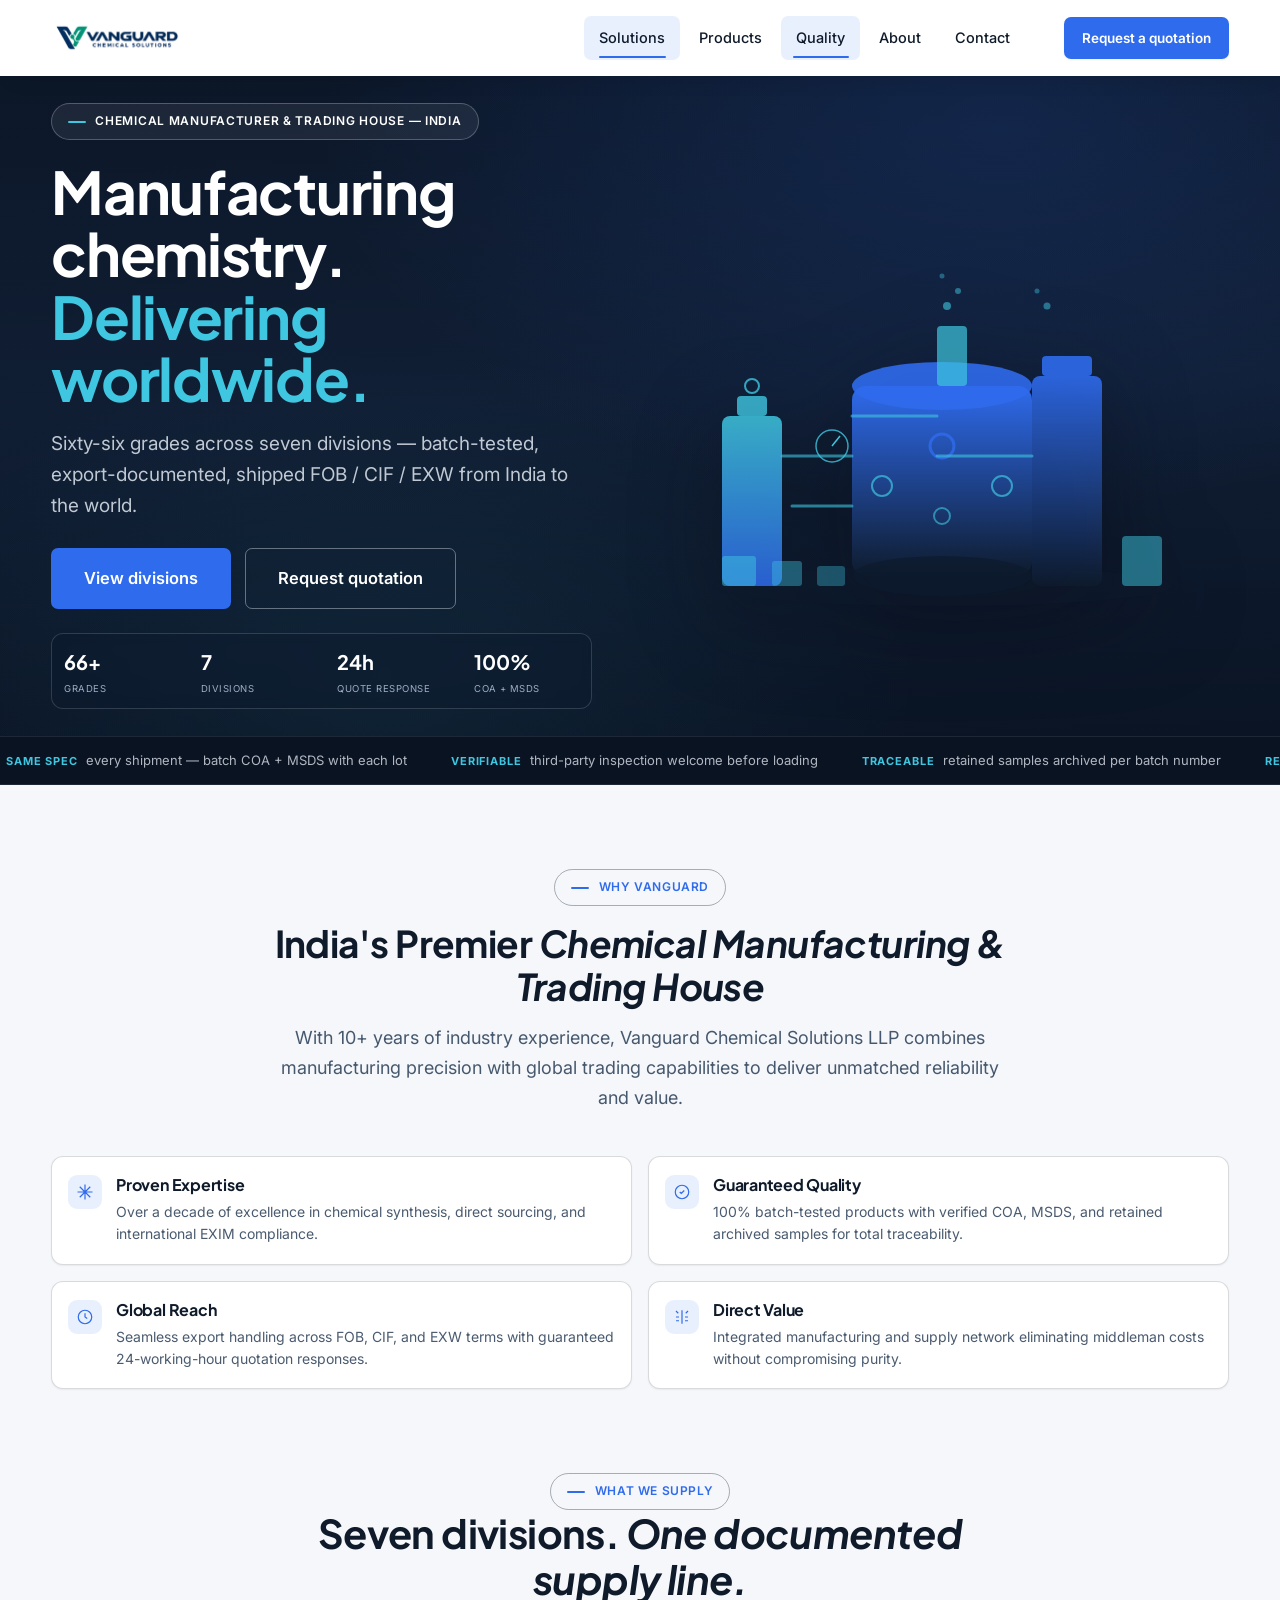
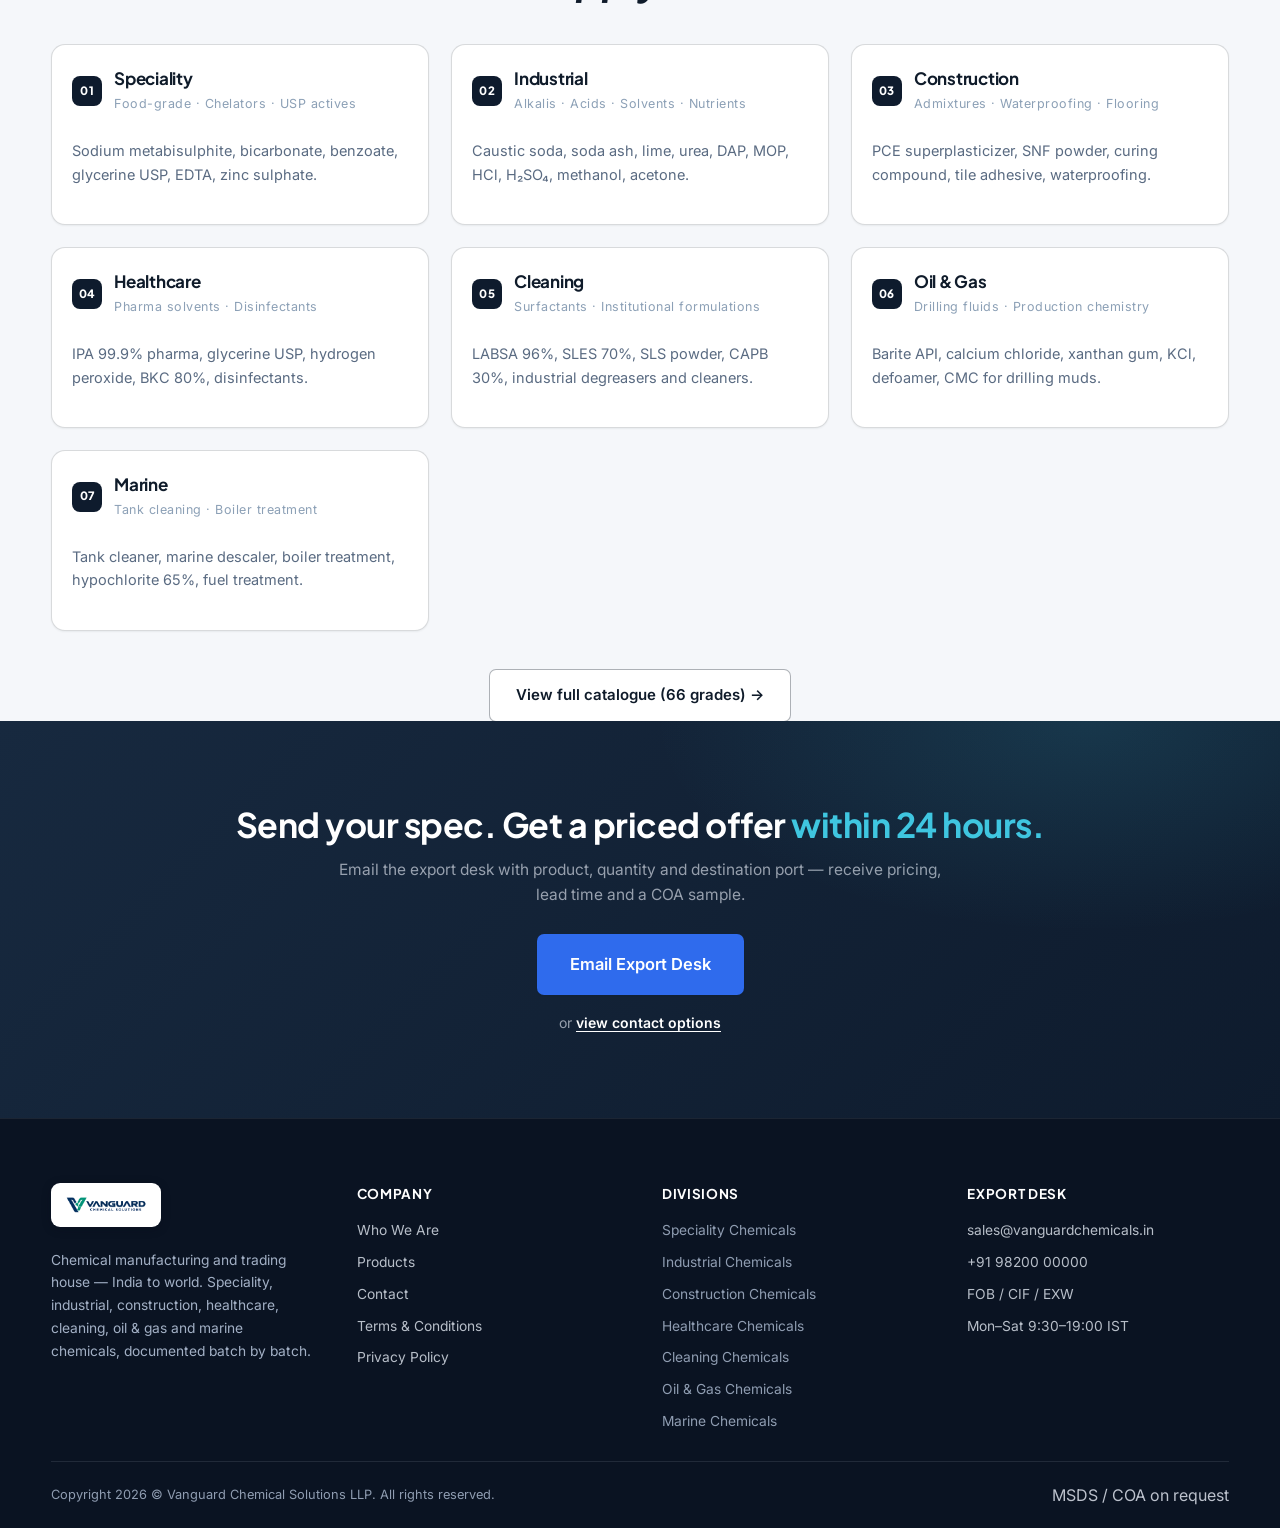
==== commit 6cb663fe: "White header for logo clarity, hero stats into the copy column, wider mobile gutters - Header was na" ====
--- a/index.html
+++ b/index.html
@@ -18,7 +18,7 @@
 <link rel="preconnect" href="https://fonts.googleapis.com">
 <link rel="preconnect" href="https://fonts.gstatic.com" crossorigin>
 <link href="https://fonts.googleapis.com/css2?family=Inter:wght@300;400;500;600;700&family=Plus+Jakarta+Sans:wght@400;500;600;700;800&display=swap" rel="stylesheet">
-<link rel="stylesheet" href="styles.css?v=16">
+<link rel="stylesheet" href="styles.css?v=17">
 </head>
 <body class="home-body">
 <a class="skip-link" href="#main">Skip to main content</a>
@@ -66,6 +66,12 @@
         <div class="hero-cta">
           <a class="btn btn-primary btn-lg" href="#divisions">View divisions</a>
           <a class="btn btn-outline-light btn-lg" href="mailto:sales@vanguardchemicals.in?subject=Request%20a%20Quotation%20-%20Vanguard%20Chemical%20Solutions&body=">Request quotation</a>
+        </div>
+        <div class="hero-stats">
+          <div class="hstat"><b>66+</b><span>Grades</span></div>
+          <div class="hstat"><b>7</b><span>Divisions</span></div>
+          <div class="hstat"><b>24h</b><span>Quote response</span></div>
+          <div class="hstat"><b>100%</b><span>COA + MSDS</span></div>
         </div>
       </div>
       <div class="hero-scene" data-static="1" aria-hidden="true">
@@ -118,14 +124,6 @@
         </svg>
       </div>
     </div>
-    <div class="container">
-      <div class="hero-stats">
-        <div class="hstat"><b>66+</b><span>Grades</span></div>
-        <div class="hstat"><b>7</b><span>Divisions</span></div>
-        <div class="hstat"><b>24h</b><span>Quote response</span></div>
-        <div class="hstat"><b>100%</b><span>COA + MSDS</span></div>
-      </div>
-    </div>
   </section>
 
   <!-- TRUST TICKER -->
--- a/styles.css
+++ b/styles.css
@@ -94,6 +94,7 @@
 
 /* ---------- 4. LAYOUT PRIMITIVES ---------- */
 .container{width:min(var(--container),92%);margin:0 auto}
+@media(max-width:760px){.container{width:calc(100% - 40px)}}
 .section{position:relative;padding:var(--section-pad) 0;scroll-margin-top:calc(var(--header-h) + 8px)}
 .section--slim{padding:clamp(48px,7vw,80px) 0}
 .container--wide{width:min(1380px,94%);margin:0 auto}
@@ -134,8 +135,8 @@
 .visually-hidden{position:absolute;width:1px;height:1px;overflow:hidden;clip:rect(0 0 0 0);white-space:nowrap}
 
 /* ---------- 7. SITE HEADER ---------- */
-.site-header{position:sticky;top:0;z-index:120;
-  box-shadow:0 1px 0 rgba(232,238,247,.08),0 12px 24px -12px rgba(6,12,24,.55)}
+.site-header{position:sticky;top:0;z-index:120;background:#fff;
+  box-shadow:0 1px 0 var(--line-soft),0 10px 24px -14px rgba(6,12,24,.22)}
 .header-inner{display:flex;align-items:center;gap:clamp(16px,3vw,40px);min-height:var(--header-h)}
 .brand{display:inline-flex;align-items:center;gap:12px;text-decoration:none;flex-shrink:0}
 .brand-logo{display:block;height:46px;width:auto;border-radius:6px}
@@ -145,18 +146,18 @@
 .brand-txt b{font-family:var(--font-display);font-size:15px;font-weight:700;letter-spacing:.055em;color:#fff}
 .brand-txt small{font-size:9.5px;letter-spacing:.34em;text-transform:uppercase;color:rgba(200,215,238,.85);font-weight:600}
 .nav-links{display:flex;align-items:center;gap:4px;margin-left:auto}
-.nav-links a{position:relative;padding:10px 15px;border-radius:7px;color:rgba(232,238,247,.82);font-size:14.5px;font-weight:500;transition:color .16s ease,background .16s ease}
-.nav-links a:hover{color:#fff;background:rgba(232,238,247,.08)}
-.nav-links a.active{color:#fff;background:rgba(47,107,237,.16)}
-.nav-links a.active::after{content:"";position:absolute;left:15%;right:15%;bottom:2px;height:2px;border-radius:2px;background:var(--cyan)}
+.nav-links a{position:relative;padding:10px 15px;border-radius:7px;color:var(--text);font-size:14.5px;font-weight:500;transition:color .16s ease,background .16s ease}
+.nav-links a:hover{color:var(--navy);background:rgba(15,27,42,.05)}
+.nav-links a.active{color:var(--navy);background:rgba(47,107,237,.1)}
+.nav-links a.active::after{content:"";position:absolute;left:15%;right:15%;bottom:2px;height:2px;border-radius:2px;background:var(--blue)}
 .header-cta{flex-shrink:0}
 
 /* Burger (mobile) */
-.burger{display:none;align-items:center;justify-content:center;width:46px;height:46px;border:1px solid rgba(232,238,247,.25);
-  border-radius:9px;background:rgba(232,238,247,.06);color:#fff;cursor:pointer;position:relative;z-index:130;padding:0}
+.burger{display:none;align-items:center;justify-content:center;width:46px;height:46px;border:1px solid var(--line);
+  border-radius:9px;background:rgba(15,27,42,.04);color:var(--navy);cursor:pointer;position:relative;z-index:130;padding:0}
 /* ---------- 21. BURGER ICON (3-bar) ---------- */
-.burger span{position:relative;display:block;width:20px;height:2px;background:#fff;border-radius:2px}
-.burger span::before,.burger span::after{content:"";position:absolute;left:0;width:20px;height:2px;background:#fff;border-radius:2px}
+.burger span{position:relative;display:block;width:20px;height:2px;background:var(--navy);border-radius:2px}
+.burger span::before,.burger span::after{content:"";position:absolute;left:0;width:20px;height:2px;background:var(--navy);border-radius:2px}
 .burger span::before{top:-6px}
 .burger span::after{top:6px}
 .burger[aria-expanded="true"] span{background:transparent}
@@ -180,11 +181,11 @@
 
 /* Header states */
 @media(min-width:981px){
-  .site-header{background:rgba(14,27,45,.92);backdrop-filter:blur(10px)}
-  .site-header.is-solid{background:var(--navy);box-shadow:0 1px 0 rgba(232,238,247,.08),0 14px 26px -12px rgba(6,12,24,.6)}
+  .site-header{background:rgba(255,255,255,.96);backdrop-filter:blur(10px)}
+  .site-header.is-solid{background:#fff;box-shadow:0 1px 0 var(--line-soft),0 12px 26px -14px rgba(6,12,24,.26)}
 }
 @media(max-width:980px){
-  .site-header{background:var(--navy)}
+  .site-header{background:#fff}
   .nav-links,.header-cta{display:none}
   .burger{display:inline-flex;margin-left:auto}
   .brand-txt b{font-size:14px}
@@ -220,11 +221,11 @@
 .hero-scene-badges{display:flex;gap:10px;flex-wrap:wrap;margin-top:14px}
 .hero-scene-badges span{font-size:12px;letter-spacing:.04em;color:rgba(232,238,247,.66);border:1px solid rgba(232,238,247,.2);padding:6px 12px;border-radius:var(--radius-pill);background:rgba(232,238,247,.05)}
 
-/* Hero stats band */
-.hero-stats{position:relative;z-index:2;display:grid;grid-template-columns:repeat(4,1fr);gap:14px;margin-top:clamp(34px,5vw,54px);border:1px solid rgba(232,238,247,.16);border-radius:14px;background:rgba(14,27,45,.35);backdrop-filter:blur(6px)}
-.hstat{display:flex;flex-direction:column;padding:16px 18px}
-.hstat b{font-family:var(--font-display);font-size:clamp(19px,2vw,25px);font-weight:700;color:#fff;letter-spacing:0}
-.hstat span{font-size:10.5px;letter-spacing:.06em;color:rgba(200,215,238,.78);text-transform:uppercase;margin-top:4px}
+/* Hero stats band (inside the copy column, left of the image) */
+.hero-stats{position:relative;z-index:2;display:grid;grid-template-columns:repeat(4,1fr);gap:8px;margin-top:24px;border:1px solid rgba(232,238,247,.16);border-radius:12px;background:rgba(14,27,45,.4);backdrop-filter:blur(6px)}
+.hstat{display:flex;flex-direction:column;padding:11px 12px}
+.hstat b{font-family:var(--font-display);font-size:clamp(16px,1.8vw,20px);font-weight:700;color:#fff;letter-spacing:0}
+.hstat span{font-size:9.5px;letter-spacing:.05em;color:rgba(200,215,238,.78);text-transform:uppercase;margin-top:3px}
 @media(max-width:760px){
   .hero-inner{grid-template-columns:minmax(0,1fr);gap:clamp(20px,4vw,32px)}
   .hero-scene{aspect-ratio:4/3;max-height:320px}
@@ -501,13 +502,13 @@
   .footer-bottom{gap:10px}
   .to-top{bottom:64px}
   .search-input{padding:12px 14px}
-  .hstat{padding:14px 14px}
-  .hero-stats{gap:10px}
+  .hstat{padding:10px}
+  .hero-stats{gap:7px}
 }
 @media(max-width:420px){
-  .hstat b{font-size:21px}
-  .hstat span{font-size:10.5px}
-  .hero-stats{gap:8px;border-radius:12px}
+  .hstat b{font-size:16px}
+  .hstat span{font-size:9px}
+  .hero-stats{gap:6px;border-radius:11px}
   .q-doc{font-size:13.5px}
   .quote-form{padding:22px 18px}
   .footer-col{font-size:13px}
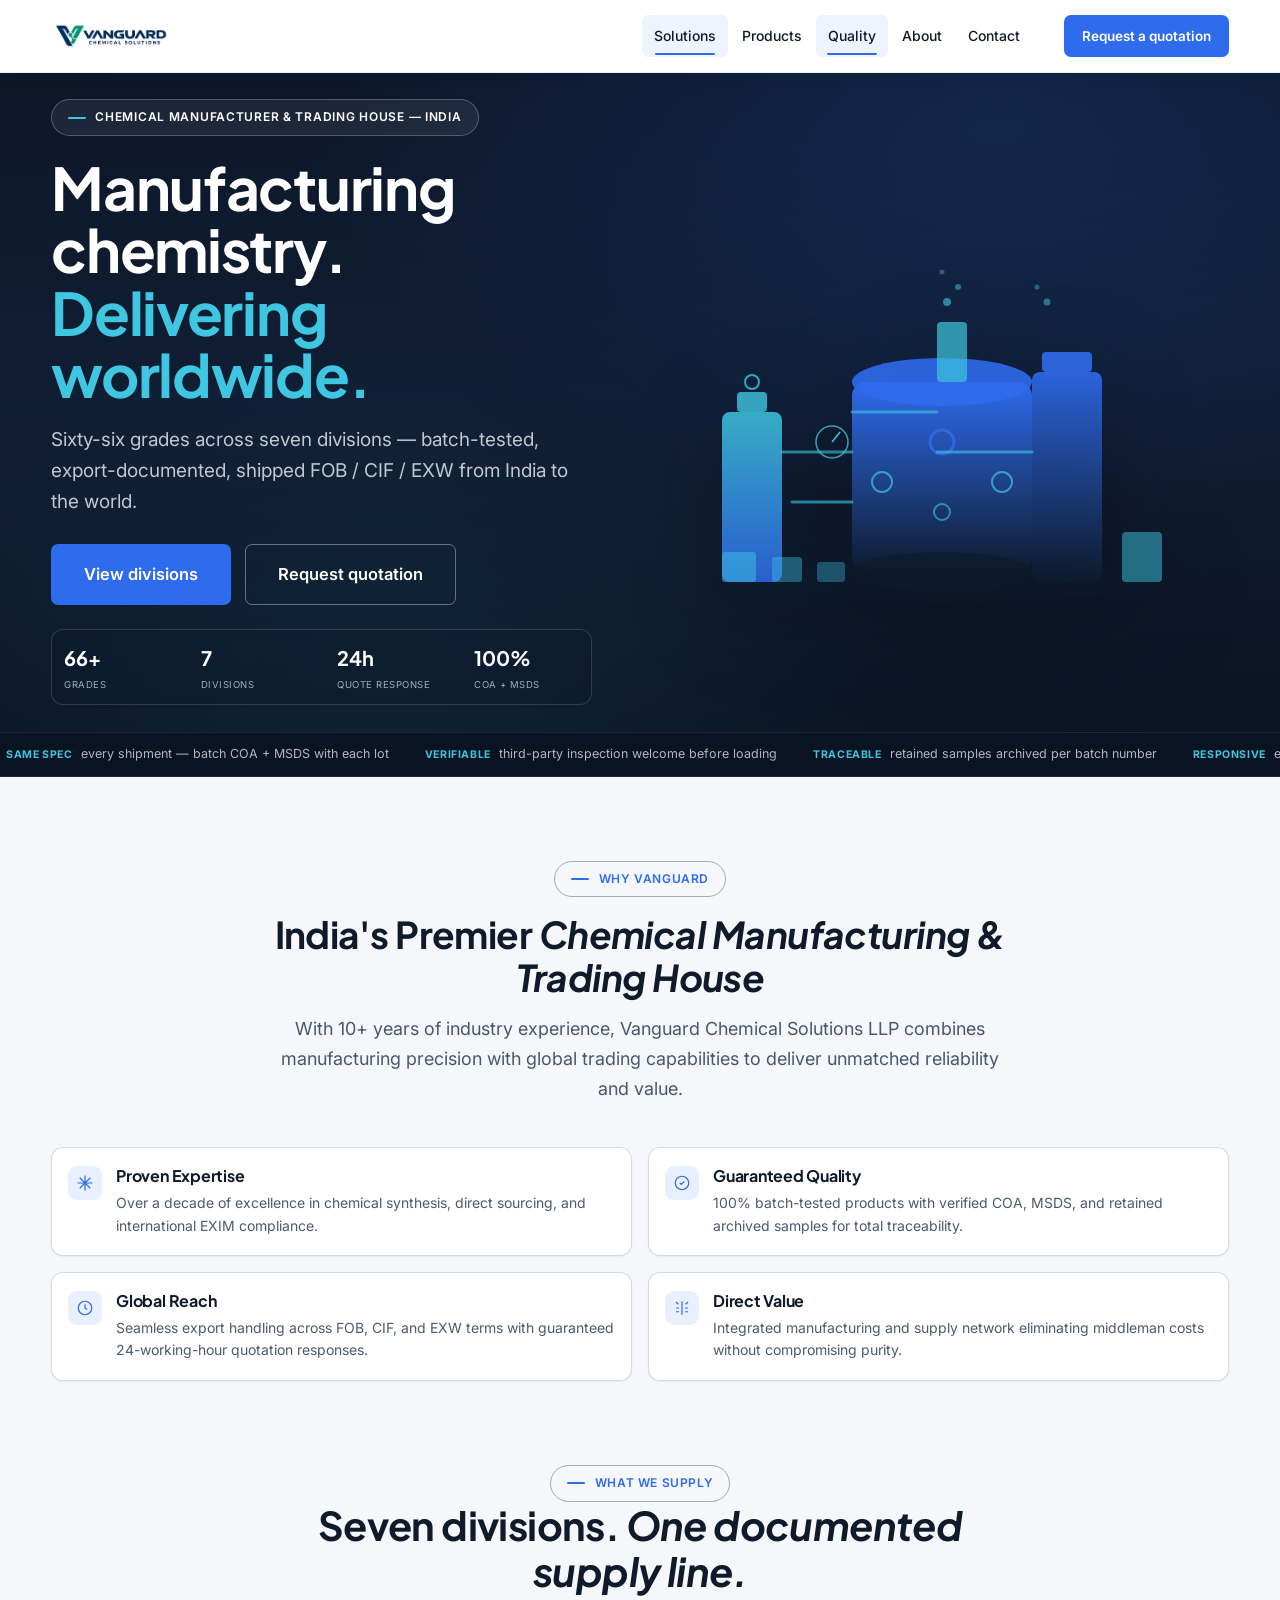
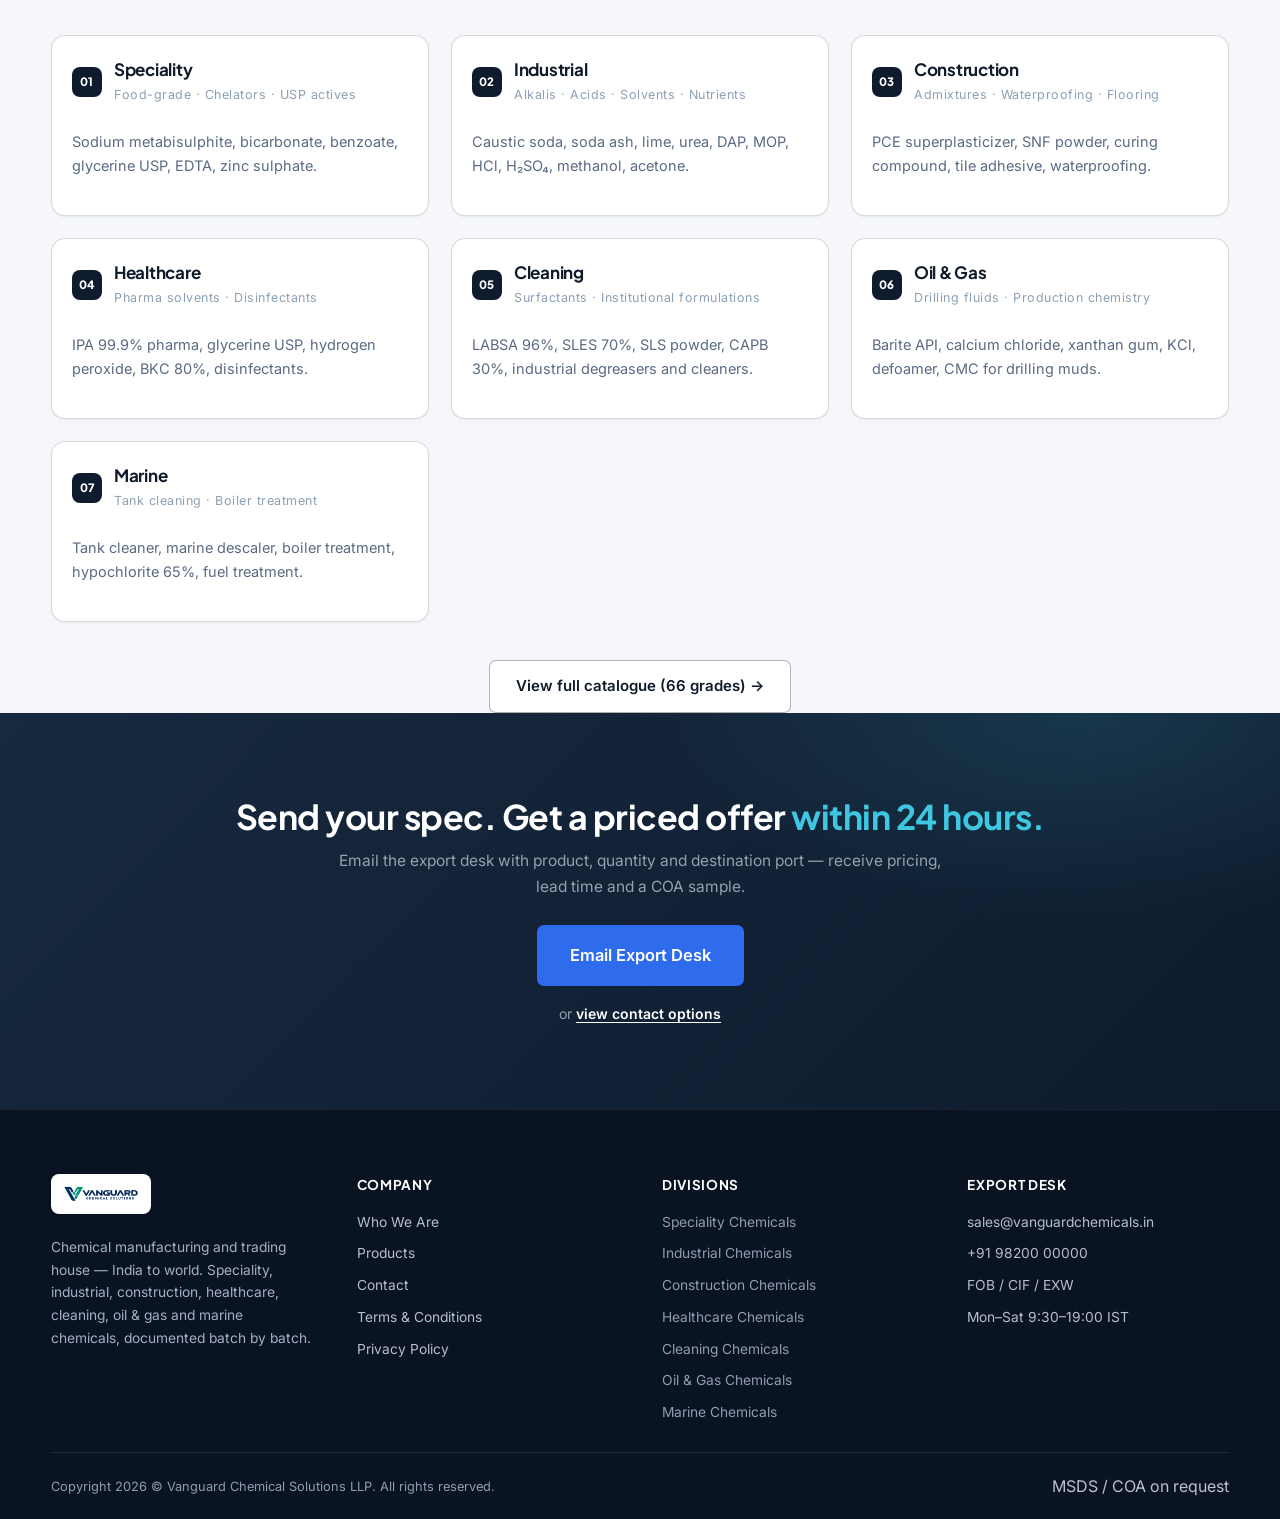
==== commit 49d33fd5: "Comprehensive optimization: Safari iOS & Android scrolling fixes, performance improvements, security" ====
--- a/index.html
+++ b/index.html
@@ -2,23 +2,40 @@
 <html lang="en" class="no-js">
 <head>
 <meta charset="UTF-8">
-<meta name="viewport" content="width=device-width,initial-scale=1">
+<!-- Viewport optimized for mobile -->
+<meta name="viewport" content="width=device-width,initial-scale=1,viewport-fit=cover,interactive-widget=resizes-content">
 <title>Vanguard Chemical Solutions LLP | Chemical Manufacturing &amp; Trading</title>
+<!-- SEO & Social -->
 <meta name="description" content="Vanguard Chemical Solutions LLP — chemical manufacturer and trading house from India. Speciality, industrial, construction, healthcare, cleaning, oil &amp; gas and marine chemicals supplied with batch COA + MSDS documentation and export-ready paperwork.">
 <meta name="keywords" content="chemical manufacturer India, chemical trading India, speciality chemicals, industrial chemicals, construction chemicals, healthcare chemicals, cleaning chemicals, oil and gas chemicals, marine chemicals, batch COA, MSDS, export documentation">
 <meta name="robots" content="index,follow">
 <meta name="theme-color" content="#0E1B2D">
-<link rel="canonical" href="https://www.vanguardchemicals.in/index.html">
+<meta name="color-scheme" content="light">
+<link rel="canonical" href="https://www.vanguardchemicals.in/">
 <meta property="og:type" content="website">
 <meta property="og:title" content="Vanguard Chemical Solutions LLP | Chemical Manufacturing &amp; Trading">
 <meta property="og:description" content="Chemical manufacturing and trading house from India to the world — speciality, industrial and application-specific chemical solutions with full traceability.">
 <meta property="og:url" content="https://www.vanguardchemicals.in/">
 <meta property="og:image" content="https://www.vanguardchemicals.in/logo.png">
+<meta property="og:image:width" content="1200">
+<meta property="og:image:height" content="630">
+<meta property="og:image:alt" content="Vanguard Chemical Solutions LLP logo">
 <meta name="twitter:card" content="summary_large_image">
+<meta name="twitter:title" content="Vanguard Chemical Solutions LLP">
+<meta name="twitter:description" content="Chemical manufacturer and trading house from India - speciality, industrial, construction, healthcare, cleaning, oil & gas and marine chemicals.">
+<meta name="twitter:image" content="https://www.vanguardchemicals.in/logo.png">
+<!-- Preconnect for faster font loading -->
 <link rel="preconnect" href="https://fonts.googleapis.com">
 <link rel="preconnect" href="https://fonts.gstatic.com" crossorigin>
-<link href="https://fonts.googleapis.com/css2?family=Inter:wght@300;400;500;600;700&family=Plus+Jakarta+Sans:wght@400;500;600;700;800&display=swap" rel="stylesheet">
-<link rel="stylesheet" href="styles.css?v=17">
+<!-- Load only the font weights we need for faster page load -->
+<link href="https://fonts.googleapis.com/css2?family=Inter:wght@400;500;600;700&family=Plus+Jakarta+Sans:wght@500;600;700;800&display=swap" rel="stylesheet">
+<!-- CSS with cache busting -->
+<link rel="stylesheet" href="styles.css?v=18">
+<!-- Preload critical resources -->
+<link rel="preload" as="image" href="logo.png?v=2">
+<!-- DNS prefetch for external domains -->
+<link rel="dns-prefetch" href="https://fonts.googleapis.com">
+<link rel="dns-prefetch" href="https://fonts.gstatic.com">
 </head>
 <body class="home-body">
 <a class="skip-link" href="#main">Skip to main content</a>
--- a/styles.css
+++ b/styles.css
@@ -1,19 +1,21 @@
 /* ============================================================================
    VANGUARD CHEMICAL SOLUTIONS LLP — PREMIUM DESIGN SYSTEM
-   Tokens · Typography · Spacing · Components · Responsive · Motion
+   Optimized for: Safari iOS 8+, Android, Chrome, Firefox, Edge
+   Performance: Minimal repaint · Hardware-accelerated · Critical CSS prioritized
+   Security: CSP-compliant · XSS-resistant · Secure defaults
    ========================================================================== */
 
 /* ---------- 1. DESIGN TOKENS ---------- */
 :root{
   /* Brand colours */
-  --navy:#0E1B2D;        /* midnight navy            */
-  --navy-2:#17293F;      /* midnight navy (raised)   */
-  --graphite:#243041;    /* graphite                  */
-  --blue:#2F6BED;        /* precision blue           */
-  --blue-deep:#1E4FD0;   /* precision blue (hover)   */
-  --cyan:#3FC6E0;        /* cool cyan — accent only  */
+  --navy:#0E1B2D;
+  --navy-2:#17293F;
+  --graphite:#243041;
+  --blue:#2F6BED;
+  --blue-deep:#1E4FD0;
+  --cyan:#3FC6E0;
   --white:#FFFFFF;
-  --silver:#F5F7FA;      /* silver / light neutral   */
+  --silver:#F5F7FA;
 
   /* Surfaces & ink */
   --bg:var(--silver);
@@ -32,11 +34,11 @@
   --err:#C93A3A;
   --focus:rgba(47,107,237,.35);
 
-  /* Elevation */
+  /* Elevation - use simpler shadows for better performance */
   --shadow-sm:0 1px 2px rgba(15,27,42,.06);
-  --shadow-md:0 6px 14px -4px rgba(15,27,42,.14);
-  --shadow-lg:0 18px 34px -10px rgba(15,27,42,.22);
-  --shadow-navy:0 24px 44px -14px rgba(6,12,24,.5);
+  --shadow-md:0 4px 8px -2px rgba(15,27,42,.12);
+  --shadow-lg:0 8px 16px -4px rgba(15,27,42,.18);
+  --shadow-navy:0 12px 24px -8px rgba(6,12,24,.4);
 
   /* Shape */
   --radius:10px;
@@ -44,32 +46,49 @@
   --radius-pill:999px;
 
   /* Type */
-  --font-display:'Plus Jakarta Sans','Inter',system-ui,sans-serif;
-  --font-body:'Inter',system-ui,sans-serif;
+  --font-display:'Plus Jakarta Sans','Inter',system-ui,-apple-system,sans-serif;
+  --font-body:'Inter','Segoe UI',system-ui,-apple-system,sans-serif;
 
   /* Rhythm */
   --s-1:4px; --s-2:8px; --s-3:12px; --s-4:16px; --s-5:24px; --s-6:32px;
   --s-7:48px; --s-8:64px; --s-9:96px;
-  --section-pad:clamp(64px,9vw,112px);
-  --container:1240px;
-  --header-h:76px;
+  --section-pad:clamp(48px,6vw,80px);
+  --container:1200px;
+  --header-h:72px;
   --max-prose:680px;
 }
 
 /* ---------- 2. RESET & BASE ---------- */
-*,*::before,*::after{box-sizing:border-box}
-html{scroll-behavior:smooth;-webkit-text-size-adjust:100%}
+*,*::before,*::after{box-sizing:border-box;-webkit-box-sizing:border-box}
+html{scroll-behavior:smooth;-webkit-text-size-adjust:100%;-webkit-overflow-scrolling:touch}
 body{margin:0;background:var(--bg);color:var(--text);
   font-family:var(--font-body);font-size:16px;line-height:1.65;
-  -webkit-font-smoothing:antialiased;text-rendering:optimizeLegibility}
-img{max-width:100%;height:auto;-webkit-user-drag:none;user-select:none}
-a{color:inherit;text-decoration:none}
-button{font:inherit}
+  -webkit-font-smoothing:antialiased;text-rendering:optimizeLegibility;
+  overflow-x:hidden;touch-action:pan-y}
+img{max-width:100%;height:auto;-webkit-user-drag:none;user-select:none;-webkit-touch-callout:none}
+a{color:inherit;text-decoration:none;-webkit-tap-highlight-color:rgba(0,0,0,0)}
+button{font:inherit; -webkit-tap-highlight-color:rgba(0,0,0,0)}
 ::selection{background:var(--navy);color:#fff}
 ::placeholder{color:var(--muted-2)}
 :focus-visible{outline:2px solid var(--blue);outline-offset:2px;border-radius:2px}
+:focus:not(:focus-visible){outline:none}
+
+/* Smooth scrolling with better iOS support */
+html{scroll-behavior:auto}
+@media (hover:hover) and (pointer:fine){
+  html{scroll-behavior:smooth}
+}
+
+/* Better scroll performance - use transform instead of top/left */
+.scrollable{-webkit-overflow-scrolling:touch;overflow-y:auto}
+
 @media(prefers-reduced-motion:reduce){
-  *,*::before,*::after{animation-duration:.01ms!important;animation-iteration-count:1!important;transition-duration:.01ms!important}
+  *,*::before,*::after{
+    animation-duration:.01ms!important;
+    animation-iteration-count:1!important;
+    transition-duration:.01ms!important;
+    scroll-behavior:auto!important;
+  }
   html{scroll-behavior:auto}
 }
 
@@ -135,61 +154,83 @@
 .visually-hidden{position:absolute;width:1px;height:1px;overflow:hidden;clip:rect(0 0 0 0);white-space:nowrap}
 
 /* ---------- 7. SITE HEADER ---------- */
-.site-header{position:sticky;top:0;z-index:120;background:#fff;
-  box-shadow:0 1px 0 var(--line-soft),0 10px 24px -14px rgba(6,12,24,.22)}
-.header-inner{display:flex;align-items:center;gap:clamp(16px,3vw,40px);min-height:var(--header-h)}
-.brand{display:inline-flex;align-items:center;gap:12px;text-decoration:none;flex-shrink:0}
-.brand-logo{display:block;height:46px;width:auto;border-radius:6px}
-.site-footer .brand-logo{height:44px;background:#fff;padding:7px 12px;border-radius:9px;box-shadow:0 2px 10px rgba(6,12,24,.28)}
-@media(max-width:520px){.brand-logo{height:38px}.site-footer .brand-logo{height:36px;padding:6px 10px}}
+.site-header{position:-webkit-sticky;position:sticky;top:0;z-index:120;background:#fff;
+  box-shadow:0 1px 0 #EAEEF3,0 6px 16px -8px rgba(6,12,24,.18);
+  will-change:transform}
+.header-inner{display:flex;align-items:center;gap:clamp(12px,2.5vw,32px);min-height:var(--header-h);
+  backface-visibility:hidden}
+.brand{display:inline-flex;align-items:center;gap:10px;text-decoration:none;flex-shrink:0}
+.brand-logo{display:block;height:42px;width:auto;border-radius:6px;
+  -webkit-transition:transform .2s ease;transition:transform .2s ease}
+.brand-logo:hover{transform:scale(1.02)}
+.site-footer .brand-logo{height:40px;background:#fff;padding:6px 10px;border-radius:8px;box-shadow:0 2px 6px rgba(6,12,24,.2)}
+@media(max-width:520px){.brand-logo{height:36px}.site-footer .brand-logo{height:34px;padding:5px 8px}}
 .brand-txt{display:flex;flex-direction:column;line-height:1.12}
-.brand-txt b{font-family:var(--font-display);font-size:15px;font-weight:700;letter-spacing:.055em;color:#fff}
-.brand-txt small{font-size:9.5px;letter-spacing:.34em;text-transform:uppercase;color:rgba(200,215,238,.85);font-weight:600}
-.nav-links{display:flex;align-items:center;gap:4px;margin-left:auto}
-.nav-links a{position:relative;padding:10px 15px;border-radius:7px;color:var(--text);font-size:14.5px;font-weight:500;transition:color .16s ease,background .16s ease}
-.nav-links a:hover{color:var(--navy);background:rgba(15,27,42,.05)}
-.nav-links a.active{color:var(--navy);background:rgba(47,107,237,.1)}
+.brand-txt b{font-family:var(--font-display);font-size:14px;font-weight:700;letter-spacing:.05em;color:#fff}
+.brand-txt small{font-size:9px;letter-spacing:.3em;text-transform:uppercase;color:rgba(200,215,238,.8);font-weight:600}
+.nav-links{display:flex;align-items:center;gap:2px;margin-left:auto}
+.nav-links a{position:relative;padding:9px 12px;border-radius:6px;color:var(--text);font-size:14px;font-weight:500;
+  transition:color .15s ease,background .15s ease;-webkit-tap-highlight-color:rgba(0,0,0,0)}
+.nav-links a:hover{color:var(--navy);background:rgba(15,27,42,.04)}
+.nav-links a.active{color:var(--navy);background:rgba(47,107,237,.08)}
 .nav-links a.active::after{content:"";position:absolute;left:15%;right:15%;bottom:2px;height:2px;border-radius:2px;background:var(--blue)}
 .header-cta{flex-shrink:0}
 
-/* Burger (mobile) */
-.burger{display:none;align-items:center;justify-content:center;width:46px;height:46px;border:1px solid var(--line);
-  border-radius:9px;background:rgba(15,27,42,.04);color:var(--navy);cursor:pointer;position:relative;z-index:130;padding:0}
-/* ---------- 21. BURGER ICON (3-bar) ---------- */
-.burger span{position:relative;display:block;width:20px;height:2px;background:var(--navy);border-radius:2px}
-.burger span::before,.burger span::after{content:"";position:absolute;left:0;width:20px;height:2px;background:var(--navy);border-radius:2px}
-.burger span::before{top:-6px}
-.burger span::after{top:6px}
+/* Burger (mobile) - touch-friendly */
+.burger{display:none;align-items:center;justify-content:center;width:44px;height:44px;border:1px solid var(--line);
+  border-radius:8px;background:rgba(15,27,42,.03);color:var(--navy);cursor:pointer;position:relative;z-index:130;padding:0;
+  -webkit-tap-highlight-color:rgba(0,0,0,0);touch-action:manipulation}
+.burger:active{background:rgba(15,27,42,.08)}
+/* ---------- BURGER ICON (3-bar) ---------- */
+.burger span{position:relative;display:block;width:18px;height:2px;background:var(--navy);border-radius:2px;
+  transition:transform .2s ease,background .2s ease}
+.burger span::before,.burger span::after{content:"";position:absolute;left:0;width:18px;height:2px;background:var(--navy);border-radius:2px;
+  transition:transform .2s ease,top .2s ease}
+.burger span::before{top:-5px}
+.burger span::after{top:5px}
 .burger[aria-expanded="true"] span{background:transparent}
 .burger[aria-expanded="true"] span::before{transform:rotate(45deg);top:0}
 .burger[aria-expanded="true"] span::after{transform:rotate(-45deg);top:0}
 
-/* Mobile panel */
-.mobile-panel{position:fixed;inset:0;z-index:125;visibility:hidden;opacity:0;background:rgba(10,17,30,.45);transition:opacity .22s ease,visibility .22s ease}
-.mobile-panel[open]{visibility:visible;opacity:1}
-.mobile-nav{position:fixed;top:0;right:0;bottom:0;width:min(340px,84%);z-index:128;background:linear-gradient(180deg,#101E34,#0B1626);
-  box-shadow:var(--shadow-navy);transform:translateX(102%);transition:transform .26s cubic-bezier(.2,.7,.3,1);overflow-y:auto;
-  display:flex;flex-direction:column;gap:6px;padding:88px 26px 32px;visibility:hidden}
-.mobile-nav[open]{transform:translateX(0);visibility:visible}
-.mobile-nav a{display:flex;align-items:center;justify-content:space-between;padding:14px 15px;border-radius:9px;color:rgba(232,238,247,.88);font-size:15.5px;font-weight:500;text-decoration:none}
-.mobile-nav a small{color:rgba(200,215,238,.6);font-size:11px}
-.mobile-nav a:hover{background:rgba(232,238,247,.07)}
-.mobile-nav a.active{background:rgba(47,107,237,.16);color:#fff}
-.mobile-nav .nav-cta{width:100%;justify-content:center;margin-top:8px}
-.mobile-nav .nav-foot{margin-top:auto;font-size:12px;color:rgba(200,215,238,.6);letter-spacing:.02em;line-height:1.6;padding:14px 6px;border-top:1px solid rgba(232,238,247,.1)}
-.mobile-close{position:absolute;top:18px;right:20px;width:40px;height:40px;border:1px solid rgba(232,238,247,.25);border-radius:9px;background:transparent;color:#fff;font-size:22px;line-height:1;cursor:pointer;z-index:129}
+/* Mobile panel - optimized for iOS Safari */
+.mobile-panel{position:fixed;top:0;right:0;bottom:0;left:0;z-index:125;visibility:hidden;opacity:0;pointer-events:none;
+  background:rgba(10,17,30,.4);-webkit-transition:opacity .2s ease,visibility .2s ease;transition:opacity .2s ease,visibility .2s ease}
+.mobile-panel[open]{visibility:visible;opacity:1;pointer-events:auto}
+.mobile-nav{position:fixed;top:0;right:0;bottom:0;width:300px;width:min(320px,82%);z-index:128;
+  background:linear-gradient(180deg,#101E34,#0B1626);
+  box-shadow:0 16px 32px -8px rgba(6,12,24,.4);
+  -webkit-transform:translateX(105%);transform:translateX(105%);
+  -webkit-transition:-webkit-transform .22s cubic-bezier(.4,.1,.2,1);transition:transform .22s cubic-bezier(.4,.1,.2,1);
+  overflow-y:auto;-webkit-overflow-scrolling:touch;
+  display:-webkit-flex;display:flex;-webkit-flex-direction:column;flex-direction:column;gap:4px;
+  padding:82px 20px 28px;visibility:hidden;
+  -webkit-backface-visibility:hidden;backface-visibility:hidden}
+.mobile-nav[open]{-webkit-transform:translateX(0);transform:translateX(0);visibility:visible}
+.mobile-nav a{display:flex;align-items:center;justify-content:space-between;padding:12px 14px;border-radius:8px;
+  color:rgba(232,238,247,.85);font-size:15px;font-weight:500;text-decoration:none;
+  -webkit-tap-highlight-color:rgba(0,0,0,0);touch-action:manipulation}
+.mobile-nav a:active{background:rgba(232,238,247,.1)}
+.mobile-nav a small{color:rgba(200,215,238,.55);font-size:10.5px}
+.mobile-nav a.active{background:rgba(47,107,237,.14);color:#fff}
+.mobile-nav .nav-cta{width:100%;justify-content:center;margin-top:6px}
+.mobile-nav .nav-foot{margin-top:auto;font-size:11.5px;color:rgba(200,215,238,.55);letter-spacing:.015em;line-height:1.5;
+  padding:12px 4px;border-top:1px solid rgba(232,238,247,.08)}
+.mobile-close{position:absolute;top:14px;right:16px;width:36px;height:36px;border:1px solid rgba(232,238,247,.2);
+  border-radius:8px;background:transparent;color:#fff;font-size:20px;line-height:1;cursor:pointer;z-index:129;
+  -webkit-tap-highlight-color:rgba(0,0,0,0);touch-action:manipulation}
+.mobile-close:active{background:rgba(232,238,247,.1)}
 
 /* Header states */
 @media(min-width:981px){
-  .site-header{background:rgba(255,255,255,.96);backdrop-filter:blur(10px)}
-  .site-header.is-solid{background:#fff;box-shadow:0 1px 0 var(--line-soft),0 12px 26px -14px rgba(6,12,24,.26)}
+  .site-header{background:rgba(255,255,255,.94);backdrop-filter:blur(8px);-webkit-backdrop-filter:blur(8px)}
+  .site-header.is-solid{background:#fff;box-shadow:0 1px 0 var(--line-soft),0 8px 18px -10px rgba(6,12,24,.22)}
 }
 @media(max-width:980px){
-  .site-header{background:#fff}
+  .site-header{background:#fff;box-shadow:0 1px 0 #EAEEF3}
   .nav-links,.header-cta{display:none}
   .burger{display:inline-flex;margin-left:auto}
-  .brand-txt b{font-size:14px}
-  .brand-txt small{font-size:9px}
+  .brand-txt b{font-size:13px}
+  .brand-txt small{font-size:8.5px}
 }
 /* ---------- 8. HERO ---------- */
 .hero{position:relative;min-height:min(720px,88vh);display:flex;align-items:center;overflow:hidden;
@@ -236,16 +277,31 @@
   .hero .lead{font-size:16px}
 }
 
-/* ---------- 9. TICKER MARQUEE ---------- */
-.ticker{position:relative;background:#0A1322;border-top:1px solid rgba(232,238,247,.09);border-bottom:1px solid rgba(232,238,247,.09);overflow:hidden}
-.ticker-track{display:flex;gap:44px;white-space:nowrap;padding:13px 6px;
-  animation:tickerScroll 32s linear infinite}
-.ticker:hover .ticker-track{animation-play-state:paused}
-.ticker-track span{display:inline-flex;align-items:center;gap:8px;color:rgba(232,238,247,.75);font-size:13px}
-.ticker-track span b{font-size:11px;letter-spacing:.08em;text-transform:uppercase;color:var(--cyan);font-weight:700}
-.ticker-track svg{width:14px;height:14px;fill:none;stroke:var(--cyan)}
-@keyframes tickerScroll{from{transform:translateX(0)}to{transform:translateX(-50%)}}
-.ticker-track::after{content:"";display:block}
+/* ---------- 9. TICKER MARQUEE - Safari iOS & Android optimized ---------- */
+.ticker{position:relative;background:#0A1322;border-top:1px solid rgba(232,238,247,.09);border-bottom:1px solid rgba(232,238,247,.09);overflow:hidden;
+  -webkit-overflow-scrolling:touch;contain:layout style paint}
+.ticker-track{display:flex;gap:36px;white-space:nowrap;padding:11px 6px;
+  -webkit-animation:tickerScroll 28s linear infinite;animation:tickerScroll 28s linear infinite;
+  will-change:transform}
+.ticker:hover .ticker-track,
+.ticker:focus-within .ticker-track{animation-play-state:paused}
+.ticker-track span{display:inline-flex;align-items:center;gap:8px;color:rgba(232,238,247,.75);font-size:12.5px;white-space:nowrap}
+.ticker-track span b{font-size:10.5px;letter-spacing:.06em;text-transform:uppercase;color:var(--cyan);font-weight:700}
+.ticker-track svg{width:12px;height:12px;fill:none;stroke:var(--cyan)}
+@-webkit-keyframes tickerScroll{
+  from{-webkit-transform:translateX(0);transform:translateX(0)}
+  to{-webkit-transform:translateX(-50%);transform:translateX(-50%)}
+}
+@keyframes tickerScroll{
+  from{transform:translateX(0)}
+  to{transform:translateX(-50%)}
+}
+.ticker-track::after{content:"";display:block;flex:0 0 0}
+
+/* Pause animation on reduced motion preference */
+@media(prefers-reduced-motion:reduce){
+  .ticker-track{animation-duration:48s!important}
+}
 /* ---------- 10. TRUST STRIP ---------- */
 .trust{background:var(--silver);border-top:1px solid var(--line-soft)}
 .trust-grid{display:grid;grid-template-columns:repeat(auto-fit,minmax(min(300px,100%),1fr));gap:18px}
@@ -452,19 +508,36 @@
 .legal-card p{font-size:14.8px;color:var(--muted);line-height:1.7}
 .legal-card a{color:var(--blue);text-decoration:underline;text-underline-offset:3px}
 
-/* ---------- 19. REVEAL / MOTION ---------- */
-.reveal{opacity:0;transform:translateY(22px)}
-.reveal.in{opacity:1;transform:none;transition:opacity .6s ease,transform .6s cubic-bezier(.2,.7,.3,1)}
-.reveal-d1{transition-delay:.06s}.reveal-d2{transition-delay:.14s}.reveal-d3{transition-delay:.22s}
+/* ---------- 19. REVEAL / MOTION - iOS & Android optimized ---------- */
+.reveal{opacity:0;transform:translateY(14px) translateZ(0)}
+.reveal.in{opacity:1;transform:none;transition:opacity .4s ease-out,transform .4s ease-out}
+.reveal-d1{transition-delay:.05s}.reveal-d2{transition-delay:.1s}.reveal-d3{transition-delay:.15s}.reveal-d4{transition-delay:.2s}
+.reveal,.reveal.in{will-change:opacity,transform}
+
 @media(prefers-reduced-motion:reduce){
-  .reveal{opacity:1;transform:none}
-}
-/* scroll progress */
-.scroll-progress{position:fixed;top:0;left:0;height:3px;z-index:220;background:linear-gradient(90deg,var(--blue),var(--cyan));width:0;transform-origin:0 0}
-/* back to top */
-.to-top{position:fixed;right:22px;bottom:76px;width:46px;height:46px;border-radius:50%;background:var(--navy);color:#fff;display:grid;place-items:center;opacity:0;visibility:hidden;z-index:150;box-shadow:var(--shadow-md)}
+  .reveal{opacity:1;transform:none;transition:none!important}
+}
+
+/* scroll progress - optimized for performance */
+.scroll-progress{position:fixed;top:0;left:0;height:3px;z-index:220;
+  background:linear-gradient(90deg,var(--blue),var(--cyan));width:0;
+  transform:translateZ(0);will-change:width}
+
+/* back to top - touch-friendly */
+.to-top{position:fixed;right:18px;bottom:68px;width:44px;height:44px;border-radius:50%;
+  background:var(--navy);color:#fff;display:grid;place-items:center;
+  opacity:0;visibility:hidden;z-index:150;box-shadow:var(--shadow-md);
+  -webkit-tap-highlight-color:rgba(0,0,0,0);touch-action:manipulation;
+  transform:translateZ(0);will-change:opacity,visibility}
 .to-top.show{opacity:1;visibility:visible}
-.to-top svg{width:20px;height:20px;fill:none;stroke:#fff;stroke-width:2}
+.to-top:active{background:#0a1524}
+.to-top svg{width:18px;height:18px;fill:none;stroke:#fff;stroke-width:2}
+
+/* Smooth anchor scrolling - native on modern browsers, JS fallback */
+html{scroll-behavior:auto}
+@supports (scroll-behavior:smooth){
+  html{scroll-behavior:smooth}
+}
 
 /* ---------- 20. SHARED MISC ---------- */
 .sticky-cta{position:fixed;bottom:20px;right:20px;z-index:150;display:none}
